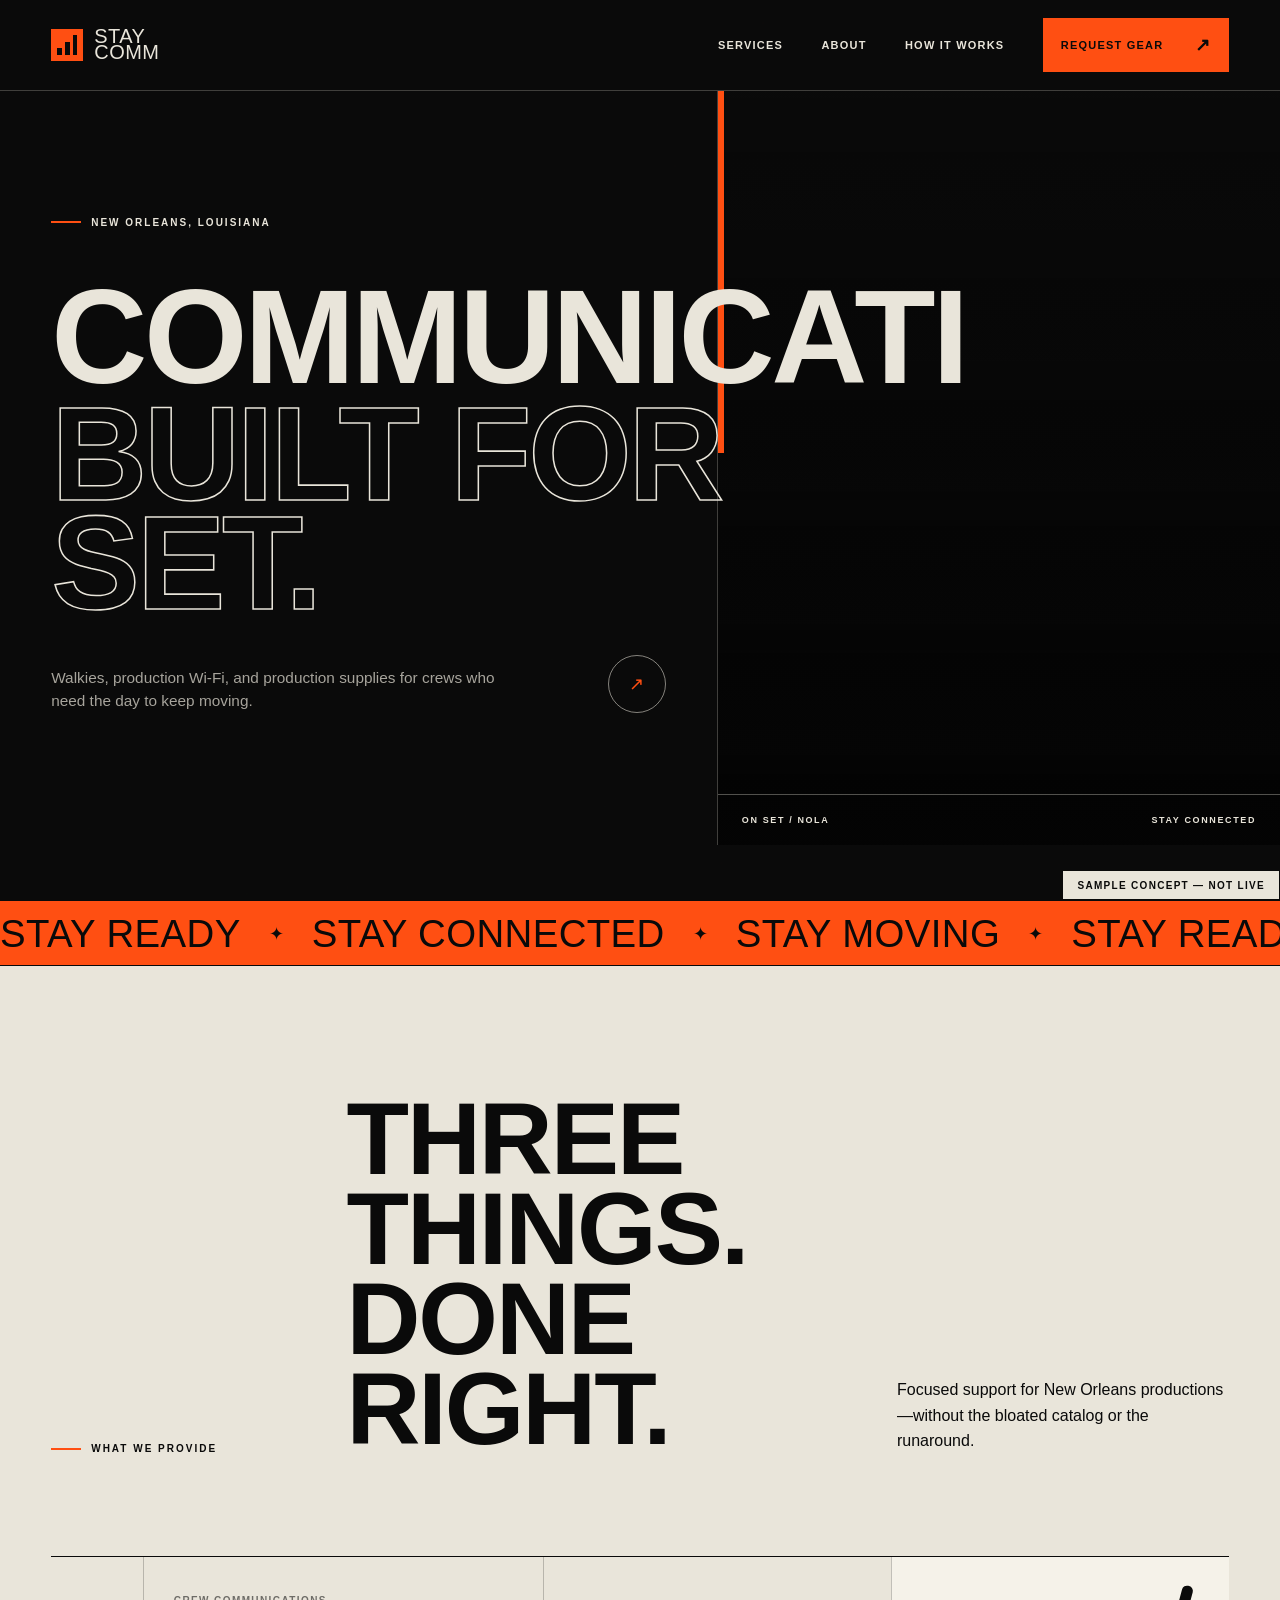
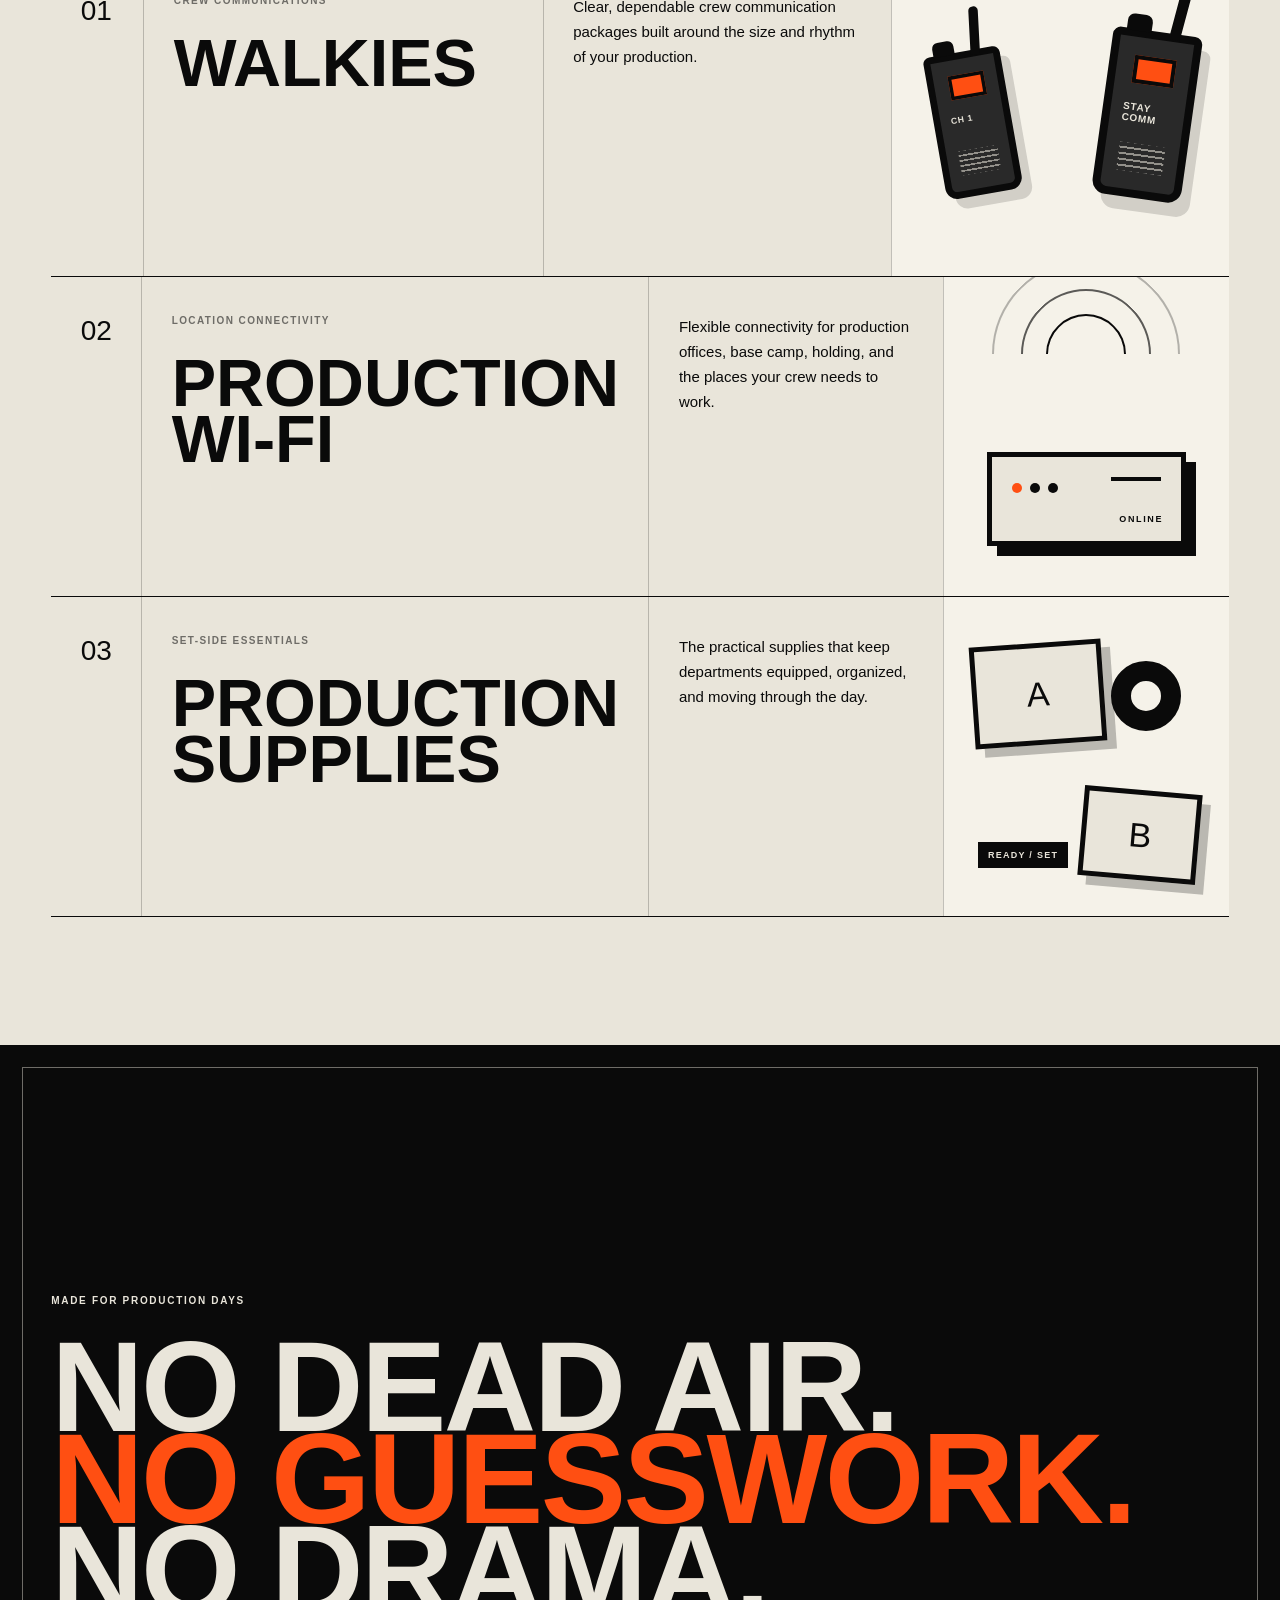
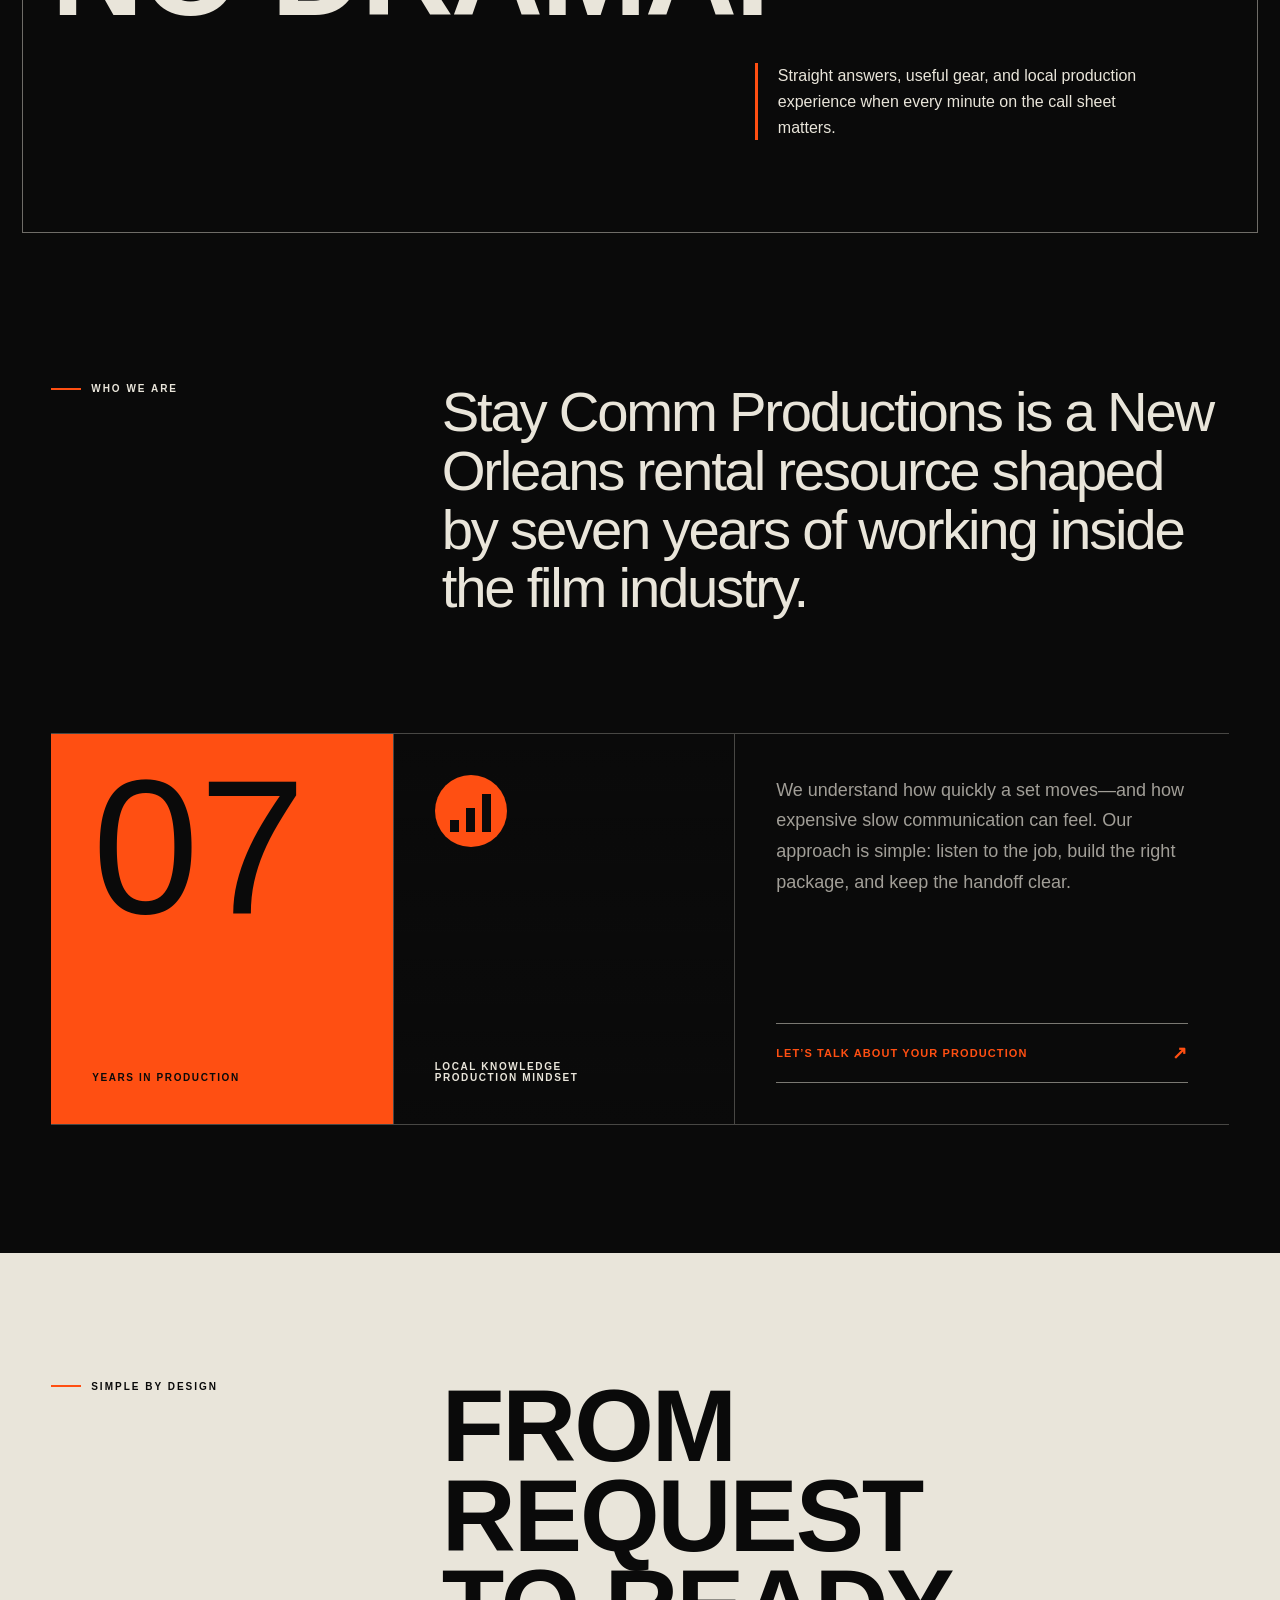
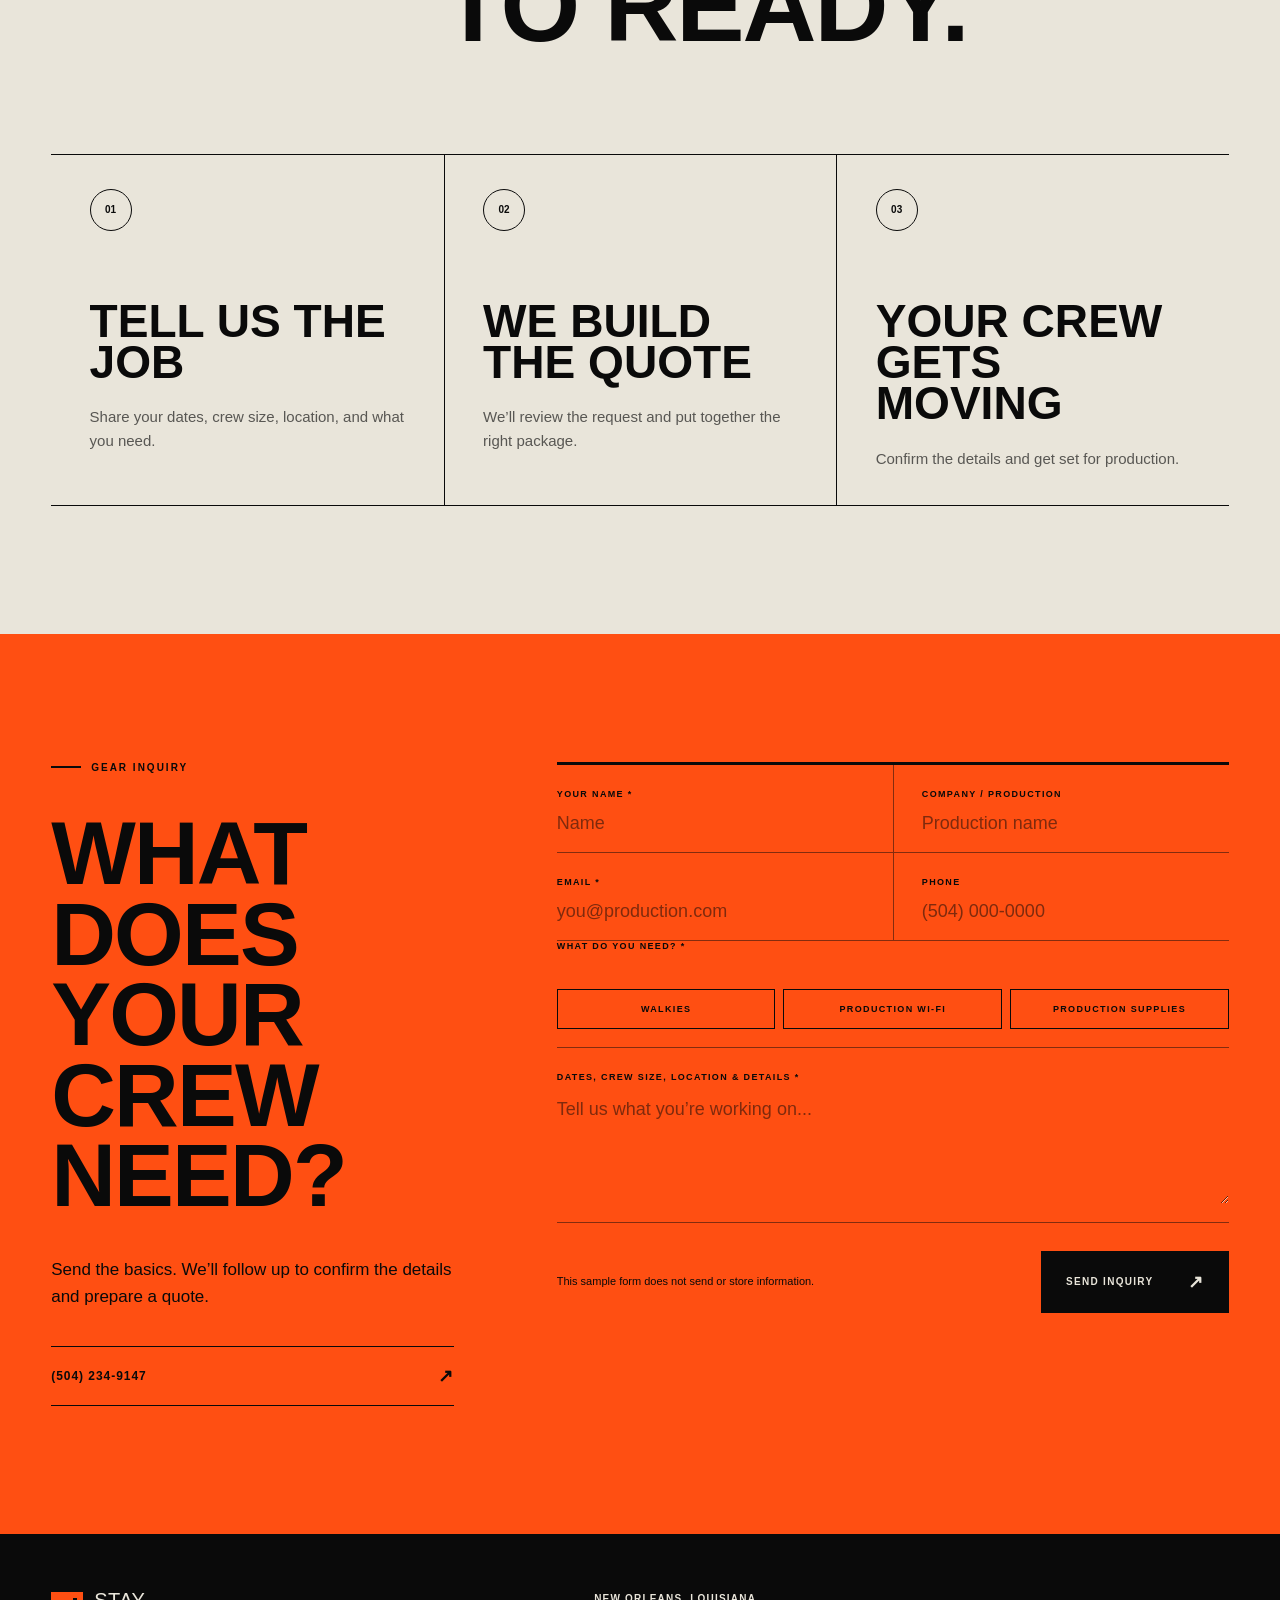
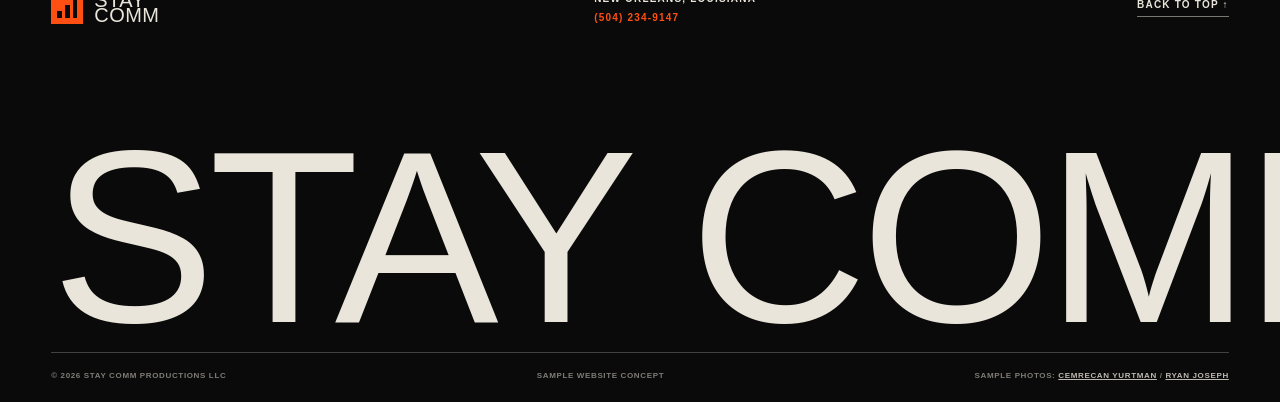
==== index.html @ 719daa0c "Publish client review build" ====
<!DOCTYPE html><html lang="en"><head><meta charSet="utf-8"/><meta name="viewport" content="width=device-width, initial-scale=1"/><link rel="stylesheet" href="./styles.css"/><title>Stay Comm Productions | New Orleans Production Rentals</title><meta name="description" content="Walkies, production Wi-Fi, and production supplies for New Orleans film crews."/><meta property="og:title" content="Stay Comm Productions"/><meta property="og:description" content="Communication built for set."/><meta property="og:type" content="website"/><meta property="og:image" content="https://tamir-ichikawa.github.io/stay-comm-review/og.png"/><meta name="twitter:card" content="summary_large_image"/><meta name="twitter:title" content="Stay Comm Productions"/><meta name="twitter:description" content="Communication built for set."/><meta name="twitter:image" content="https://tamir-ichikawa.github.io/stay-comm-review/og.png"/><link rel="shortcut icon" href="./favicon.svg"/><link rel="icon" href="./favicon.svg"/>
<meta name="robots" content="noindex,nofollow"/></head><body><main><div class="sample-flag">Sample concept — not live</div><section class="hero" id="top"><header class="site-header"><a class="brand" href="#top" aria-label="Stay Comm Productions home"><span class="brand-mark"><i></i><i></i><i></i></span><span>STAY<br/>COMM</span></a><button class="menu-button" type="button" aria-label="Toggle navigation" aria-expanded="false"><span></span><span></span></button><nav class="main-nav" aria-label="Main navigation"><a href="#services">Services</a><a href="#about">About</a><a href="#process">How it works</a><a class="nav-cta" href="#inquiry">Request gear <span aria-hidden="true">↗</span></a></nav></header><div class="hero-grid"><div class="hero-copy"><p class="eyebrow"><span></span> New Orleans, Louisiana</p><h1><span class="hero-line"><span>Communication.</span></span><span class="hero-line outline"><span>Built for set.</span></span></h1><div class="hero-bottom"><p>Walkies, production Wi-Fi, and production supplies for crews who need the day to keep moving.</p><a class="round-link" href="#inquiry" aria-label="Start a gear request"><span aria-hidden="true">↗</span></a></div></div><figure class="hero-image-wrap"><div class="hero-image" role="img" aria-label="Professional cameras on a film set"></div><figcaption><span>ON SET / NOLA</span><span>STAY CONNECTED</span></figcaption></figure></div><div class="hero-index" aria-label="Service summary"><span>01 Walkies</span><span>02 Wi-Fi</span><span>03 Supplies</span></div></section><div class="ticker" aria-hidden="true"><div><span>STAY READY</span><i>✦</i><span>STAY CONNECTED</span><i>✦</i><span>STAY MOVING</span><i>✦</i><span>STAY READY</span><i>✦</i><span>STAY CONNECTED</span><i>✦</i><span>STAY MOVING</span><i>✦</i></div></div><section class="services section-pad" id="services"><div class="section-intro"><p class="eyebrow dark"><span></span> What we provide</p><h2>Three things.<br/>Done right.</h2><p class="intro-copy">Focused support for New Orleans productions—without the bloated catalog or the runaround.</p></div><div class="service-list"><article class="service-row"><div class="service-number">01</div><div class="service-heading"><p>Crew communications</p><h3>Walkies</h3></div><p class="service-copy">Clear, dependable crew communication packages built around the size and rhythm of your production.</p><div class="service-art art-walkies"><div class="walkie-stage" aria-hidden="true"><span class="walkie walkie-back"><i></i><b>CH 1</b><em></em></span><span class="walkie walkie-front"><i></i><b>STAY<br/>COMM</b><em></em></span></div></div></article><article class="service-row"><div class="service-number">02</div><div class="service-heading"><p>Location connectivity</p><h3>Production Wi-Fi</h3></div><p class="service-copy">Flexible connectivity for production offices, base camp, holding, and the places your crew needs to work.</p><div class="service-art art-wifi"><div class="wifi-stage" aria-hidden="true"><span class="signal signal-one"></span><span class="signal signal-two"></span><span class="signal signal-three"></span><span class="router"><i></i><b>ONLINE</b><em></em></span></div></div></article><article class="service-row"><div class="service-number">03</div><div class="service-heading"><p>Set-side essentials</p><h3>Production Supplies</h3></div><p class="service-copy">The practical supplies that keep departments equipped, organized, and moving through the day.</p><div class="service-art art-supplies"><div class="supply-stage" aria-hidden="true"><span class="case case-one">A</span><span class="case case-two">B</span><span class="tape-roll"></span><span class="supply-label">READY / SET</span></div></div></article></div></section><section class="statement" aria-label="Our approach"><div class="statement-photo" role="img" aria-label="Film crew gathered around a camera on set"></div><div class="statement-shade"></div><p class="statement-label">Made for production days</p><h2>No dead air.<br/><span>No guesswork.</span><br/>No drama.</h2><p class="statement-copy">Straight answers, useful gear, and local production experience when every minute on the call sheet matters.</p></section><section class="about section-pad" id="about"><div class="about-top"><p class="eyebrow light"><span></span> Who we are</p><p class="about-lead">Stay Comm Productions is a New Orleans rental resource shaped by seven years of working inside the film industry.</p></div><div class="about-grid"><div class="about-card card-orange"><span>07</span><p>Years in production</p></div><div class="about-card card-photo"><div class="signal-badge"><i></i><i></i><i></i></div><p>LOCAL KNOWLEDGE<br/>PRODUCTION MINDSET</p></div><div class="about-copy"><p>We understand how quickly a set moves—and how expensive slow communication can feel. Our approach is simple: listen to the job, build the right package, and keep the handoff clear.</p><a href="#inquiry">Let’s talk about your production <span aria-hidden="true">↗</span></a></div></div></section><section class="process section-pad" id="process"><div class="process-head"><p class="eyebrow dark"><span></span> Simple by design</p><h2><span class="heading-line">From request</span><span class="heading-line">to ready.</span></h2></div><div class="steps"><article class="step"><span>01</span><h3>Tell us the job</h3><p>Share your dates, crew size, location, and what you need.</p></article><article class="step"><span>02</span><h3>We build the quote</h3><p>We’ll review the request and put together the right package.</p></article><article class="step"><span>03</span><h3>Your crew gets moving</h3><p>Confirm the details and get set for production.</p></article></div></section><section class="inquiry section-pad" id="inquiry"><div class="inquiry-heading"><p class="eyebrow light"><span></span> Gear inquiry</p><h2><span class="heading-line">What does</span><span class="heading-line">your crew</span><span class="heading-line">need?</span></h2><p>Send the basics. We’ll follow up to confirm the details and prepare a quote.</p><a href="tel:+15042349147">(504) 234-9147<!-- --> <span aria-hidden="true">↗</span></a></div><form class="inquiry-form"><div class="field-pair"><label><span>Your name *</span><input type="text" autoComplete="name" required="" placeholder="Name" name="name"/></label><label><span>Company / production</span><input type="text" autoComplete="organization" placeholder="Production name" name="company"/></label></div><div class="field-pair"><label><span>Email *</span><input type="email" autoComplete="email" required="" placeholder="you@production.com" name="email"/></label><label><span>Phone</span><input type="tel" autoComplete="tel" placeholder="(504) 000-0000" name="phone"/></label></div><fieldset><legend>What do you need? *</legend><div class="check-grid"><label><input type="checkbox" name="gear" value="walkies"/><span>Walkies</span></label><label><input type="checkbox" name="gear" value="wifi"/><span>Production Wi-Fi</span></label><label><input type="checkbox" name="gear" value="supplies"/><span>Production supplies</span></label></div></fieldset><label class="message-field"><span>Dates, crew size, location &amp; details *</span><textarea name="details" rows="4" required="" placeholder="Tell us what you’re working on..."></textarea></label><div class="submit-row"><p>This sample form does not send or store information.</p><button type="submit">Send inquiry <span aria-hidden="true">↗</span></button></div><p class="form-status" aria-live="polite"></p></form></section><footer class="site-footer"><div class="footer-top"><a class="brand footer-brand" href="#top"><span class="brand-mark"><i></i><i></i><i></i></span><span>STAY<br/>COMM</span></a><div><p>New Orleans, Louisiana</p><a href="tel:+15042349147">(504) 234-9147</a></div><a class="back-top" href="#top">Back to top ↑</a></div><p class="monumental">STAY COMM</p><div class="footer-bottom"><span>© <!-- -->2026<!-- --> Stay Comm Productions LLC</span><span>Sample website concept</span><span>Sample photos: <a href="https://unsplash.com/photos/professional-video-cameras-and-crew-working-on-a-studio-set-w9cXyqluI8g" target="_blank" rel="noreferrer">Cemrecan Yurtman</a> / <a href="https://unsplash.com/photos/film-crew-working-on-a-movie-scene-F4GPE0kIstE" target="_blank" rel="noreferrer">Ryan Joseph</a></span></div></footer></main><script src="./site.js"></script></body></html>
---- styles.css ----
:root {
  --ink: #0a0a0a;
  --bone: #e9e5da;
  --paper: #f5f2e9;
  --orange: #ff4f12;
  --line: rgba(10, 10, 10, 0.22);
  --font-display: Impact, Haettenschweiler, "Arial Narrow Bold", sans-serif;
  --font-body: "Helvetica Neue", Helvetica, Arial, sans-serif;
}

* {
  box-sizing: border-box;
}

html {
  scroll-behavior: smooth;
  background: var(--ink);
}

body {
  margin: 0;
  overflow-x: hidden;
  background: var(--ink);
  color: var(--ink);
  font-family: var(--font-body);
  font-size: 16px;
  -webkit-font-smoothing: antialiased;
}

body,
button,
input,
textarea {
  font-family: var(--font-body);
}

a {
  color: inherit;
  text-decoration: none;
}

button,
input,
textarea {
  border-radius: 0;
}

button,
a {
  -webkit-tap-highlight-color: transparent;
}

:focus-visible {
  outline: 3px solid var(--orange);
  outline-offset: 4px;
}

.sample-flag {
  position: fixed;
  right: 0;
  bottom: 0;
  z-index: 100;
  padding: 9px 14px 8px;
  background: var(--bone);
  border: 1px solid var(--ink);
  color: var(--ink);
  font-size: 10px;
  font-weight: 800;
  letter-spacing: 0.13em;
  text-transform: uppercase;
}

.hero {
  position: relative;
  min-height: 100svh;
  overflow: hidden;
  background: var(--ink);
  color: var(--bone);
}

.hero::after {
  content: "";
  position: absolute;
  inset: 0;
  pointer-events: none;
  opacity: 0.16;
  background-image: url("data:image/svg+xml,%3Csvg viewBox='0 0 180 180' xmlns='http://www.w3.org/2000/svg'%3E%3Cfilter id='n'%3E%3CfeTurbulence type='fractalNoise' baseFrequency='.85' numOctaves='3' stitchTiles='stitch'/%3E%3C/filter%3E%3Crect width='100%25' height='100%25' filter='url(%23n)' opacity='.19'/%3E%3C/svg%3E");
  mix-blend-mode: soft-light;
}

.site-header {
  position: relative;
  z-index: 20;
  display: flex;
  align-items: center;
  justify-content: space-between;
  min-height: 90px;
  padding: 18px clamp(22px, 4vw, 64px);
  border-bottom: 1px solid rgba(233, 229, 218, 0.24);
}

.brand {
  display: inline-flex;
  align-items: center;
  gap: 11px;
  font-family: var(--font-display);
  font-size: 20px;
  line-height: 0.78;
  letter-spacing: 0.025em;
}

.brand-mark {
  display: flex;
  align-items: flex-end;
  gap: 3px;
  width: 32px;
  height: 32px;
  padding: 6px;
  background: var(--orange);
}

.brand-mark i {
  display: block;
  width: 5px;
  background: var(--ink);
}

.brand-mark i:nth-child(1) { height: 7px; }
.brand-mark i:nth-child(2) { height: 13px; }
.brand-mark i:nth-child(3) { height: 20px; }

.main-nav {
  display: flex;
  align-items: center;
  gap: clamp(22px, 3vw, 48px);
  font-size: 11px;
  font-weight: 800;
  letter-spacing: 0.11em;
  text-transform: uppercase;
}

.main-nav > a:not(.nav-cta) {
  position: relative;
}

.main-nav > a:not(.nav-cta)::after {
  content: "";
  position: absolute;
  right: 0;
  bottom: -7px;
  left: 0;
  height: 2px;
  background: var(--orange);
  transform: scaleX(0);
  transform-origin: right;
  transition: transform 220ms ease;
}

.main-nav > a:hover::after {
  transform: scaleX(1);
  transform-origin: left;
}

.nav-cta {
  display: flex;
  align-items: center;
  justify-content: space-between;
  gap: 26px;
  min-width: 186px;
  padding: 16px 18px;
  background: var(--orange);
  color: var(--ink);
  transition: background 180ms ease, color 180ms ease;
}

.nav-cta:hover {
  background: var(--bone);
}

.nav-cta span,
.round-link span,
.inquiry-heading a span,
.about-copy a span {
  font-size: 18px;
}

.menu-button {
  display: none;
}

.hero-grid {
  position: relative;
  z-index: 2;
  display: grid;
  grid-template-columns: minmax(0, 1.12fr) minmax(340px, 0.88fr);
  min-height: calc(100svh - 146px);
}

.hero-copy {
  position: relative;
  z-index: 3;
  display: flex;
  flex-direction: column;
  justify-content: center;
  padding: 64px clamp(22px, 4vw, 64px) 70px;
}

.eyebrow {
  display: flex;
  align-items: center;
  gap: 10px;
  margin: 0;
  font-size: 10px;
  font-weight: 800;
  letter-spacing: 0.2em;
  text-transform: uppercase;
}

.eyebrow > span {
  width: 30px;
  height: 2px;
  background: var(--orange);
}

.eyebrow.dark { color: var(--ink); }
.eyebrow.light { color: var(--bone); }

.hero h1 {
  position: relative;
  z-index: 4;
  width: min(920px, 84vw);
  margin: clamp(34px, 6vh, 72px) 0 38px;
  font-family: var(--font-display);
  font-size: clamp(72px, 10.4vw, 178px);
  font-weight: 900;
  line-height: 0.82;
  letter-spacing: -0.025em;
  text-transform: uppercase;
}

.hero-line {
  display: block;
  overflow: hidden;
}

.hero-line + .hero-line {
  margin-top: 0.06em;
}

.hero-line > span {
  display: block;
  animation: line-in 900ms cubic-bezier(0.2, 0.75, 0.24, 1) both;
}

.hero-line:nth-child(2) > span {
  animation-delay: 120ms;
}

.hero-line.outline {
  color: transparent;
  -webkit-text-stroke: clamp(1px, 0.12vw, 2px) var(--bone);
}

@keyframes line-in {
  from { transform: translateY(110%); }
  to { transform: translateY(0); }
}

.hero-bottom {
  display: flex;
  align-items: flex-end;
  justify-content: space-between;
  gap: 30px;
  width: min(640px, 100%);
}

.hero-bottom p {
  max-width: 470px;
  margin: 0;
  color: rgba(233, 229, 218, 0.7);
  font-size: clamp(15px, 1.2vw, 18px);
  line-height: 1.55;
}

.round-link {
  display: grid;
  flex: 0 0 auto;
  width: 58px;
  height: 58px;
  place-items: center;
  border: 1px solid rgba(233, 229, 218, 0.55);
  border-radius: 50%;
  color: var(--orange);
  transition: transform 200ms ease, background 200ms ease;
}

.round-link:hover {
  transform: rotate(45deg);
  background: var(--bone);
}

.hero-image-wrap {
  position: relative;
  min-height: 560px;
  margin: 0;
  overflow: hidden;
  border-left: 1px solid rgba(233, 229, 218, 0.24);
  clip-path: inset(0 0 0 100%);
  animation: image-wipe 1.1s 160ms cubic-bezier(0.75, 0, 0.22, 1) forwards;
}

@keyframes image-wipe {
  to { clip-path: inset(0 0 0 0); }
}

.hero-image {
  position: absolute;
  inset: 0;
  background-image: linear-gradient(180deg, rgba(10, 10, 10, 0.05), rgba(10, 10, 10, 0.66)), url("./images/film-set-hero.jpg");
  background-position: 48% center;
  background-size: cover;
  filter: saturate(0.58) contrast(1.08);
  transform: scale(1.05);
  animation: image-settle 1.7s 160ms ease-out forwards;
}

@keyframes image-settle {
  to { transform: scale(1); }
}

.hero-image-wrap::after {
  content: "";
  position: absolute;
  top: 0;
  left: 0;
  width: 6px;
  height: 48%;
  background: var(--orange);
}

.hero-image-wrap figcaption {
  position: absolute;
  right: 0;
  bottom: 0;
  left: 0;
  display: flex;
  justify-content: space-between;
  padding: 20px 24px;
  border-top: 1px solid rgba(233, 229, 218, 0.35);
  color: var(--bone);
  font-size: 9px;
  font-weight: 800;
  letter-spacing: 0.18em;
}

.hero-index {
  position: absolute;
  right: 0;
  bottom: 0;
  left: 0;
  z-index: 3;
  display: none;
  grid-template-columns: repeat(3, 1fr);
  height: 56px;
  border-top: 1px solid rgba(233, 229, 218, 0.24);
  font-size: 10px;
  font-weight: 800;
  letter-spacing: 0.12em;
  text-transform: uppercase;
}

.hero-index span {
  display: flex;
  align-items: center;
  padding: 0 20px;
  border-right: 1px solid rgba(233, 229, 218, 0.24);
}

.ticker {
  overflow: hidden;
  background: var(--orange);
  border-top: 1px solid var(--ink);
  border-bottom: 1px solid var(--ink);
}

.ticker > div {
  display: flex;
  align-items: center;
  width: max-content;
  padding: 16px 0 13px;
  animation: ticker-roll 24s linear infinite;
}

.ticker span {
  font-family: var(--font-display);
  font-size: clamp(25px, 3vw, 46px);
  line-height: 0.9;
  letter-spacing: 0.01em;
}

.ticker i {
  padding: 0 28px;
  font-size: 18px;
  font-style: normal;
}

@keyframes ticker-roll {
  to { transform: translateX(-50%); }
}

.section-pad {
  padding: clamp(88px, 10vw, 160px) clamp(22px, 4vw, 64px);
}

.services,
.process {
  background: var(--bone);
}

.section-intro {
  display: grid;
  grid-template-columns: 0.5fr 1fr 0.65fr;
  gap: 40px;
  align-items: end;
  padding-bottom: clamp(62px, 8vw, 110px);
}

.section-intro h2,
.process-head h2,
.inquiry-heading h2 {
  margin: 0;
  font-family: var(--font-display);
  font-size: clamp(64px, 8vw, 132px);
  font-weight: 900;
  line-height: 0.88;
  letter-spacing: -0.02em;
  text-transform: uppercase;
}

.heading-line {
  display: block;
}

.intro-copy {
  max-width: 370px;
  margin: 0;
  font-size: 16px;
  line-height: 1.6;
}

.service-list {
  border-top: 1px solid var(--ink);
}

.service-row {
  position: relative;
  display: grid;
  grid-template-columns: 0.18fr 0.78fr 0.68fr 0.66fr;
  min-height: 320px;
  border-bottom: 1px solid var(--ink);
}

.service-row > * {
  padding: 38px clamp(16px, 2.3vw, 38px);
}

.service-row > * + * {
  border-left: 1px solid var(--line);
}

.service-number {
  font-family: var(--font-display);
  font-size: 28px;
}

.service-heading p {
  margin: 0 0 30px;
  color: rgba(10, 10, 10, 0.55);
  font-size: 10px;
  font-weight: 800;
  letter-spacing: 0.14em;
  text-transform: uppercase;
}

.service-heading h3 {
  margin: 0;
  font-family: var(--font-display);
  font-size: clamp(48px, 5.2vw, 86px);
  font-weight: 900;
  line-height: 0.84;
  text-transform: uppercase;
}

.service-copy {
  margin: 0;
  font-size: 15px;
  line-height: 1.65;
}

.service-art {
  position: relative;
  min-height: 280px;
  overflow: hidden;
  background: var(--paper);
  transition: background 240ms ease;
}

.service-row:hover .service-art {
  background: var(--orange);
}

.walkie-stage,
.wifi-stage,
.supply-stage {
  position: absolute;
  inset: 0;
}

.walkie {
  position: absolute;
  display: block;
  width: 90px;
  height: 168px;
  border: 8px solid var(--ink);
  border-radius: 8px 8px 14px 14px;
  background: #292929;
  box-shadow: 10px 13px 0 rgba(10, 10, 10, 0.15);
  transition: transform 300ms cubic-bezier(0.2, 0.8, 0.2, 1);
}

.walkie::before {
  content: "";
  position: absolute;
  top: -58px;
  left: 48px;
  width: 11px;
  height: 56px;
  border-radius: 5px 5px 0 0;
  background: var(--ink);
  transform: rotate(7deg);
  transform-origin: bottom;
}

.walkie::after {
  content: "";
  position: absolute;
  top: -23px;
  left: 5px;
  width: 25px;
  height: 17px;
  border-radius: 7px 7px 0 0;
  background: var(--ink);
}

.walkie i {
  position: absolute;
  top: 18px;
  left: 17px;
  width: 42px;
  height: 28px;
  background: var(--orange);
  border: 4px solid var(--ink);
}

.walkie b {
  position: absolute;
  top: 64px;
  left: 12px;
  color: var(--bone);
  font-size: 10px;
  line-height: 1.1;
  letter-spacing: 0.08em;
}

.walkie em {
  position: absolute;
  right: 14px;
  bottom: 18px;
  left: 14px;
  height: 28px;
  background: repeating-linear-gradient(0deg, transparent 0 4px, rgba(233,229,218,.55) 4px 6px);
}

.walkie-back {
  top: 82px;
  left: 36px;
  transform: rotate(-10deg) scale(0.86);
}

.walkie-front {
  top: 74px;
  right: 37px;
  transform: rotate(8deg);
}

.service-row:hover .walkie-back { transform: rotate(-16deg) translateX(-8px) scale(0.86); }
.service-row:hover .walkie-front { transform: rotate(14deg) translateX(8px); }

.signal {
  position: absolute;
  left: 50%;
  border: 2px solid var(--ink);
  border-bottom-color: transparent;
  border-left-color: transparent;
  border-radius: 50%;
  transform: translateX(-50%) rotate(-45deg);
}

.signal-one { top: 37px; width: 80px; height: 80px; }
.signal-two { top: 12px; width: 130px; height: 130px; opacity: 0.65; }
.signal-three { top: -17px; width: 188px; height: 188px; opacity: 0.28; }

.router {
  position: absolute;
  right: 15%;
  bottom: 50px;
  left: 15%;
  height: 94px;
  border: 5px solid var(--ink);
  background: var(--bone);
  box-shadow: 10px 10px 0 var(--ink);
  transition: transform 260ms ease;
}

.service-row:hover .router { transform: translateY(-7px); }

.router i {
  position: absolute;
  top: 26px;
  left: 20px;
  width: 10px;
  height: 10px;
  border-radius: 50%;
  background: var(--orange);
  box-shadow: 18px 0 0 var(--ink), 36px 0 0 var(--ink);
}

.router b {
  position: absolute;
  right: 18px;
  bottom: 17px;
  font-size: 9px;
  letter-spacing: 0.18em;
}

.router em {
  position: absolute;
  right: 20px;
  top: 20px;
  width: 50px;
  height: 4px;
  background: var(--ink);
}

.case {
  position: absolute;
  display: grid;
  place-items: center;
  border: 5px solid var(--ink);
  background: var(--bone);
  font-family: var(--font-display);
  font-size: 34px;
  box-shadow: 9px 9px 0 rgba(10,10,10,.25);
  transition: transform 260ms ease;
}

.case-one {
  top: 46px;
  left: 28px;
  width: 132px;
  height: 102px;
  transform: rotate(-4deg);
}

.case-two {
  right: 30px;
  bottom: 36px;
  width: 118px;
  height: 90px;
  transform: rotate(5deg);
}

.service-row:hover .case-one { transform: rotate(-8deg) translateY(-7px); }
.service-row:hover .case-two { transform: rotate(9deg) translateY(5px); }

.tape-roll {
  position: absolute;
  top: 64px;
  right: 48px;
  width: 70px;
  height: 70px;
  border: 20px solid var(--ink);
  border-radius: 50%;
}

.supply-label {
  position: absolute;
  bottom: 48px;
  left: 34px;
  padding: 8px 10px;
  background: var(--ink);
  color: var(--bone);
  font-size: 9px;
  font-weight: 800;
  letter-spacing: 0.14em;
}

.statement {
  position: relative;
  display: flex;
  min-height: min(900px, 90svh);
  flex-direction: column;
  justify-content: flex-end;
  overflow: hidden;
  padding: clamp(80px, 9vw, 140px) clamp(22px, 4vw, 64px);
  color: var(--bone);
}

.statement-photo,
.statement-shade {
  position: absolute;
  inset: 0;
}

.statement-photo {
  background-image: url("./images/film-set-blue.jpg");
  background-position: center;
  background-size: cover;
  filter: grayscale(1) contrast(1.15);
  transition: transform 900ms ease;
}

.statement:hover .statement-photo { transform: scale(1.025); }

.statement-shade {
  background: linear-gradient(90deg, rgba(10,10,10,.93) 0%, rgba(10,10,10,.52) 55%, rgba(10,10,10,.18) 100%), linear-gradient(0deg, rgba(10,10,10,.82), transparent 65%);
}

.statement::after {
  content: "";
  position: absolute;
  inset: 22px;
  border: 1px solid rgba(233,229,218,.45);
  pointer-events: none;
}

.statement-label,
.statement h2,
.statement-copy {
  position: relative;
  z-index: 2;
}

.statement-label {
  margin: 0 0 35px;
  font-size: 10px;
  font-weight: 800;
  letter-spacing: 0.17em;
  text-transform: uppercase;
}

.statement h2 {
  margin: 0;
  font-family: var(--font-display);
  font-size: clamp(72px, 10vw, 168px);
  font-weight: 900;
  line-height: 0.72;
  letter-spacing: -0.02em;
  text-transform: uppercase;
}

.statement h2 span {
  color: var(--orange);
}

.statement-copy {
  align-self: flex-end;
  max-width: 410px;
  margin: 46px 5vw 0 0;
  padding-left: 20px;
  border-left: 3px solid var(--orange);
  font-size: 16px;
  line-height: 1.6;
}

.about {
  background: var(--ink);
  color: var(--bone);
}

.about-top {
  display: grid;
  grid-template-columns: 0.42fr 1fr;
  gap: 60px;
  align-items: start;
  padding-bottom: clamp(70px, 9vw, 140px);
}

.about-lead {
  max-width: 1060px;
  margin: 0;
  font-size: clamp(33px, 4.4vw, 72px);
  font-weight: 500;
  line-height: 1.04;
  letter-spacing: -0.04em;
}

.about-grid {
  display: grid;
  grid-template-columns: 0.58fr 0.58fr 0.84fr;
  border-top: 1px solid rgba(233,229,218,.28);
  border-bottom: 1px solid rgba(233,229,218,.28);
}

.about-grid > * {
  min-height: 390px;
  padding: clamp(25px, 3.2vw, 48px);
}

.about-grid > * + * {
  border-left: 1px solid rgba(233,229,218,.28);
}

.about-card {
  display: flex;
  flex-direction: column;
  justify-content: space-between;
}

.card-orange {
  background: var(--orange);
  color: var(--ink);
}

.card-orange > span {
  font-family: var(--font-display);
  font-size: clamp(110px, 15vw, 240px);
  line-height: 0.75;
}

.about-card p {
  margin: 0;
  font-size: 10px;
  font-weight: 800;
  letter-spacing: .16em;
  text-transform: uppercase;
}

.card-photo {
  position: relative;
  overflow: hidden;
  background-image: linear-gradient(rgba(10,10,10,.15), rgba(10,10,10,.7)), url("./images/film-set-hero.jpg");
  background-position: 38% center;
  background-size: cover;
}

.signal-badge {
  display: flex;
  align-items: flex-end;
  gap: 7px;
  width: 72px;
  height: 72px;
  padding: 15px;
  border-radius: 50%;
  background: var(--orange);
}

.signal-badge i {
  width: 9px;
  background: var(--ink);
}

.signal-badge i:nth-child(1) { height: 12px; }
.signal-badge i:nth-child(2) { height: 24px; }
.signal-badge i:nth-child(3) { height: 38px; }

.about-copy {
  display: flex;
  flex-direction: column;
  justify-content: space-between;
}

.about-copy > p {
  margin: 0;
  color: rgba(233,229,218,.68);
  font-size: 18px;
  line-height: 1.7;
}

.about-copy a {
  display: flex;
  align-items: center;
  justify-content: space-between;
  padding: 18px 0;
  border-top: 1px solid rgba(233,229,218,.5);
  border-bottom: 1px solid rgba(233,229,218,.5);
  color: var(--orange);
  font-size: 11px;
  font-weight: 800;
  letter-spacing: .1em;
  text-transform: uppercase;
}

.process-head {
  display: grid;
  grid-template-columns: 0.42fr 1fr;
  gap: 60px;
  align-items: start;
  padding-bottom: clamp(65px, 8vw, 110px);
}

.steps {
  display: grid;
  grid-template-columns: repeat(3, 1fr);
  border-top: 1px solid var(--ink);
  border-bottom: 1px solid var(--ink);
}

.step {
  position: relative;
  min-height: 330px;
  padding: 34px clamp(22px, 3vw, 46px);
}

.step + .step { border-left: 1px solid var(--ink); }

.step > span {
  display: inline-grid;
  width: 42px;
  height: 42px;
  place-items: center;
  border: 1px solid var(--ink);
  border-radius: 50%;
  font-size: 10px;
  font-weight: 800;
}

.step h3 {
  margin: 70px 0 22px;
  font-family: var(--font-display);
  font-size: clamp(36px, 3.6vw, 60px);
  font-weight: 900;
  line-height: .9;
  text-transform: uppercase;
}

.step p {
  max-width: 340px;
  margin: 0;
  color: rgba(10,10,10,.65);
  font-size: 15px;
  line-height: 1.6;
}

.inquiry {
  display: grid;
  grid-template-columns: minmax(280px, .75fr) minmax(500px, 1.25fr);
  gap: clamp(55px, 8vw, 150px);
  background: var(--orange);
  color: var(--ink);
}

.inquiry-heading {
  align-self: start;
}

.inquiry-heading .eyebrow.light { color: var(--ink); }
.inquiry-heading .eyebrow > span { background: var(--ink); }

.inquiry-heading h2 {
  margin: 40px 0;
  font-size: clamp(62px, 7vw, 118px);
  line-height: 0.9;
}

.inquiry-heading > p:not(.eyebrow) {
  max-width: 420px;
  margin: 0 0 36px;
  font-size: 17px;
  line-height: 1.6;
}

.inquiry-heading > a {
  display: flex;
  width: min(100%, 420px);
  align-items: center;
  justify-content: space-between;
  padding: 18px 0;
  border-top: 1px solid var(--ink);
  border-bottom: 1px solid var(--ink);
  font-size: 12px;
  font-weight: 800;
  letter-spacing: .08em;
}

.inquiry-form {
  align-self: start;
  border-top: 3px solid var(--ink);
}

.field-pair {
  display: grid;
  grid-template-columns: 1fr 1fr;
}

.field-pair > label + label {
  border-left: 1px solid rgba(10,10,10,.5);
}

.inquiry-form label,
.inquiry-form fieldset {
  display: block;
  min-width: 0;
  margin: 0;
  padding: 24px 0 18px;
  border: 0;
  border-bottom: 1px solid rgba(10,10,10,.5);
}

.field-pair label:first-child { padding-right: 28px; }
.field-pair label:last-child { padding-left: 28px; }

.inquiry-form label > span,
.inquiry-form legend {
  display: block;
  margin: 0 0 14px;
  padding: 0;
  font-size: 9px;
  font-weight: 900;
  letter-spacing: .15em;
  text-transform: uppercase;
}

.inquiry-form input[type="text"],
.inquiry-form input[type="email"],
.inquiry-form input[type="tel"],
.inquiry-form textarea {
  display: block;
  width: 100%;
  padding: 0;
  border: 0;
  outline: 0;
  background: transparent;
  color: var(--ink);
  font-size: 18px;
}

.inquiry-form input::placeholder,
.inquiry-form textarea::placeholder {
  color: rgba(10,10,10,.52);
}

.inquiry-form textarea {
  resize: vertical;
  line-height: 1.5;
}

.check-grid {
  display: grid;
  grid-template-columns: repeat(3, 1fr);
  gap: 8px;
}

.check-grid label {
  display: flex;
  align-items: center;
  padding: 0;
  border: 1px solid var(--ink);
  cursor: pointer;
}

.check-grid label + label { border-left: 1px solid var(--ink); }

.check-grid input {
  position: absolute;
  opacity: 0;
}

.check-grid label span {
  width: 100%;
  margin: 0;
  padding: 14px 12px;
  text-align: center;
  transition: background 180ms ease, color 180ms ease;
}

.check-grid input:checked + span {
  background: var(--ink);
  color: var(--orange);
}

.check-grid input:focus-visible + span {
  outline: 3px solid var(--paper);
  outline-offset: 2px;
}

.submit-row {
  display: flex;
  align-items: center;
  justify-content: space-between;
  gap: 24px;
  padding-top: 28px;
}

.submit-row p {
  max-width: 260px;
  margin: 0;
  font-size: 11px;
  line-height: 1.45;
}

.submit-row button {
  display: flex;
  align-items: center;
  gap: 34px;
  padding: 19px 24px;
  border: 1px solid var(--ink);
  background: var(--ink);
  color: var(--bone);
  font-size: 10px;
  font-weight: 900;
  letter-spacing: .13em;
  text-transform: uppercase;
  cursor: pointer;
  transition: background 180ms ease, color 180ms ease;
}

.submit-row button:hover {
  background: var(--bone);
  color: var(--ink);
}

.submit-row button span { font-size: 18px; }

.form-status {
  min-height: 18px;
  margin: 16px 0 0;
  font-size: 11px;
  font-weight: 800;
  letter-spacing: .06em;
  text-transform: uppercase;
}

.site-footer {
  overflow: hidden;
  padding: 56px clamp(22px, 4vw, 64px) 22px;
  background: var(--ink);
  color: var(--bone);
}

.footer-top {
  display: grid;
  grid-template-columns: 1fr 1fr auto;
  gap: 30px;
  align-items: center;
}

.footer-top > div p,
.footer-top > div a {
  margin: 0;
  font-size: 10px;
  font-weight: 800;
  line-height: 1.7;
  letter-spacing: .12em;
  text-transform: uppercase;
}

.footer-top > div a { color: var(--orange); }

.back-top {
  padding-bottom: 6px;
  border-bottom: 1px solid rgba(233,229,218,.5);
  font-size: 10px;
  font-weight: 800;
  letter-spacing: .12em;
  text-transform: uppercase;
}

.monumental {
  margin: clamp(75px, 10vw, 140px) 0 30px;
  font-family: var(--font-display);
  font-size: clamp(94px, 19.2vw, 350px);
  line-height: .68;
  letter-spacing: -.025em;
  white-space: nowrap;
}

.footer-bottom {
  display: flex;
  align-items: center;
  justify-content: space-between;
  gap: 20px;
  padding-top: 18px;
  border-top: 1px solid rgba(233,229,218,.25);
  color: rgba(233,229,218,.52);
  font-size: 8px;
  font-weight: 700;
  letter-spacing: .08em;
  text-transform: uppercase;
}

.footer-bottom a { color: rgba(233,229,218,.8); text-decoration: underline; }

@media (max-width: 1050px) {
  .hero-grid { grid-template-columns: 1fr 0.72fr; }
  .hero h1 { font-size: clamp(68px, 11vw, 126px); }
  .section-intro { grid-template-columns: .38fr 1fr; }
  .section-intro .intro-copy { grid-column: 2; }
  .service-row { grid-template-columns: .16fr .84fr .7fr; }
  .service-art { grid-column: 2 / -1; border-top: 1px solid var(--line); }
  .service-row > .service-art { border-left: 1px solid var(--line); }
  .inquiry { grid-template-columns: .75fr 1.25fr; gap: 55px; }
  .about-grid { grid-template-columns: 1fr 1fr; }
  .about-copy { grid-column: 1 / -1; min-height: 280px; border-top: 1px solid rgba(233,229,218,.28); border-left: 0 !important; }
}

@media (max-width: 760px) {
  .sample-flag { font-size: 8px; }
  .site-header { min-height: 74px; padding: 14px 18px; }
  .brand { font-size: 17px; }
  .brand-mark { width: 29px; height: 29px; }
  .menu-button {
    position: relative;
    z-index: 30;
    display: grid;
    width: 44px;
    height: 44px;
    place-content: center;
    gap: 7px;
    border: 1px solid rgba(233,229,218,.4);
    background: var(--ink);
  }
  .menu-button span { display: block; width: 21px; height: 2px; background: var(--bone); }
  .main-nav {
    position: absolute;
    top: 74px;
    right: 0;
    left: 0;
    display: none;
    align-items: stretch;
    gap: 0;
    padding: 20px;
    border-bottom: 1px solid rgba(233,229,218,.3);
    background: var(--ink);
  }
  .main-nav.is-open { display: flex; flex-direction: column; }
  .main-nav a { padding: 17px 0; border-bottom: 1px solid rgba(233,229,218,.2); }
  .main-nav .nav-cta { margin-top: 12px; padding: 16px; }
  .hero { min-height: auto; }
  .hero-grid { display: flex; min-height: auto; flex-direction: column; }
  .hero-copy { min-height: 560px; padding: 70px 18px 52px; }
  .hero h1 { width: 100%; margin: 44px 0 40px; font-size: clamp(58px, 18.5vw, 86px); line-height: .86; }
  .hero-bottom { align-items: center; }
  .hero-bottom p { max-width: 280px; font-size: 14px; }
  .round-link { width: 50px; height: 50px; }
  .hero-image-wrap { min-height: 66svh; border-top: 1px solid rgba(233,229,218,.24); border-left: 0; }
  .hero-image { background-position: 42% center; }
  .ticker > div { padding: 13px 0 11px; }
  .ticker i { padding: 0 18px; }
  .section-pad { padding: 88px 18px; }
  .section-intro { display: block; padding-bottom: 58px; }
  .section-intro h2 { margin: 38px 0 28px; font-size: clamp(60px, 18vw, 84px); }
  .intro-copy { font-size: 15px; }
  .service-row { display: grid; grid-template-columns: 54px 1fr; min-height: 0; }
  .service-row > * { padding: 24px 16px; }
  .service-number { font-size: 23px; }
  .service-heading h3 { font-size: clamp(48px, 15vw, 68px); }
  .service-copy { grid-column: 1 / -1; padding-top: 25px; padding-bottom: 25px; border-top: 1px solid var(--line); border-left: 0 !important; }
  .service-art { grid-column: 1 / -1; min-height: 270px; border-left: 0 !important; }
  .statement { min-height: 760px; padding: 80px 32px; }
  .statement::after { inset: 12px; }
  .statement h2 { font-size: clamp(64px, 19vw, 92px); line-height: .76; }
  .statement-copy { align-self: flex-start; margin: 40px 0 0; font-size: 14px; }
  .statement-shade { background: linear-gradient(0deg, rgba(10,10,10,.94), rgba(10,10,10,.25)); }
  .about-top { display: block; padding-bottom: 62px; }
  .about-lead { margin-top: 34px; font-size: 33px; }
  .about-grid { display: block; }
  .about-grid > * { min-height: 330px; border-left: 0 !important; border-bottom: 1px solid rgba(233,229,218,.28); }
  .about-copy { min-height: 300px; }
  .process-head { display: block; padding-bottom: 56px; }
  .process-head h2 { margin-top: 36px; font-size: clamp(58px, 17vw, 82px); line-height: .92; }
  .steps { display: block; }
  .step { min-height: 280px; }
  .step + .step { border-top: 1px solid var(--ink); border-left: 0; }
  .step h3 { margin-top: 54px; }
  .inquiry { display: block; }
  .inquiry-heading h2 { font-size: clamp(56px, 16.5vw, 80px); line-height: .92; }
  .inquiry-form { margin-top: 70px; }
  .field-pair { display: block; }
  .field-pair > label { padding-right: 0 !important; padding-left: 0 !important; border-left: 0 !important; }
  .check-grid { grid-template-columns: 1fr; }
  .check-grid label + label { border-left: 1px solid var(--ink); }
  .submit-row { align-items: flex-start; flex-direction: column; }
  .submit-row button { width: 100%; justify-content: space-between; }
  .footer-top { grid-template-columns: 1fr auto; }
  .footer-top > div { display: none; }
  .monumental { margin-top: 80px; font-size: 29vw; white-space: normal; }
  .footer-bottom { align-items: flex-start; flex-direction: column; }
}

@media (prefers-reduced-motion: reduce) {
  html { scroll-behavior: auto; }
  *, *::before, *::after {
    animation-duration: .01ms !important;
    animation-iteration-count: 1 !important;
    transition-duration: .01ms !important;
  }
}
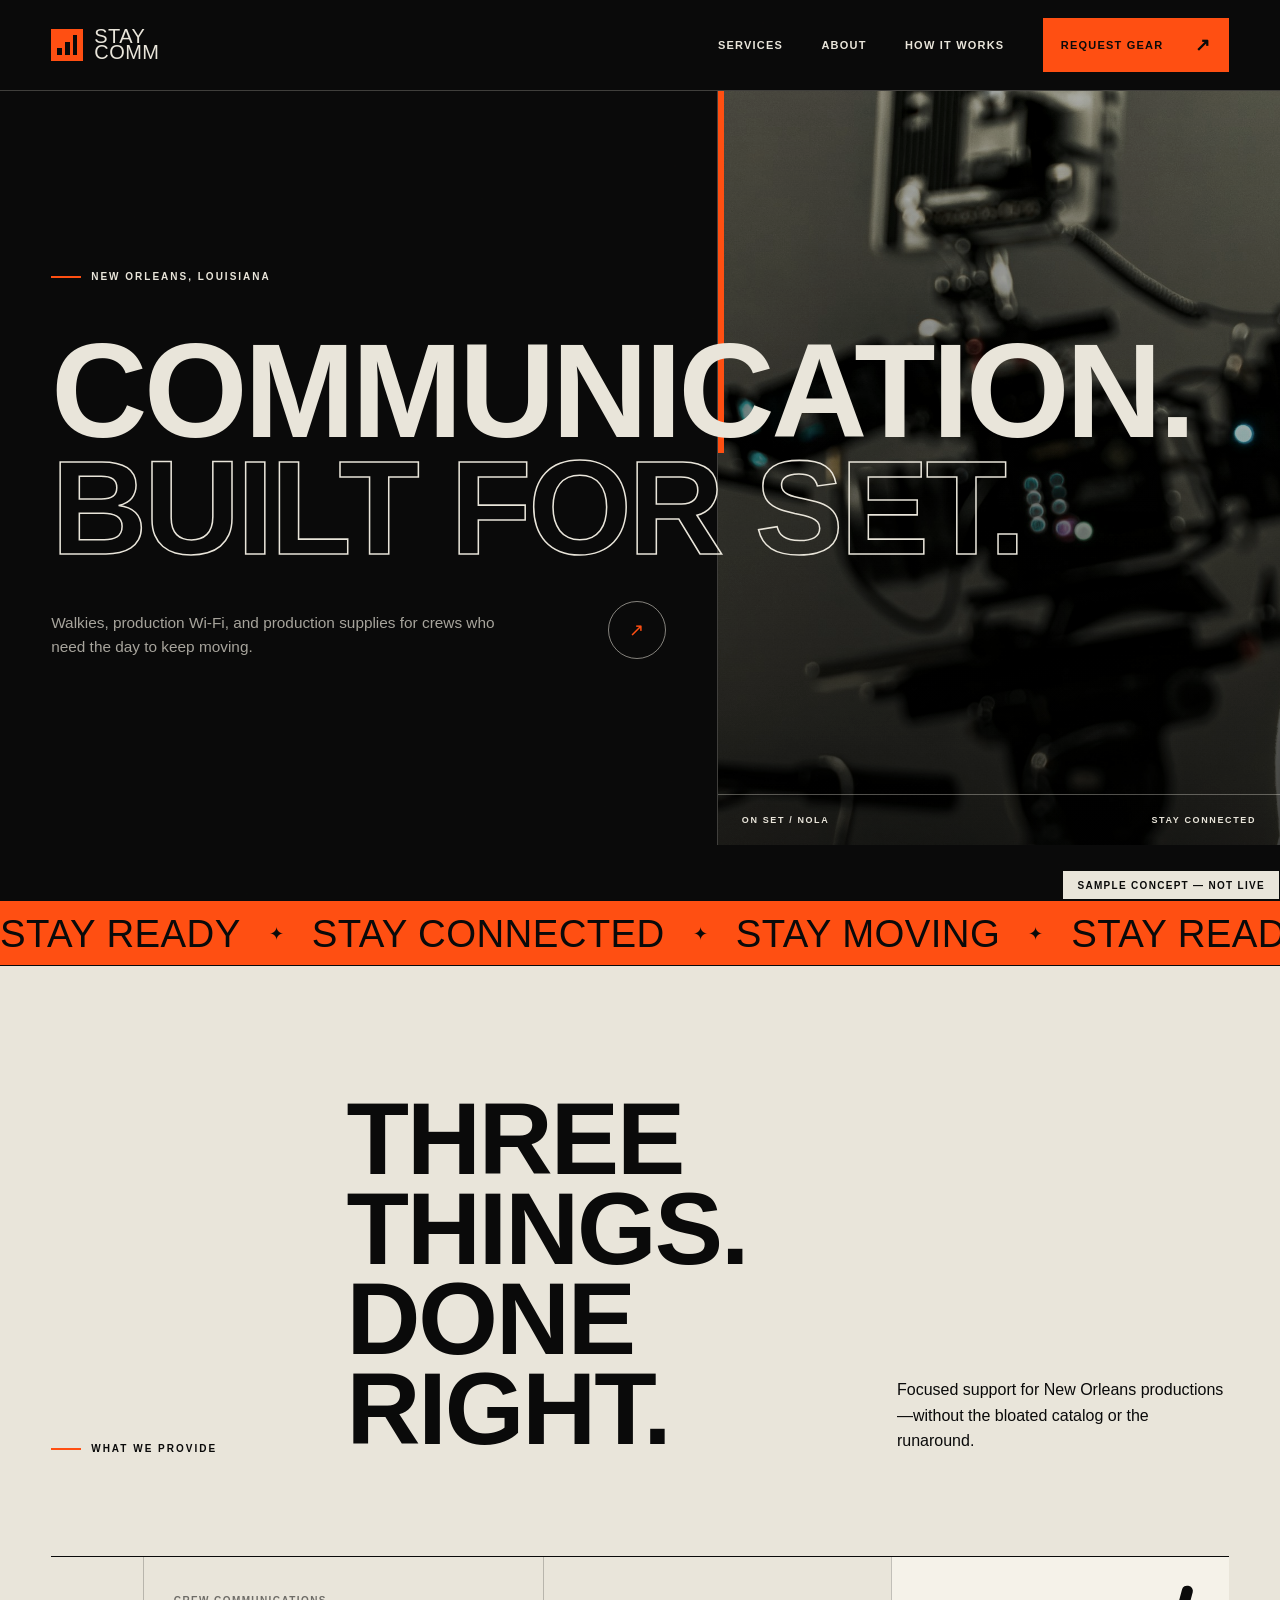
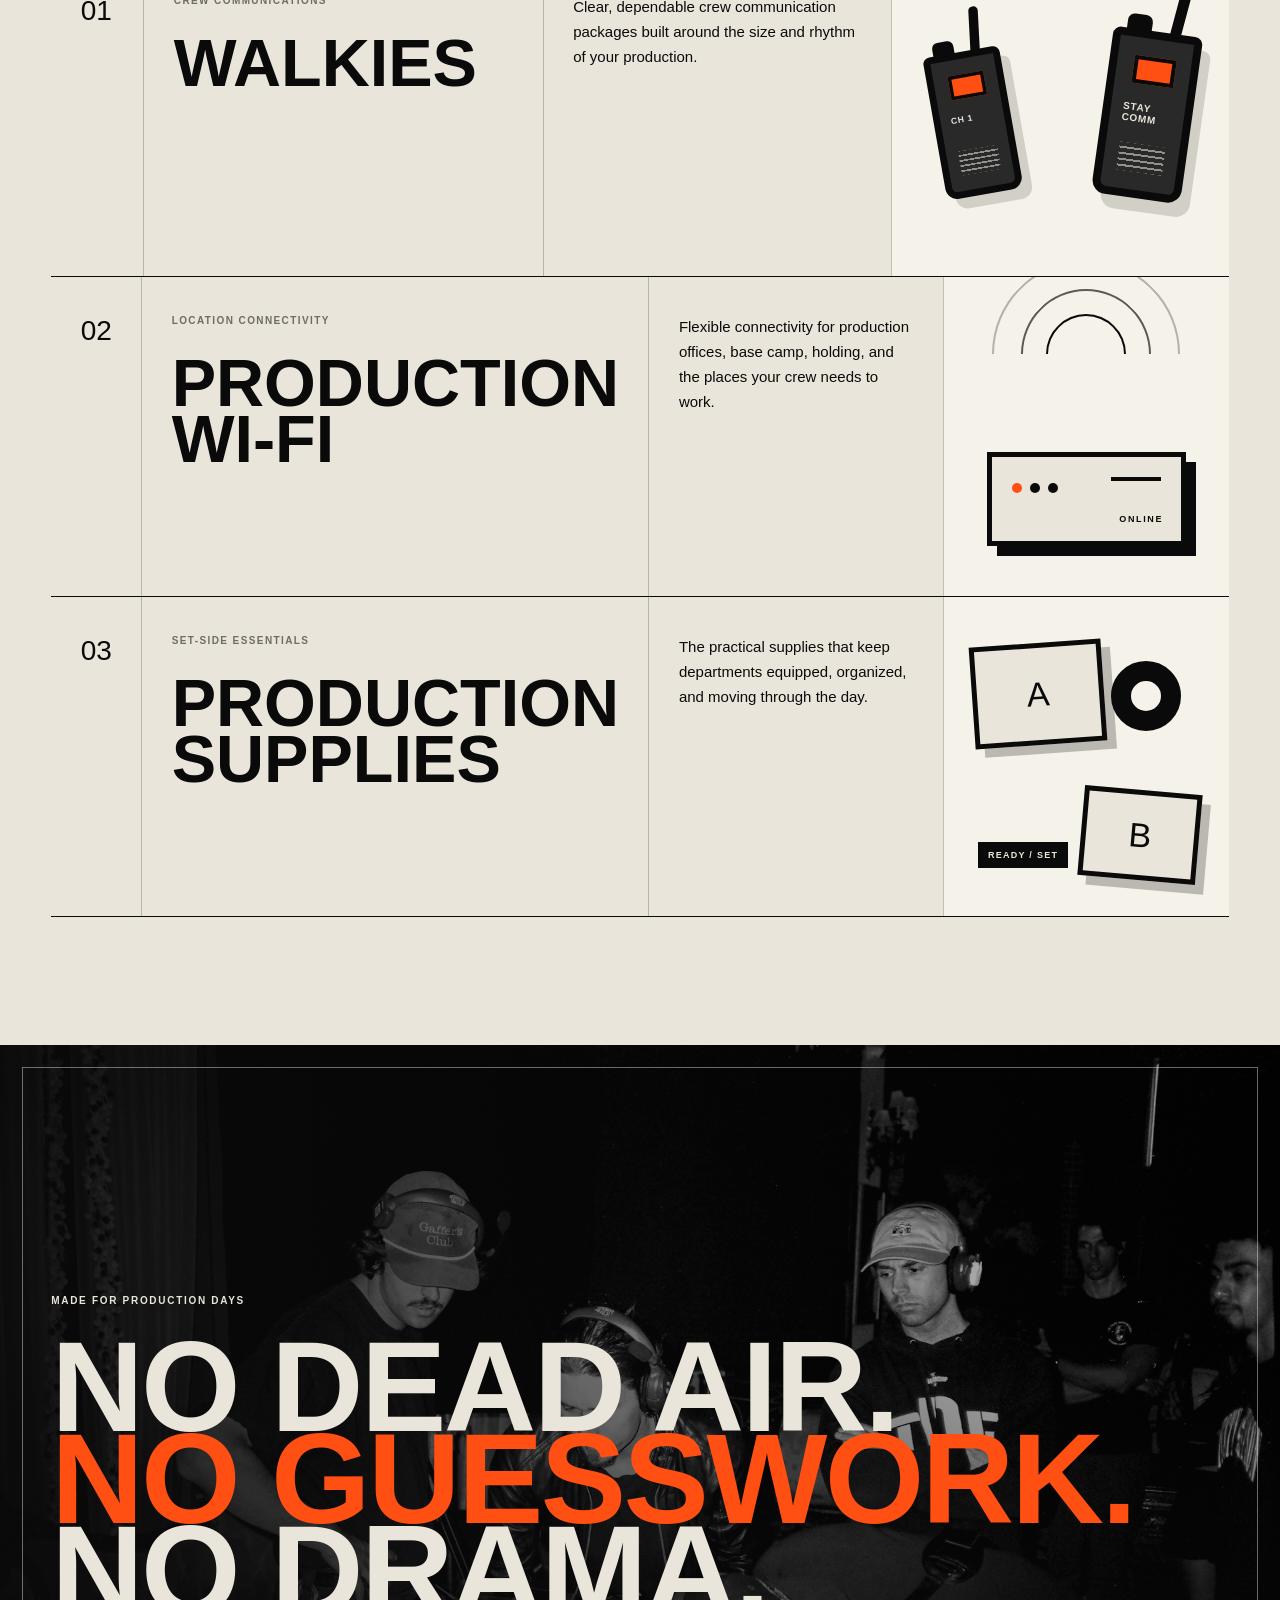
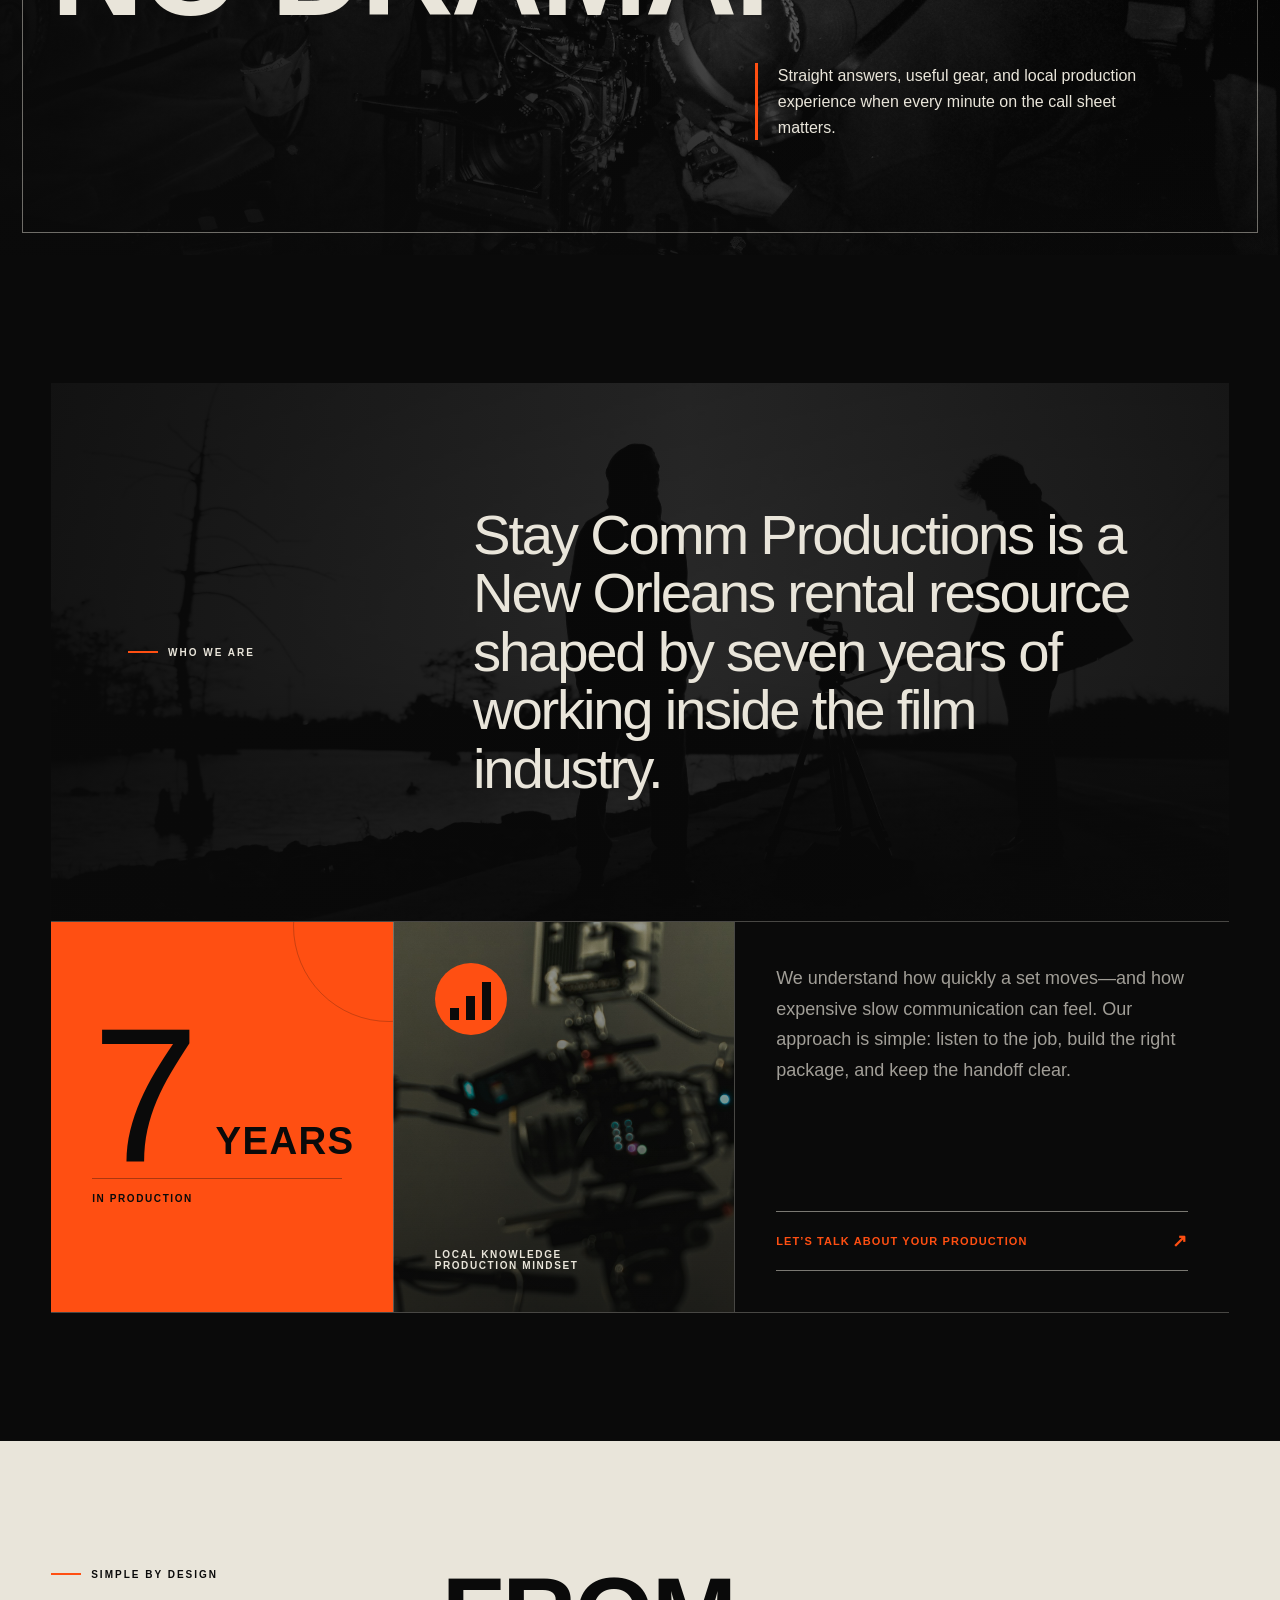
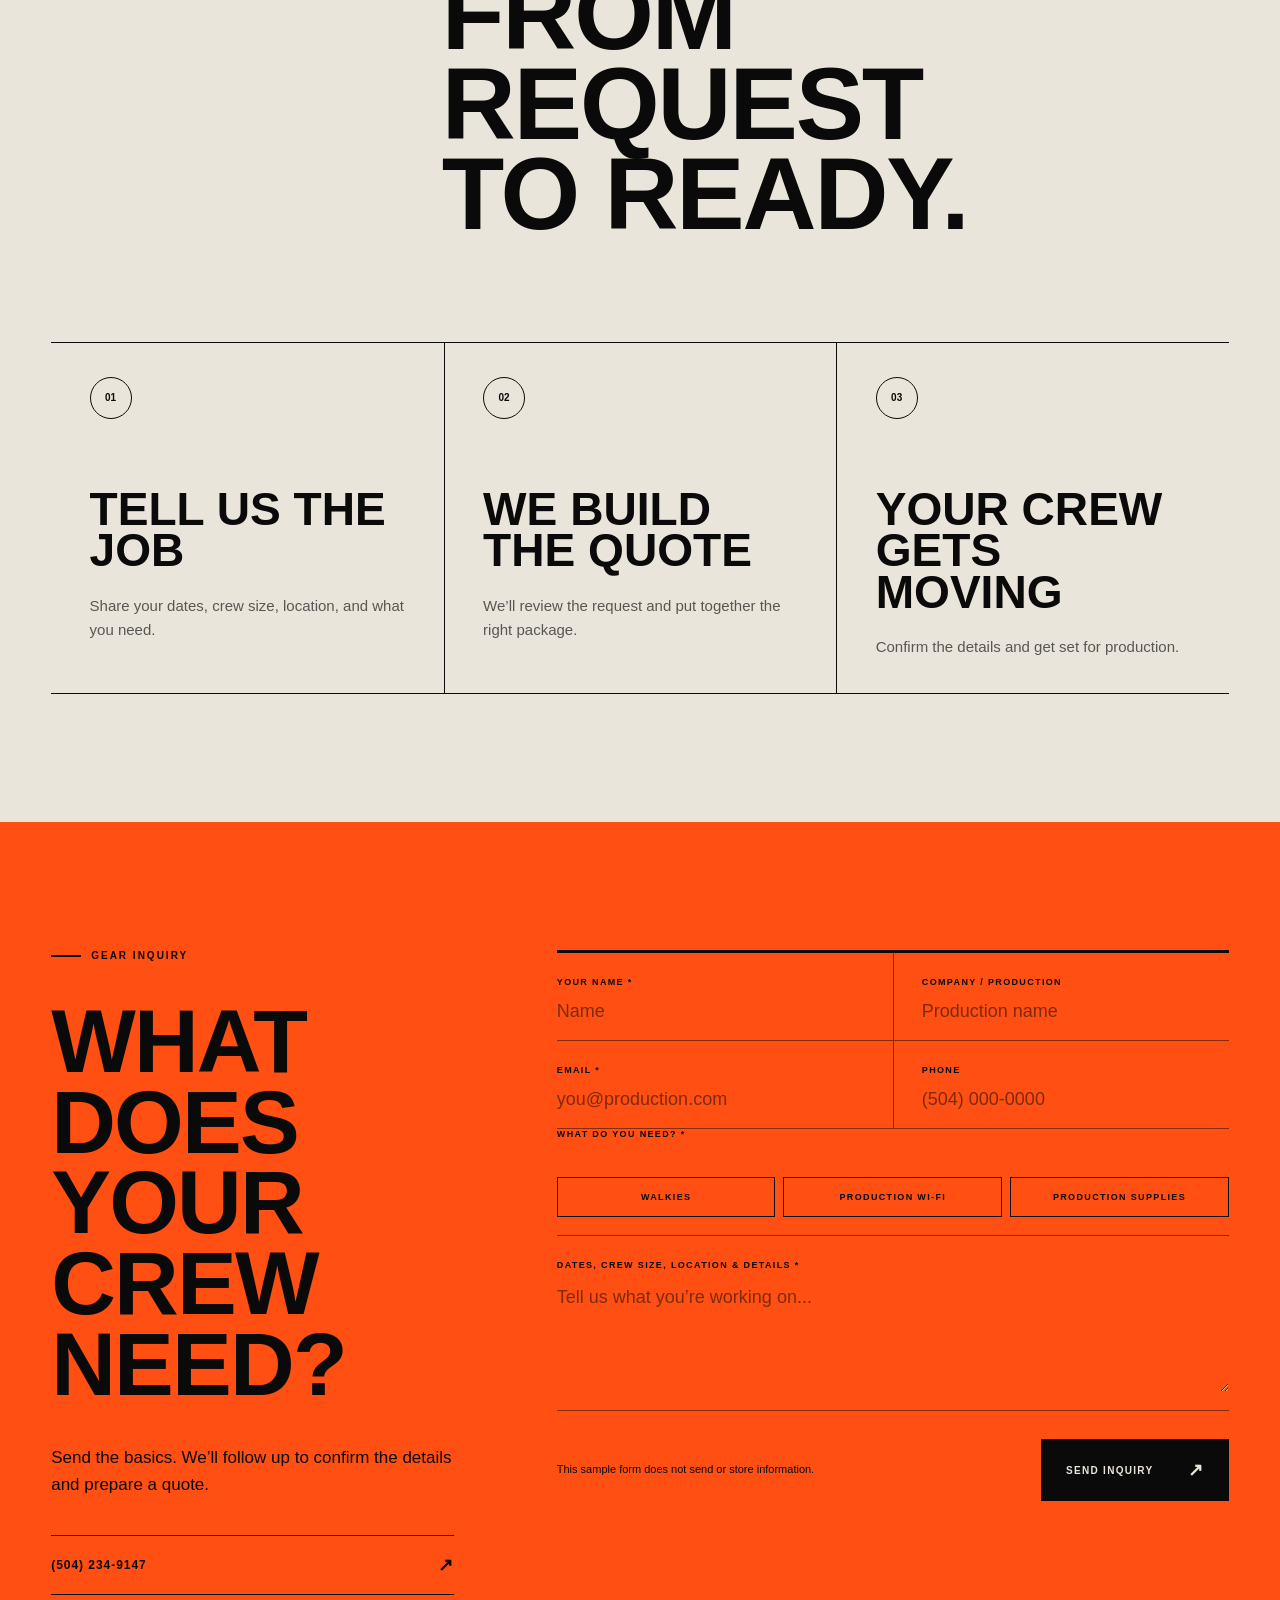
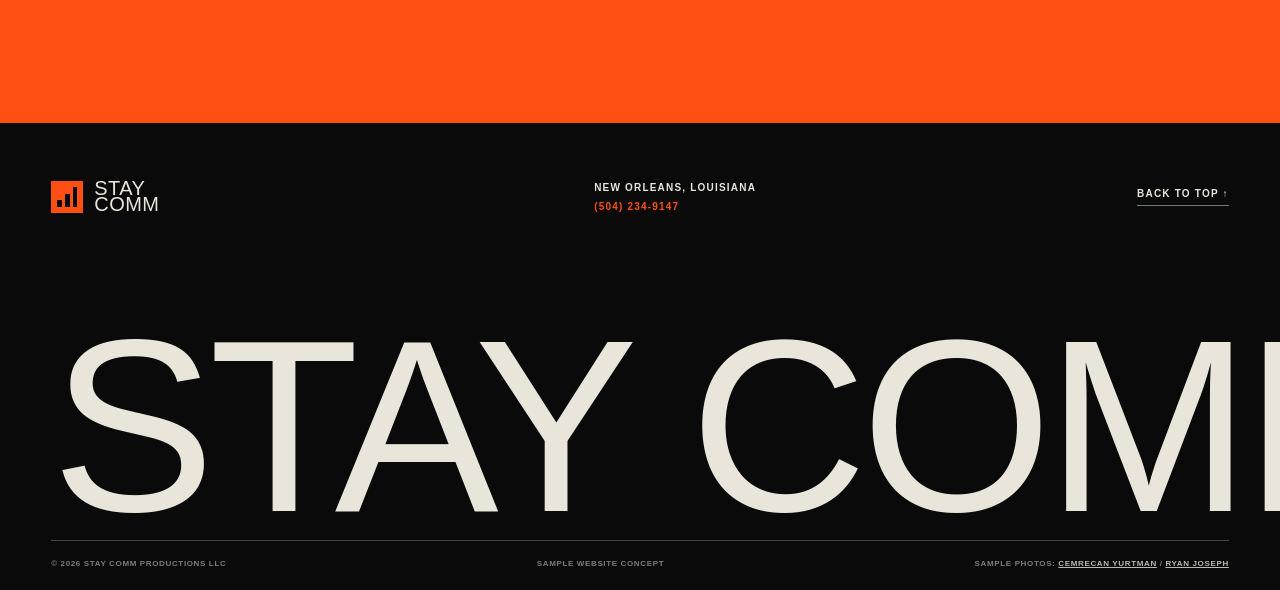
==== commit 853da62c: "Update About layout and interactions" ====
--- a/index.html
+++ b/index.html
@@ -1,2 +1,2 @@
 <!DOCTYPE html><html lang="en"><head><meta charSet="utf-8"/><meta name="viewport" content="width=device-width, initial-scale=1"/><link rel="stylesheet" href="./styles.css"/><title>Stay Comm Productions | New Orleans Production Rentals</title><meta name="description" content="Walkies, production Wi-Fi, and production supplies for New Orleans film crews."/><meta property="og:title" content="Stay Comm Productions"/><meta property="og:description" content="Communication built for set."/><meta property="og:type" content="website"/><meta property="og:image" content="https://tamir-ichikawa.github.io/stay-comm-review/og.png"/><meta name="twitter:card" content="summary_large_image"/><meta name="twitter:title" content="Stay Comm Productions"/><meta name="twitter:description" content="Communication built for set."/><meta name="twitter:image" content="https://tamir-ichikawa.github.io/stay-comm-review/og.png"/><link rel="shortcut icon" href="./favicon.svg"/><link rel="icon" href="./favicon.svg"/>
-<meta name="robots" content="noindex,nofollow"/></head><body><main><div class="sample-flag">Sample concept — not live</div><section class="hero" id="top"><header class="site-header"><a class="brand" href="#top" aria-label="Stay Comm Productions home"><span class="brand-mark"><i></i><i></i><i></i></span><span>STAY<br/>COMM</span></a><button class="menu-button" type="button" aria-label="Toggle navigation" aria-expanded="false"><span></span><span></span></button><nav class="main-nav" aria-label="Main navigation"><a href="#services">Services</a><a href="#about">About</a><a href="#process">How it works</a><a class="nav-cta" href="#inquiry">Request gear <span aria-hidden="true">↗</span></a></nav></header><div class="hero-grid"><div class="hero-copy"><p class="eyebrow"><span></span> New Orleans, Louisiana</p><h1><span class="hero-line"><span>Communication.</span></span><span class="hero-line outline"><span>Built for set.</span></span></h1><div class="hero-bottom"><p>Walkies, production Wi-Fi, and production supplies for crews who need the day to keep moving.</p><a class="round-link" href="#inquiry" aria-label="Start a gear request"><span aria-hidden="true">↗</span></a></div></div><figure class="hero-image-wrap"><div class="hero-image" role="img" aria-label="Professional cameras on a film set"></div><figcaption><span>ON SET / NOLA</span><span>STAY CONNECTED</span></figcaption></figure></div><div class="hero-index" aria-label="Service summary"><span>01 Walkies</span><span>02 Wi-Fi</span><span>03 Supplies</span></div></section><div class="ticker" aria-hidden="true"><div><span>STAY READY</span><i>✦</i><span>STAY CONNECTED</span><i>✦</i><span>STAY MOVING</span><i>✦</i><span>STAY READY</span><i>✦</i><span>STAY CONNECTED</span><i>✦</i><span>STAY MOVING</span><i>✦</i></div></div><section class="services section-pad" id="services"><div class="section-intro"><p class="eyebrow dark"><span></span> What we provide</p><h2>Three things.<br/>Done right.</h2><p class="intro-copy">Focused support for New Orleans productions—without the bloated catalog or the runaround.</p></div><div class="service-list"><article class="service-row"><div class="service-number">01</div><div class="service-heading"><p>Crew communications</p><h3>Walkies</h3></div><p class="service-copy">Clear, dependable crew communication packages built around the size and rhythm of your production.</p><div class="service-art art-walkies"><div class="walkie-stage" aria-hidden="true"><span class="walkie walkie-back"><i></i><b>CH 1</b><em></em></span><span class="walkie walkie-front"><i></i><b>STAY<br/>COMM</b><em></em></span></div></div></article><article class="service-row"><div class="service-number">02</div><div class="service-heading"><p>Location connectivity</p><h3>Production Wi-Fi</h3></div><p class="service-copy">Flexible connectivity for production offices, base camp, holding, and the places your crew needs to work.</p><div class="service-art art-wifi"><div class="wifi-stage" aria-hidden="true"><span class="signal signal-one"></span><span class="signal signal-two"></span><span class="signal signal-three"></span><span class="router"><i></i><b>ONLINE</b><em></em></span></div></div></article><article class="service-row"><div class="service-number">03</div><div class="service-heading"><p>Set-side essentials</p><h3>Production Supplies</h3></div><p class="service-copy">The practical supplies that keep departments equipped, organized, and moving through the day.</p><div class="service-art art-supplies"><div class="supply-stage" aria-hidden="true"><span class="case case-one">A</span><span class="case case-two">B</span><span class="tape-roll"></span><span class="supply-label">READY / SET</span></div></div></article></div></section><section class="statement" aria-label="Our approach"><div class="statement-photo" role="img" aria-label="Film crew gathered around a camera on set"></div><div class="statement-shade"></div><p class="statement-label">Made for production days</p><h2>No dead air.<br/><span>No guesswork.</span><br/>No drama.</h2><p class="statement-copy">Straight answers, useful gear, and local production experience when every minute on the call sheet matters.</p></section><section class="about section-pad" id="about"><div class="about-top"><p class="eyebrow light"><span></span> Who we are</p><p class="about-lead">Stay Comm Productions is a New Orleans rental resource shaped by seven years of working inside the film industry.</p></div><div class="about-grid"><div class="about-card card-orange"><span>07</span><p>Years in production</p></div><div class="about-card card-photo"><div class="signal-badge"><i></i><i></i><i></i></div><p>LOCAL KNOWLEDGE<br/>PRODUCTION MINDSET</p></div><div class="about-copy"><p>We understand how quickly a set moves—and how expensive slow communication can feel. Our approach is simple: listen to the job, build the right package, and keep the handoff clear.</p><a href="#inquiry">Let’s talk about your production <span aria-hidden="true">↗</span></a></div></div></section><section class="process section-pad" id="process"><div class="process-head"><p class="eyebrow dark"><span></span> Simple by design</p><h2><span class="heading-line">From request</span><span class="heading-line">to ready.</span></h2></div><div class="steps"><article class="step"><span>01</span><h3>Tell us the job</h3><p>Share your dates, crew size, location, and what you need.</p></article><article class="step"><span>02</span><h3>We build the quote</h3><p>We’ll review the request and put together the right package.</p></article><article class="step"><span>03</span><h3>Your crew gets moving</h3><p>Confirm the details and get set for production.</p></article></div></section><section class="inquiry section-pad" id="inquiry"><div class="inquiry-heading"><p class="eyebrow light"><span></span> Gear inquiry</p><h2><span class="heading-line">What does</span><span class="heading-line">your crew</span><span class="heading-line">need?</span></h2><p>Send the basics. We’ll follow up to confirm the details and prepare a quote.</p><a href="tel:+15042349147">(504) 234-9147<!-- --> <span aria-hidden="true">↗</span></a></div><form class="inquiry-form"><div class="field-pair"><label><span>Your name *</span><input type="text" autoComplete="name" required="" placeholder="Name" name="name"/></label><label><span>Company / production</span><input type="text" autoComplete="organization" placeholder="Production name" name="company"/></label></div><div class="field-pair"><label><span>Email *</span><input type="email" autoComplete="email" required="" placeholder="you@production.com" name="email"/></label><label><span>Phone</span><input type="tel" autoComplete="tel" placeholder="(504) 000-0000" name="phone"/></label></div><fieldset><legend>What do you need? *</legend><div class="check-grid"><label><input type="checkbox" name="gear" value="walkies"/><span>Walkies</span></label><label><input type="checkbox" name="gear" value="wifi"/><span>Production Wi-Fi</span></label><label><input type="checkbox" name="gear" value="supplies"/><span>Production supplies</span></label></div></fieldset><label class="message-field"><span>Dates, crew size, location &amp; details *</span><textarea name="details" rows="4" required="" placeholder="Tell us what you’re working on..."></textarea></label><div class="submit-row"><p>This sample form does not send or store information.</p><button type="submit">Send inquiry <span aria-hidden="true">↗</span></button></div><p class="form-status" aria-live="polite"></p></form></section><footer class="site-footer"><div class="footer-top"><a class="brand footer-brand" href="#top"><span class="brand-mark"><i></i><i></i><i></i></span><span>STAY<br/>COMM</span></a><div><p>New Orleans, Louisiana</p><a href="tel:+15042349147">(504) 234-9147</a></div><a class="back-top" href="#top">Back to top ↑</a></div><p class="monumental">STAY COMM</p><div class="footer-bottom"><span>© <!-- -->2026<!-- --> Stay Comm Productions LLC</span><span>Sample website concept</span><span>Sample photos: <a href="https://unsplash.com/photos/professional-video-cameras-and-crew-working-on-a-studio-set-w9cXyqluI8g" target="_blank" rel="noreferrer">Cemrecan Yurtman</a> / <a href="https://unsplash.com/photos/film-crew-working-on-a-movie-scene-F4GPE0kIstE" target="_blank" rel="noreferrer">Ryan Joseph</a></span></div></footer></main><script src="./site.js"></script></body></html>+<meta name="robots" content="noindex,nofollow"/></head><body><main><div class="sample-flag">Sample concept — not live</div><section class="hero" id="top"><header class="site-header"><a class="brand" href="#top" aria-label="Stay Comm Productions home"><span class="brand-mark"><i></i><i></i><i></i></span><span>STAY<br/>COMM</span></a><button class="menu-button" type="button" aria-label="Toggle navigation" aria-expanded="false"><span></span><span></span></button><nav class="main-nav" aria-label="Main navigation"><a href="#services">Services</a><a href="#about">About</a><a href="#process">How it works</a><a class="nav-cta" href="#inquiry">Request gear <span aria-hidden="true">↗</span></a></nav></header><div class="hero-grid"><div class="hero-copy"><p class="eyebrow"><span></span> New Orleans, Louisiana</p><h1><span class="hero-line"><span>Communication.</span></span><span class="hero-line outline"><span>Built for set.</span></span></h1><div class="hero-bottom"><p>Walkies, production Wi-Fi, and production supplies for crews who need the day to keep moving.</p><a class="round-link" href="#inquiry" aria-label="Start a gear request"><span aria-hidden="true">↗</span></a></div></div><figure class="hero-image-wrap"><div class="hero-image" role="img" aria-label="Professional cameras on a film set"></div><figcaption><span>ON SET / NOLA</span><span>STAY CONNECTED</span></figcaption></figure></div><div class="hero-index" aria-label="Service summary"><span>01 Walkies</span><span>02 Wi-Fi</span><span>03 Supplies</span></div></section><div class="ticker" aria-hidden="true"><div><span>STAY READY</span><i>✦</i><span>STAY CONNECTED</span><i>✦</i><span>STAY MOVING</span><i>✦</i><span>STAY READY</span><i>✦</i><span>STAY CONNECTED</span><i>✦</i><span>STAY MOVING</span><i>✦</i></div></div><section class="services section-pad" id="services"><div class="section-intro"><p class="eyebrow dark"><span></span> What we provide</p><h2>Three things.<br/>Done right.</h2><p class="intro-copy">Focused support for New Orleans productions—without the bloated catalog or the runaround.</p></div><div class="service-list"><article class="service-row"><div class="service-number">01</div><div class="service-heading"><p>Crew communications</p><h3>Walkies</h3></div><p class="service-copy">Clear, dependable crew communication packages built around the size and rhythm of your production.</p><div class="service-art art-walkies"><div class="walkie-stage" aria-hidden="true"><span class="walkie walkie-back"><i></i><b>CH 1</b><em></em></span><span class="walkie walkie-front"><i></i><b>STAY<br/>COMM</b><em></em></span></div></div></article><article class="service-row"><div class="service-number">02</div><div class="service-heading"><p>Location connectivity</p><h3>Production Wi-Fi</h3></div><p class="service-copy">Flexible connectivity for production offices, base camp, holding, and the places your crew needs to work.</p><div class="service-art art-wifi"><div class="wifi-stage" aria-hidden="true"><span class="signal signal-one"></span><span class="signal signal-two"></span><span class="signal signal-three"></span><span class="router"><i></i><b>ONLINE</b><em></em></span></div></div></article><article class="service-row"><div class="service-number">03</div><div class="service-heading"><p>Set-side essentials</p><h3>Production Supplies</h3></div><p class="service-copy">The practical supplies that keep departments equipped, organized, and moving through the day.</p><div class="service-art art-supplies"><div class="supply-stage" aria-hidden="true"><span class="case case-one">A</span><span class="case case-two">B</span><span class="tape-roll"></span><span class="supply-label">READY / SET</span></div></div></article></div></section><section class="statement" aria-label="Our approach"><div class="statement-photo" role="img" aria-label="Film crew gathered around a camera on set"></div><div class="statement-shade"></div><p class="statement-label">Made for production days</p><h2>No dead air.<br/><span>No guesswork.</span><br/>No drama.</h2><p class="statement-copy">Straight answers, useful gear, and local production experience when every minute on the call sheet matters.</p></section><section class="about section-pad" id="about"><div class="about-top"><p class="eyebrow light"><span></span> Who we are</p><p class="about-lead">Stay Comm Productions is a New Orleans rental resource shaped by seven years of working inside the film industry.</p></div><div class="about-grid"><div class="about-card card-orange"><div class="year-lockup"><span>7</span><strong>Years</strong></div><p>In production</p></div><div class="about-card card-photo" role="img" aria-label="Production crew preparing a camera on location near New Orleans"><div class="signal-badge"><i></i><i></i><i></i></div><p>LOCAL KNOWLEDGE<br/>PRODUCTION MINDSET</p></div><div class="about-copy"><p>We understand how quickly a set moves—and how expensive slow communication can feel. Our approach is simple: listen to the job, build the right package, and keep the handoff clear.</p><a href="#inquiry">Let’s talk about your production <span aria-hidden="true">↗</span></a></div></div></section><section class="process section-pad" id="process"><div class="process-head"><p class="eyebrow dark"><span></span> Simple by design</p><h2><span class="heading-line">From request</span><span class="heading-line">to ready.</span></h2></div><div class="steps"><article class="step"><span>01</span><h3>Tell us the job</h3><p>Share your dates, crew size, location, and what you need.</p></article><article class="step"><span>02</span><h3>We build the quote</h3><p>We’ll review the request and put together the right package.</p></article><article class="step"><span>03</span><h3>Your crew gets moving</h3><p>Confirm the details and get set for production.</p></article></div></section><section class="inquiry section-pad" id="inquiry"><div class="inquiry-heading"><p class="eyebrow light"><span></span> Gear inquiry</p><h2><span class="heading-line">What does</span><span class="heading-line">your crew</span><span class="heading-line">need?</span></h2><p>Send the basics. We’ll follow up to confirm the details and prepare a quote.</p><a href="tel:+15042349147">(504) 234-9147<!-- --> <span aria-hidden="true">↗</span></a></div><form class="inquiry-form"><div class="field-pair"><label><span>Your name *</span><input type="text" autoComplete="name" required="" placeholder="Name" name="name"/></label><label><span>Company / production</span><input type="text" autoComplete="organization" placeholder="Production name" name="company"/></label></div><div class="field-pair"><label><span>Email *</span><input type="email" autoComplete="email" required="" placeholder="you@production.com" name="email"/></label><label><span>Phone</span><input type="tel" autoComplete="tel" placeholder="(504) 000-0000" name="phone"/></label></div><fieldset><legend>What do you need? *</legend><div class="check-grid"><label><input type="checkbox" name="gear" value="walkies"/><span>Walkies</span></label><label><input type="checkbox" name="gear" value="wifi"/><span>Production Wi-Fi</span></label><label><input type="checkbox" name="gear" value="supplies"/><span>Production supplies</span></label></div></fieldset><label class="message-field"><span>Dates, crew size, location &amp; details *</span><textarea name="details" rows="4" required="" placeholder="Tell us what you’re working on..."></textarea></label><div class="submit-row"><p>This sample form does not send or store information.</p><button type="submit">Send inquiry <span aria-hidden="true">↗</span></button></div><p class="form-status" aria-live="polite"></p></form></section><footer class="site-footer"><div class="footer-top"><a class="brand footer-brand" href="#top"><span class="brand-mark"><i></i><i></i><i></i></span><span>STAY<br/>COMM</span></a><div><p>New Orleans, Louisiana</p><a href="tel:+15042349147">(504) 234-9147</a></div><a class="back-top" href="#top">Back to top ↑</a></div><p class="monumental">STAY COMM</p><div class="footer-bottom"><span>© <!-- -->2026<!-- --> Stay Comm Productions LLC</span><span>Sample website concept</span><span>Sample photos: <a href="https://unsplash.com/photos/professional-video-cameras-and-crew-working-on-a-studio-set-w9cXyqluI8g" target="_blank" rel="noreferrer">Cemrecan Yurtman</a> / <a href="https://unsplash.com/photos/film-crew-working-on-a-movie-scene-F4GPE0kIstE" target="_blank" rel="noreferrer">Ryan Joseph</a></span></div></footer></main><script src="./site.js"></script></body></html>
--- a/styles.css
+++ b/styles.css
@@ -170,7 +170,7 @@
   padding: 16px 18px;
   background: var(--orange);
   color: var(--ink);
-  transition: background 180ms ease, color 180ms ease;
+  transition: transform 220ms ease, background 180ms ease, color 180ms ease, box-shadow 220ms ease;
 }
 
 .nav-cta:hover {
@@ -181,7 +181,9 @@
 .round-link span,
 .inquiry-heading a span,
 .about-copy a span {
+  display: inline-block;
   font-size: 18px;
+  transition: transform 260ms cubic-bezier(.2,.75,.24,1);
 }
 
 .menu-button {
@@ -228,7 +230,7 @@
 .hero h1 {
   position: relative;
   z-index: 4;
-  width: min(920px, 84vw);
+  width: calc(100vw - clamp(44px, 8vw, 128px));
   margin: clamp(34px, 6vh, 72px) 0 38px;
   font-family: var(--font-display);
   font-size: clamp(72px, 10.4vw, 178px);
@@ -240,6 +242,7 @@
 
 .hero-line {
   display: block;
+  width: calc(100% + 0.14em);
   overflow: hidden;
 }
 
@@ -789,11 +792,38 @@
 }
 
 .about-top {
+  position: relative;
+  isolation: isolate;
   display: grid;
   grid-template-columns: 0.42fr 1fr;
   gap: 60px;
-  align-items: start;
-  padding-bottom: clamp(70px, 9vw, 140px);
+  min-height: clamp(400px, 42vw, 590px);
+  align-items: center;
+  margin-bottom: 0;
+  overflow: hidden;
+  padding: clamp(44px, 6vw, 92px);
+}
+
+.about-top::before {
+  content: "";
+  position: absolute;
+  z-index: -2;
+  inset: 0;
+  background-image: url("./images/crew-location-photo.jpg");
+  background-position: center;
+  background-size: cover;
+  filter: grayscale(1) contrast(1.08);
+  opacity: .2;
+  transform: scale(1.015);
+  transition: opacity 700ms ease, transform 900ms ease;
+}
+
+.about-top::after {
+  content: "";
+  position: absolute;
+  z-index: -1;
+  inset: 0;
+  background: linear-gradient(90deg, rgba(10,10,10,.76), rgba(10,10,10,.38) 54%, rgba(10,10,10,.72));
 }
 
 .about-lead {
@@ -828,22 +858,66 @@
 }
 
 .card-orange {
+  position: relative;
+  overflow: hidden;
+  justify-content: center;
+  gap: 18px;
   background: var(--orange);
   color: var(--ink);
 }
 
-.card-orange > span {
+.card-orange::after {
+  content: "";
+  position: absolute;
+  top: -92px;
+  right: -92px;
+  width: 190px;
+  height: 190px;
+  border: 1px solid rgba(10, 10, 10, .22);
+  border-radius: 50%;
+  transition: transform 520ms cubic-bezier(.2,.75,.24,1);
+}
+
+.year-lockup {
+  position: relative;
+  z-index: 1;
+  display: flex;
+  align-items: flex-end;
+  gap: clamp(10px, 1.3vw, 20px);
+}
+
+.year-lockup > span {
   font-family: var(--font-display);
-  font-size: clamp(110px, 15vw, 240px);
-  line-height: 0.75;
+  font-size: clamp(140px, 15vw, 240px);
+  line-height: .68;
+  transition: transform 420ms cubic-bezier(.2,.75,.24,1);
+}
+
+.year-lockup > strong {
+  margin-bottom: .08em;
+  font-family: var(--font-display);
+  font-size: clamp(30px, 3vw, 52px);
+  font-weight: 900;
+  line-height: .8;
+  letter-spacing: .035em;
+  text-transform: uppercase;
+  transition: transform 420ms cubic-bezier(.2,.75,.24,1);
 }
 
 .about-card p {
+  position: relative;
+  z-index: 1;
   margin: 0;
   font-size: 10px;
   font-weight: 800;
   letter-spacing: .16em;
   text-transform: uppercase;
+}
+
+.card-orange > p {
+  width: min(250px, 100%);
+  padding-top: 14px;
+  border-top: 1px solid rgba(10, 10, 10, .34);
 }
 
 .card-photo {
@@ -899,6 +973,11 @@
   font-weight: 800;
   letter-spacing: .1em;
   text-transform: uppercase;
+  background-image: linear-gradient(rgba(255, 76, 21, .12), rgba(255, 76, 21, .12));
+  background-repeat: no-repeat;
+  background-position: left center;
+  background-size: 0 100%;
+  transition: padding 260ms ease, background-size 320ms cubic-bezier(.2,.75,.24,1);
 }
 
 .process-head {
@@ -991,6 +1070,11 @@
   font-size: 12px;
   font-weight: 800;
   letter-spacing: .08em;
+  background-image: linear-gradient(rgba(10, 10, 10, .09), rgba(10, 10, 10, .09));
+  background-repeat: no-repeat;
+  background-position: left center;
+  background-size: 0 100%;
+  transition: padding 260ms ease, background-size 320ms cubic-bezier(.2,.75,.24,1);
 }
 
 .inquiry-form {
@@ -1067,6 +1151,7 @@
   padding: 0;
   border: 1px solid var(--ink);
   cursor: pointer;
+  transition: transform 220ms ease, box-shadow 220ms ease;
 }
 
 .check-grid label + label { border-left: 1px solid var(--ink); }
@@ -1122,7 +1207,7 @@
   letter-spacing: .13em;
   text-transform: uppercase;
   cursor: pointer;
-  transition: background 180ms ease, color 180ms ease;
+  transition: transform 220ms ease, background 180ms ease, color 180ms ease, box-shadow 220ms ease;
 }
 
 .submit-row button:hover {
@@ -1130,7 +1215,11 @@
   color: var(--ink);
 }
 
-.submit-row button span { font-size: 18px; }
+.submit-row button span {
+  display: inline-block;
+  font-size: 18px;
+  transition: transform 260ms cubic-bezier(.2,.75,.24,1);
+}
 
 .form-status {
   min-height: 18px;
@@ -1261,10 +1350,10 @@
   .section-intro { display: block; padding-bottom: 58px; }
   .section-intro h2 { margin: 38px 0 28px; font-size: clamp(60px, 18vw, 84px); }
   .intro-copy { font-size: 15px; }
-  .service-row { display: grid; grid-template-columns: 54px 1fr; min-height: 0; }
-  .service-row > * { padding: 24px 16px; }
+  .service-row { display: grid; width: 100%; min-width: 0; grid-template-columns: 54px minmax(0, 1fr); min-height: 0; overflow: hidden; }
+  .service-row > * { min-width: 0; padding: 24px 16px; }
   .service-number { font-size: 23px; }
-  .service-heading h3 { font-size: clamp(48px, 15vw, 68px); }
+  .service-heading h3 { overflow-wrap: anywhere; font-size: clamp(46px, 14vw, 66px); }
   .service-copy { grid-column: 1 / -1; padding-top: 25px; padding-bottom: 25px; border-top: 1px solid var(--line); border-left: 0 !important; }
   .service-art { grid-column: 1 / -1; min-height: 270px; border-left: 0 !important; }
   .statement { min-height: 760px; padding: 80px 32px; }
@@ -1272,7 +1361,9 @@
   .statement h2 { font-size: clamp(64px, 19vw, 92px); line-height: .76; }
   .statement-copy { align-self: flex-start; margin: 40px 0 0; font-size: 14px; }
   .statement-shade { background: linear-gradient(0deg, rgba(10,10,10,.94), rgba(10,10,10,.25)); }
-  .about-top { display: block; padding-bottom: 62px; }
+  .about-top { display: block; min-height: 500px; margin-bottom: 0; padding: 44px 24px; }
+  .about-top::before { background-position: center bottom; background-size: 100% auto; background-repeat: no-repeat; opacity: .22; }
+  .about-top::after { background: linear-gradient(180deg, rgba(10,10,10,.72), rgba(10,10,10,.42) 52%, rgba(10,10,10,.82)); }
   .about-lead { margin-top: 34px; font-size: 33px; }
   .about-grid { display: block; }
   .about-grid > * { min-height: 330px; border-left: 0 !important; border-bottom: 1px solid rgba(233,229,218,.28); }
@@ -1298,6 +1389,59 @@
   .footer-bottom { align-items: flex-start; flex-direction: column; }
 }
 
+@media (hover: hover) and (pointer: fine) {
+  .about-top:hover::before {
+    opacity: .24;
+    transform: scale(1.03);
+  }
+
+  .card-orange:hover::after {
+    transform: translate(-8px, 8px) scale(1.08);
+  }
+
+  .card-orange:hover .year-lockup > span {
+    transform: translateY(-4px);
+  }
+
+  .card-orange:hover .year-lockup > strong {
+    transform: translateX(4px);
+  }
+
+  .nav-cta:hover,
+  .submit-row button:hover {
+    transform: translateY(-2px);
+    box-shadow: 0 7px 0 rgba(10, 10, 10, .2);
+  }
+
+  .nav-cta:hover > span,
+  .about-copy a:hover > span,
+  .inquiry-heading > a:hover > span,
+  .submit-row button:hover > span {
+    transform: translate(4px, -4px);
+  }
+
+  .about-copy a:hover,
+  .inquiry-heading > a:hover {
+    padding-right: 12px;
+    padding-left: 12px;
+    background-size: 100% 100%;
+  }
+
+  .check-grid label:hover {
+    transform: translateY(-2px);
+    box-shadow: 0 5px 0 rgba(10, 10, 10, .11);
+  }
+
+  .check-grid label:hover span {
+    background: rgba(10, 10, 10, .08);
+  }
+
+  .check-grid label:hover input:checked + span {
+    background: var(--ink);
+    color: var(--orange);
+  }
+}
+
 @media (prefers-reduced-motion: reduce) {
   html { scroll-behavior: auto; }
   *, *::before, *::after {
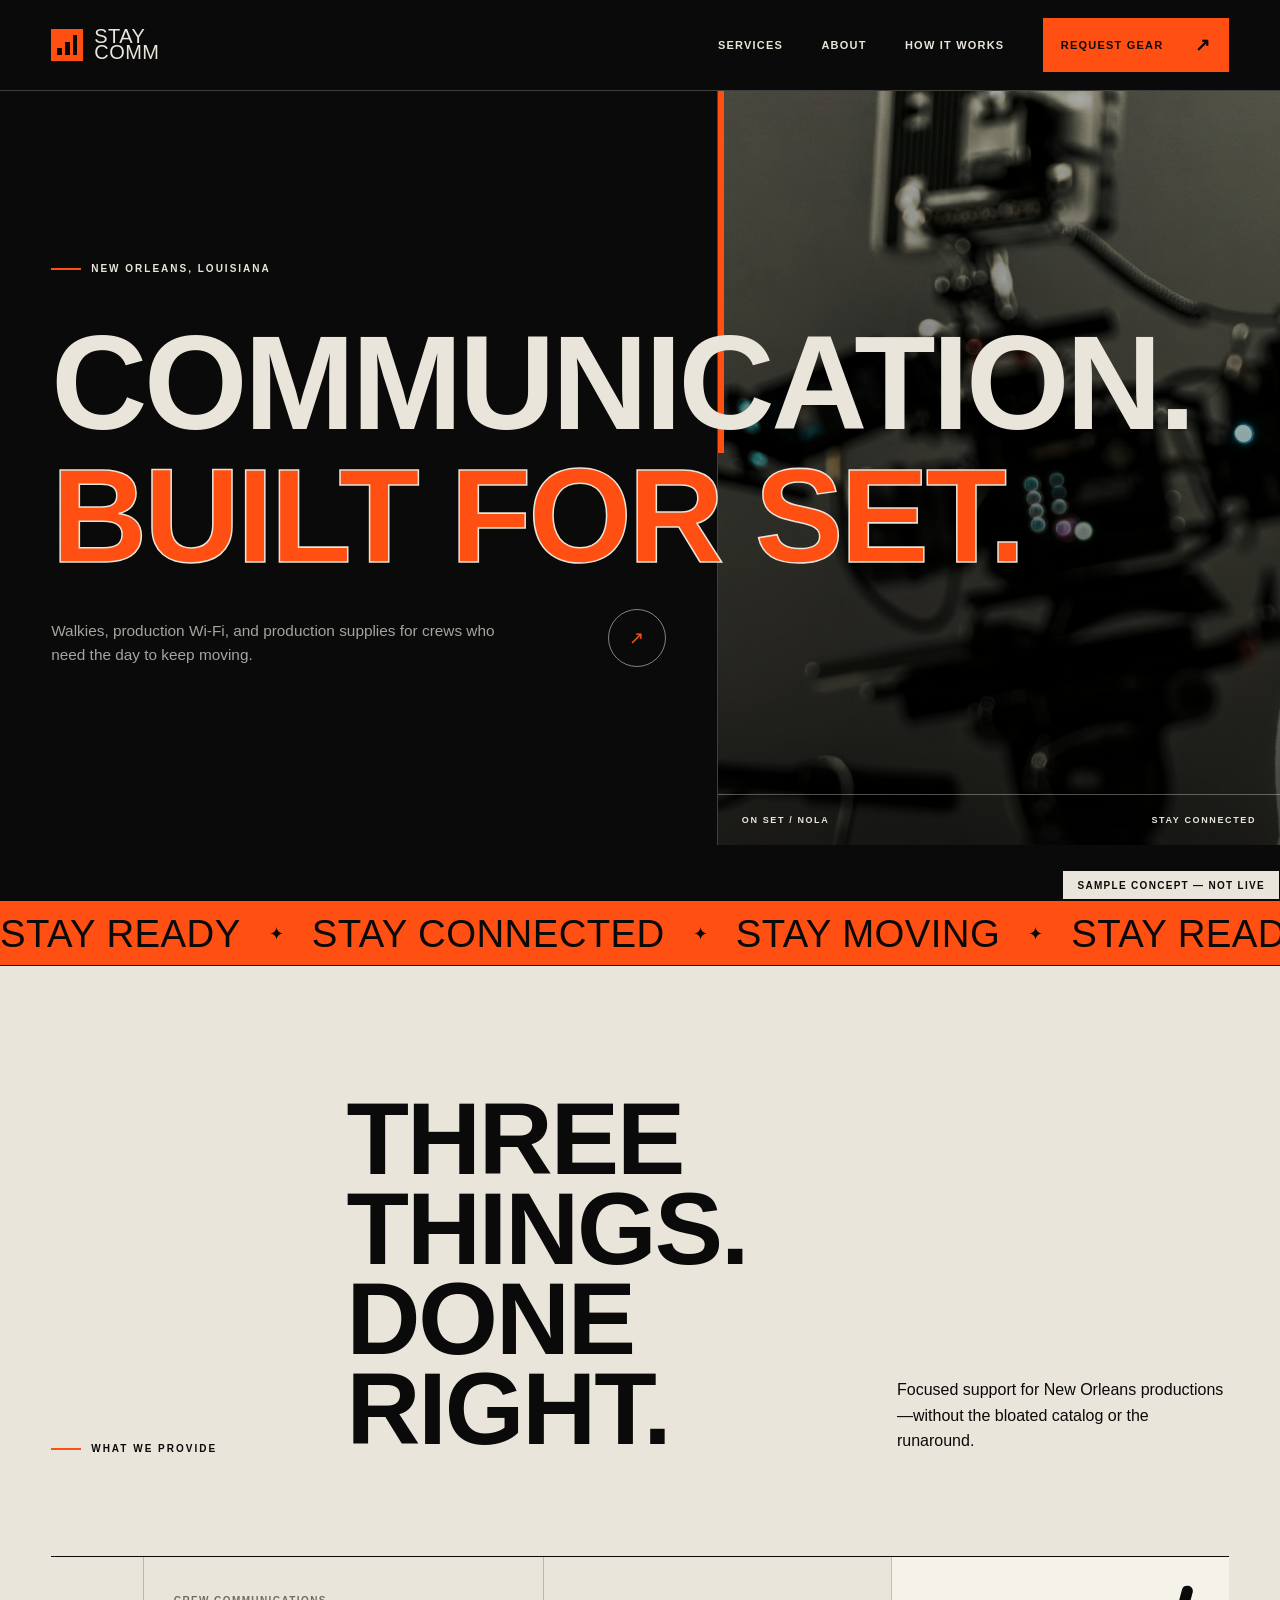
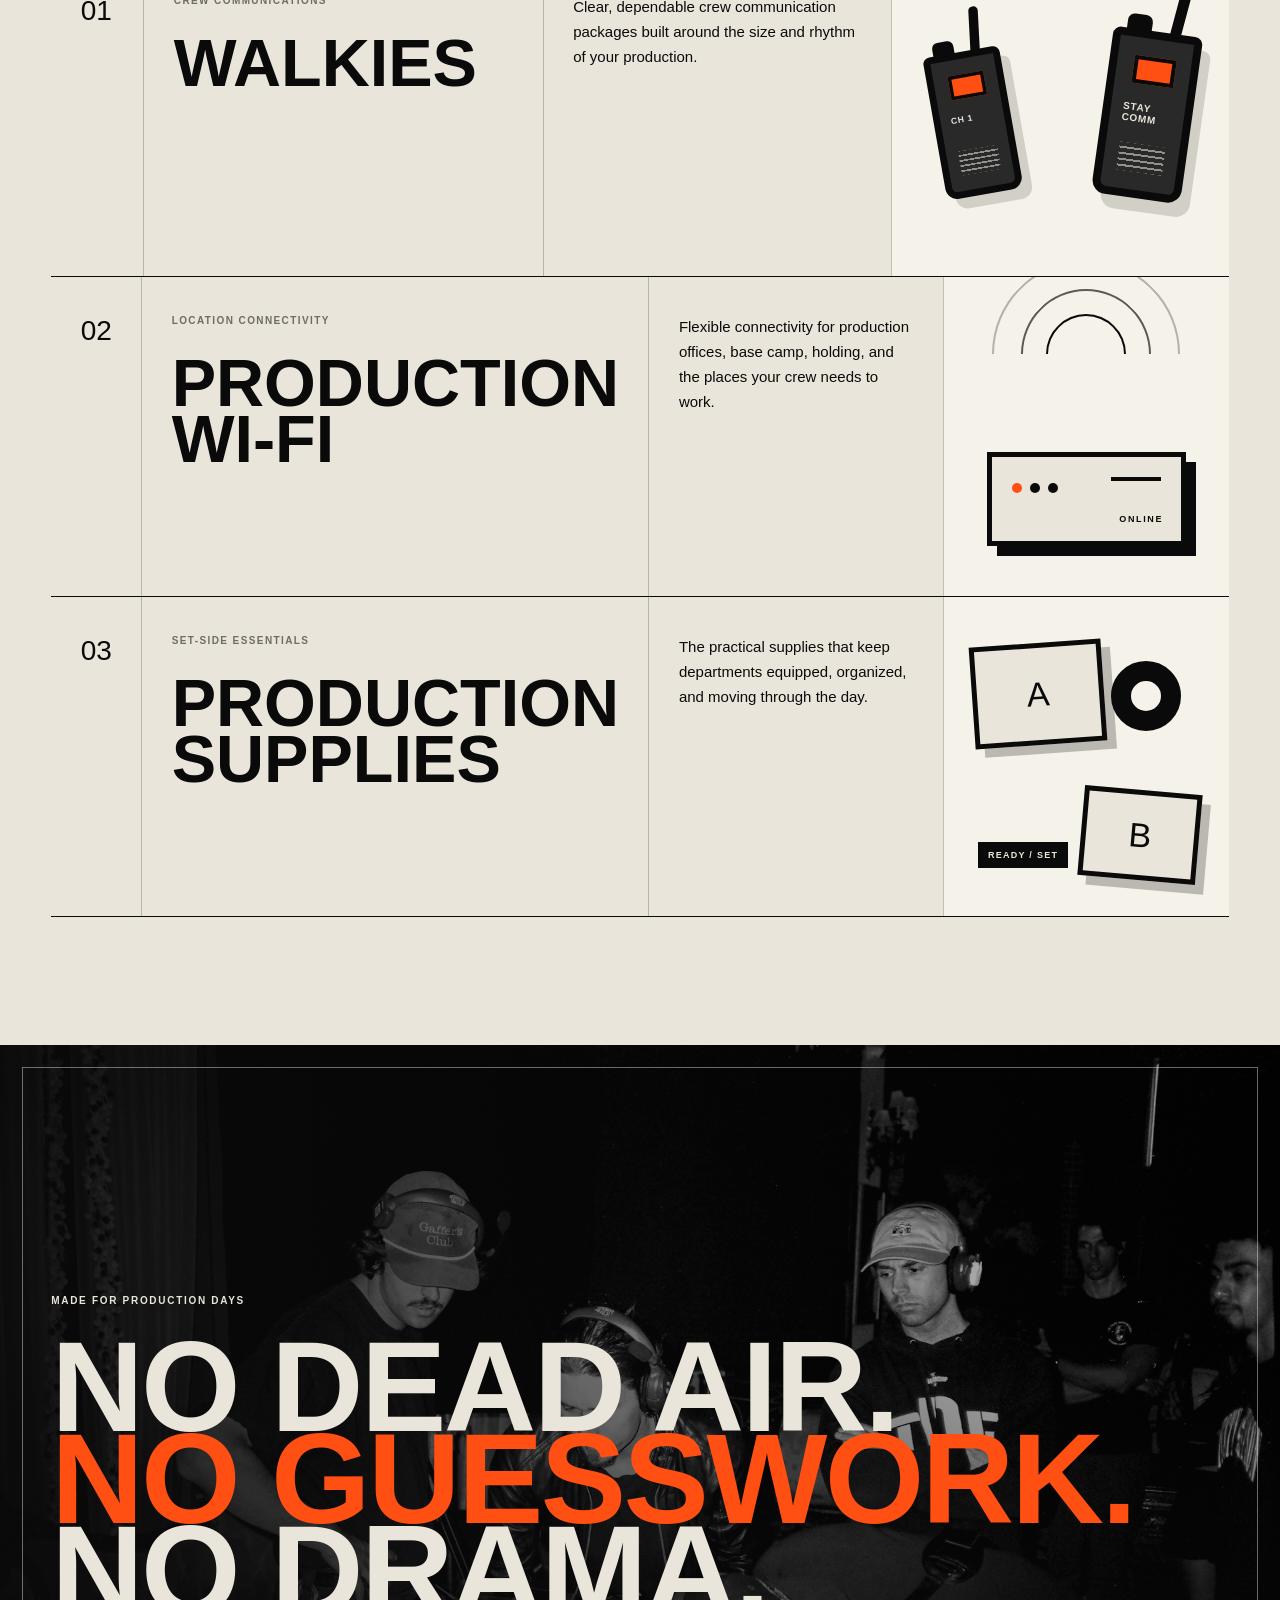
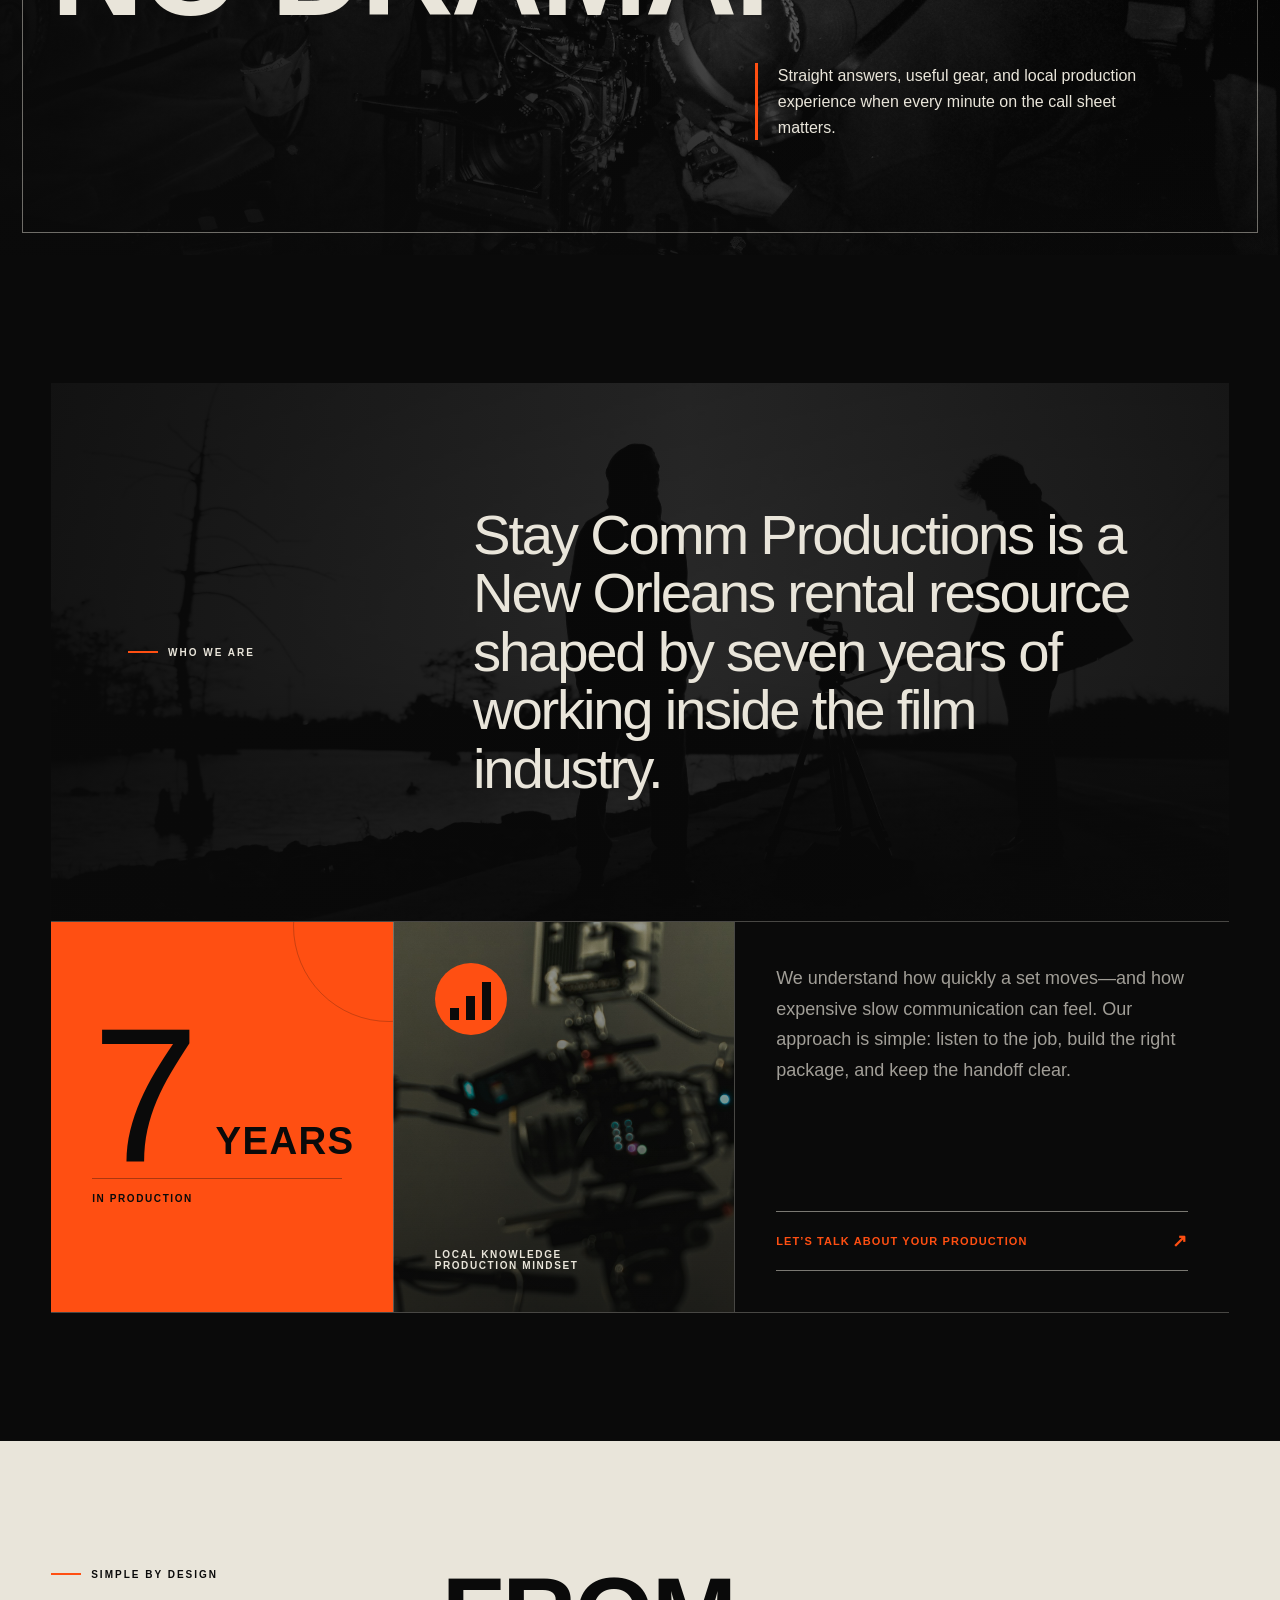
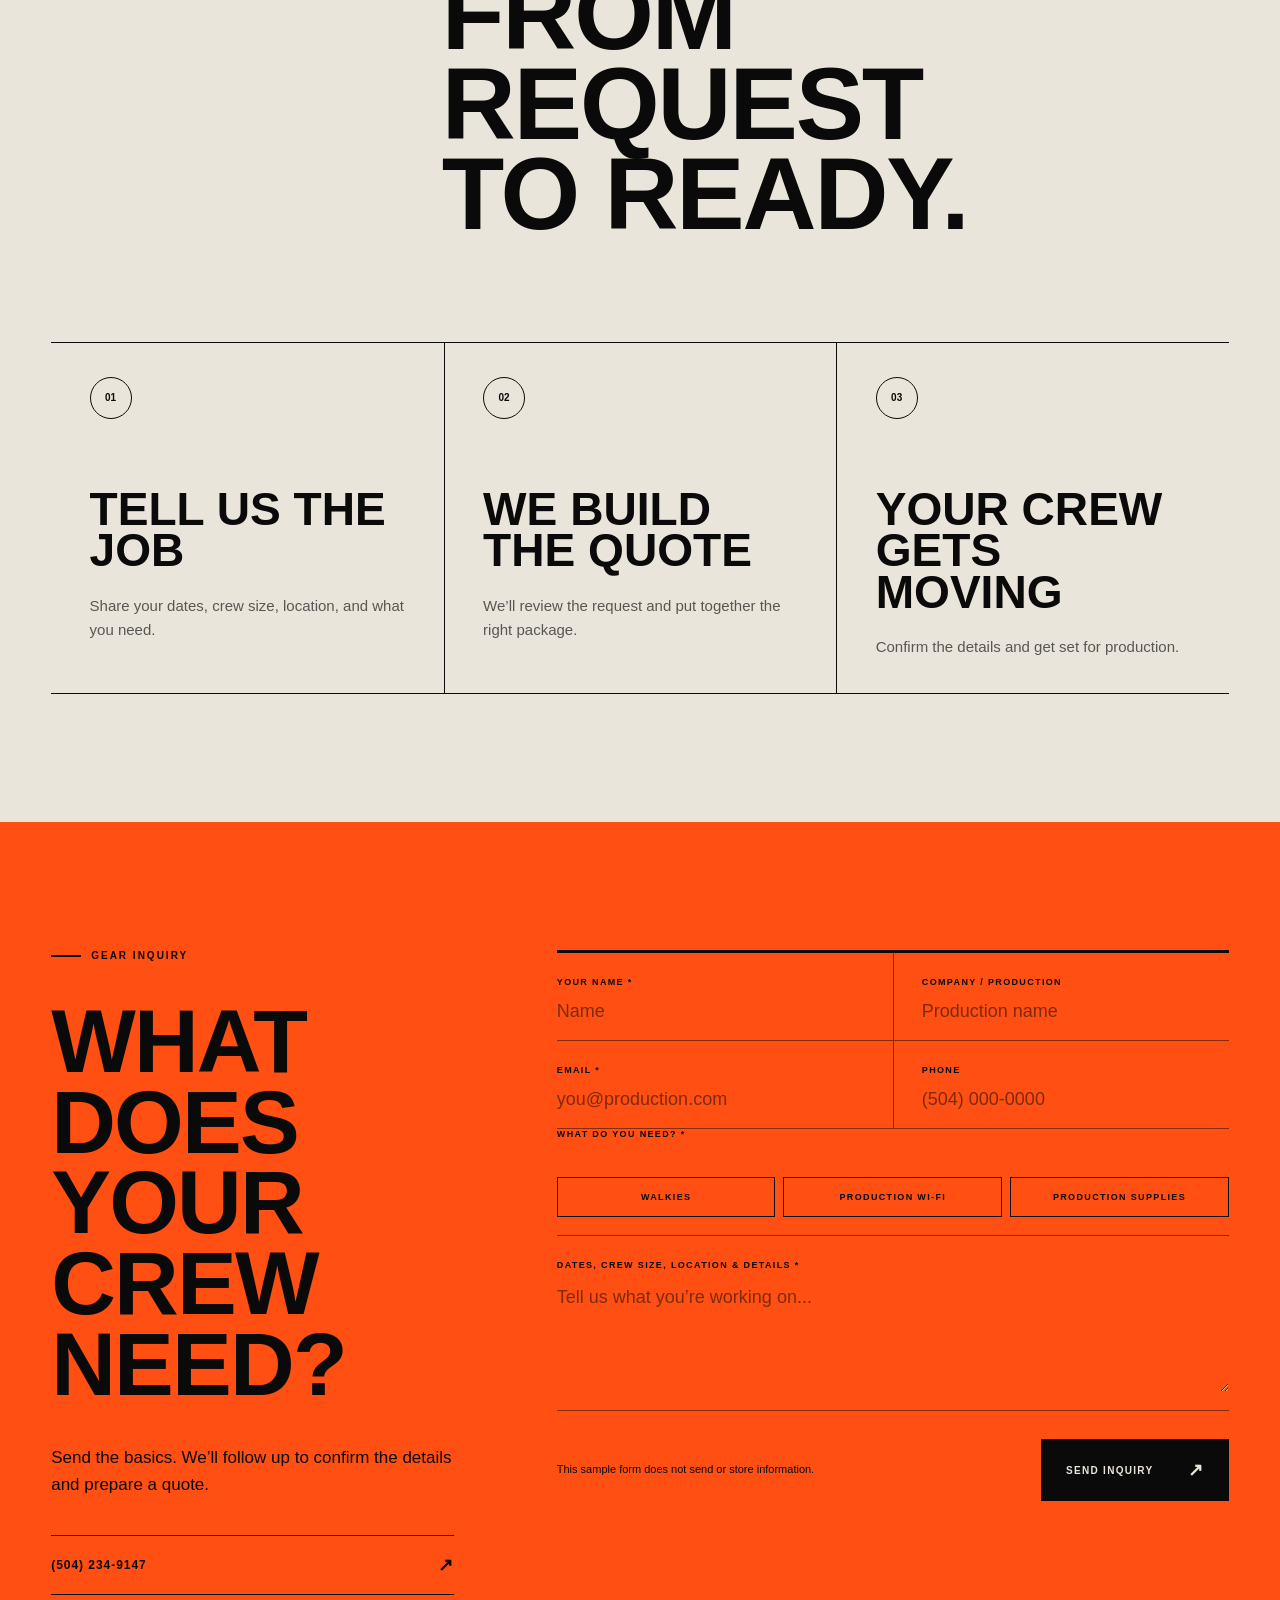
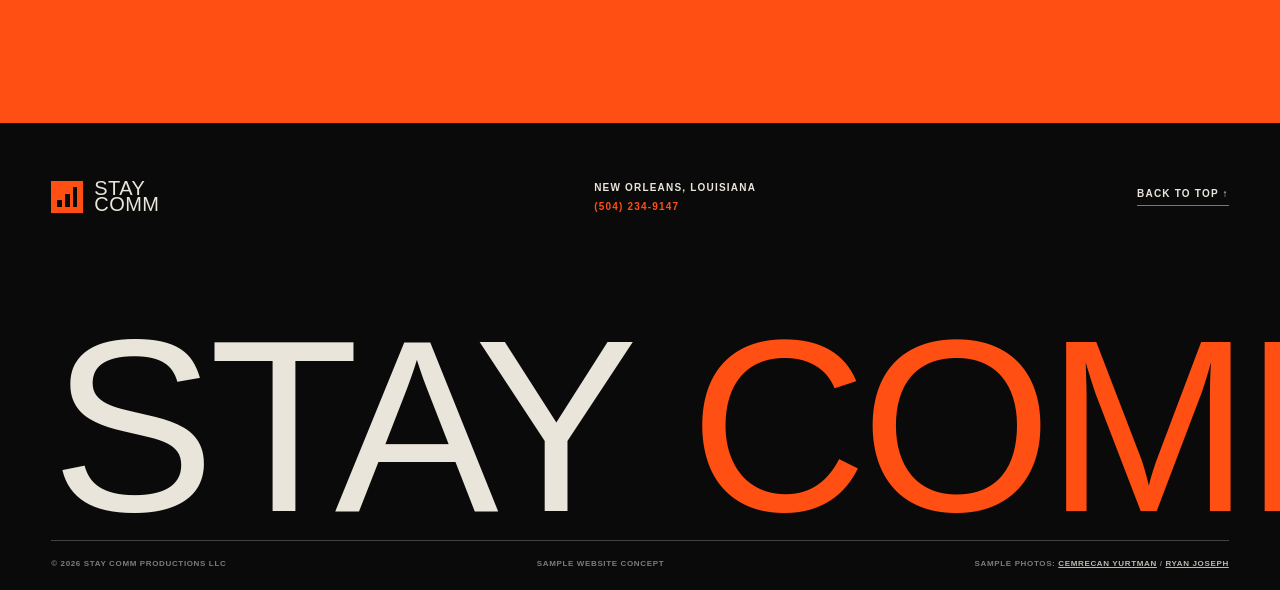
==== commit b7afa867: "Refine mobile headline layout" ====
--- a/index.html
+++ b/index.html
@@ -1,2 +1,2 @@
 <!DOCTYPE html><html lang="en"><head><meta charSet="utf-8"/><meta name="viewport" content="width=device-width, initial-scale=1"/><link rel="stylesheet" href="./styles.css"/><title>Stay Comm Productions | New Orleans Production Rentals</title><meta name="description" content="Walkies, production Wi-Fi, and production supplies for New Orleans film crews."/><meta property="og:title" content="Stay Comm Productions"/><meta property="og:description" content="Communication built for set."/><meta property="og:type" content="website"/><meta property="og:image" content="https://tamir-ichikawa.github.io/stay-comm-review/og.png"/><meta name="twitter:card" content="summary_large_image"/><meta name="twitter:title" content="Stay Comm Productions"/><meta name="twitter:description" content="Communication built for set."/><meta name="twitter:image" content="https://tamir-ichikawa.github.io/stay-comm-review/og.png"/><link rel="shortcut icon" href="./favicon.svg"/><link rel="icon" href="./favicon.svg"/>
-<meta name="robots" content="noindex,nofollow"/></head><body><main><div class="sample-flag">Sample concept — not live</div><section class="hero" id="top"><header class="site-header"><a class="brand" href="#top" aria-label="Stay Comm Productions home"><span class="brand-mark"><i></i><i></i><i></i></span><span>STAY<br/>COMM</span></a><button class="menu-button" type="button" aria-label="Toggle navigation" aria-expanded="false"><span></span><span></span></button><nav class="main-nav" aria-label="Main navigation"><a href="#services">Services</a><a href="#about">About</a><a href="#process">How it works</a><a class="nav-cta" href="#inquiry">Request gear <span aria-hidden="true">↗</span></a></nav></header><div class="hero-grid"><div class="hero-copy"><p class="eyebrow"><span></span> New Orleans, Louisiana</p><h1><span class="hero-line"><span>Communication.</span></span><span class="hero-line outline"><span>Built for set.</span></span></h1><div class="hero-bottom"><p>Walkies, production Wi-Fi, and production supplies for crews who need the day to keep moving.</p><a class="round-link" href="#inquiry" aria-label="Start a gear request"><span aria-hidden="true">↗</span></a></div></div><figure class="hero-image-wrap"><div class="hero-image" role="img" aria-label="Professional cameras on a film set"></div><figcaption><span>ON SET / NOLA</span><span>STAY CONNECTED</span></figcaption></figure></div><div class="hero-index" aria-label="Service summary"><span>01 Walkies</span><span>02 Wi-Fi</span><span>03 Supplies</span></div></section><div class="ticker" aria-hidden="true"><div><span>STAY READY</span><i>✦</i><span>STAY CONNECTED</span><i>✦</i><span>STAY MOVING</span><i>✦</i><span>STAY READY</span><i>✦</i><span>STAY CONNECTED</span><i>✦</i><span>STAY MOVING</span><i>✦</i></div></div><section class="services section-pad" id="services"><div class="section-intro"><p class="eyebrow dark"><span></span> What we provide</p><h2>Three things.<br/>Done right.</h2><p class="intro-copy">Focused support for New Orleans productions—without the bloated catalog or the runaround.</p></div><div class="service-list"><article class="service-row"><div class="service-number">01</div><div class="service-heading"><p>Crew communications</p><h3>Walkies</h3></div><p class="service-copy">Clear, dependable crew communication packages built around the size and rhythm of your production.</p><div class="service-art art-walkies"><div class="walkie-stage" aria-hidden="true"><span class="walkie walkie-back"><i></i><b>CH 1</b><em></em></span><span class="walkie walkie-front"><i></i><b>STAY<br/>COMM</b><em></em></span></div></div></article><article class="service-row"><div class="service-number">02</div><div class="service-heading"><p>Location connectivity</p><h3>Production Wi-Fi</h3></div><p class="service-copy">Flexible connectivity for production offices, base camp, holding, and the places your crew needs to work.</p><div class="service-art art-wifi"><div class="wifi-stage" aria-hidden="true"><span class="signal signal-one"></span><span class="signal signal-two"></span><span class="signal signal-three"></span><span class="router"><i></i><b>ONLINE</b><em></em></span></div></div></article><article class="service-row"><div class="service-number">03</div><div class="service-heading"><p>Set-side essentials</p><h3>Production Supplies</h3></div><p class="service-copy">The practical supplies that keep departments equipped, organized, and moving through the day.</p><div class="service-art art-supplies"><div class="supply-stage" aria-hidden="true"><span class="case case-one">A</span><span class="case case-two">B</span><span class="tape-roll"></span><span class="supply-label">READY / SET</span></div></div></article></div></section><section class="statement" aria-label="Our approach"><div class="statement-photo" role="img" aria-label="Film crew gathered around a camera on set"></div><div class="statement-shade"></div><p class="statement-label">Made for production days</p><h2>No dead air.<br/><span>No guesswork.</span><br/>No drama.</h2><p class="statement-copy">Straight answers, useful gear, and local production experience when every minute on the call sheet matters.</p></section><section class="about section-pad" id="about"><div class="about-top"><p class="eyebrow light"><span></span> Who we are</p><p class="about-lead">Stay Comm Productions is a New Orleans rental resource shaped by seven years of working inside the film industry.</p></div><div class="about-grid"><div class="about-card card-orange"><div class="year-lockup"><span>7</span><strong>Years</strong></div><p>In production</p></div><div class="about-card card-photo" role="img" aria-label="Production crew preparing a camera on location near New Orleans"><div class="signal-badge"><i></i><i></i><i></i></div><p>LOCAL KNOWLEDGE<br/>PRODUCTION MINDSET</p></div><div class="about-copy"><p>We understand how quickly a set moves—and how expensive slow communication can feel. Our approach is simple: listen to the job, build the right package, and keep the handoff clear.</p><a href="#inquiry">Let’s talk about your production <span aria-hidden="true">↗</span></a></div></div></section><section class="process section-pad" id="process"><div class="process-head"><p class="eyebrow dark"><span></span> Simple by design</p><h2><span class="heading-line">From request</span><span class="heading-line">to ready.</span></h2></div><div class="steps"><article class="step"><span>01</span><h3>Tell us the job</h3><p>Share your dates, crew size, location, and what you need.</p></article><article class="step"><span>02</span><h3>We build the quote</h3><p>We’ll review the request and put together the right package.</p></article><article class="step"><span>03</span><h3>Your crew gets moving</h3><p>Confirm the details and get set for production.</p></article></div></section><section class="inquiry section-pad" id="inquiry"><div class="inquiry-heading"><p class="eyebrow light"><span></span> Gear inquiry</p><h2><span class="heading-line">What does</span><span class="heading-line">your crew</span><span class="heading-line">need?</span></h2><p>Send the basics. We’ll follow up to confirm the details and prepare a quote.</p><a href="tel:+15042349147">(504) 234-9147<!-- --> <span aria-hidden="true">↗</span></a></div><form class="inquiry-form"><div class="field-pair"><label><span>Your name *</span><input type="text" autoComplete="name" required="" placeholder="Name" name="name"/></label><label><span>Company / production</span><input type="text" autoComplete="organization" placeholder="Production name" name="company"/></label></div><div class="field-pair"><label><span>Email *</span><input type="email" autoComplete="email" required="" placeholder="you@production.com" name="email"/></label><label><span>Phone</span><input type="tel" autoComplete="tel" placeholder="(504) 000-0000" name="phone"/></label></div><fieldset><legend>What do you need? *</legend><div class="check-grid"><label><input type="checkbox" name="gear" value="walkies"/><span>Walkies</span></label><label><input type="checkbox" name="gear" value="wifi"/><span>Production Wi-Fi</span></label><label><input type="checkbox" name="gear" value="supplies"/><span>Production supplies</span></label></div></fieldset><label class="message-field"><span>Dates, crew size, location &amp; details *</span><textarea name="details" rows="4" required="" placeholder="Tell us what you’re working on..."></textarea></label><div class="submit-row"><p>This sample form does not send or store information.</p><button type="submit">Send inquiry <span aria-hidden="true">↗</span></button></div><p class="form-status" aria-live="polite"></p></form></section><footer class="site-footer"><div class="footer-top"><a class="brand footer-brand" href="#top"><span class="brand-mark"><i></i><i></i><i></i></span><span>STAY<br/>COMM</span></a><div><p>New Orleans, Louisiana</p><a href="tel:+15042349147">(504) 234-9147</a></div><a class="back-top" href="#top">Back to top ↑</a></div><p class="monumental">STAY COMM</p><div class="footer-bottom"><span>© <!-- -->2026<!-- --> Stay Comm Productions LLC</span><span>Sample website concept</span><span>Sample photos: <a href="https://unsplash.com/photos/professional-video-cameras-and-crew-working-on-a-studio-set-w9cXyqluI8g" target="_blank" rel="noreferrer">Cemrecan Yurtman</a> / <a href="https://unsplash.com/photos/film-crew-working-on-a-movie-scene-F4GPE0kIstE" target="_blank" rel="noreferrer">Ryan Joseph</a></span></div></footer></main><script src="./site.js"></script></body></html>+<meta name="robots" content="noindex,nofollow"/></head><body><main><div class="sample-flag">Sample concept — not live</div><section class="hero" id="top"><header class="site-header"><a class="brand" href="#top" aria-label="Stay Comm Productions home"><span class="brand-mark"><i></i><i></i><i></i></span><span>STAY<br/>COMM</span></a><button class="menu-button" type="button" aria-label="Toggle navigation" aria-expanded="false"><span></span><span></span></button><nav class="main-nav" aria-label="Main navigation"><a href="#services">Services</a><a href="#about">About</a><a href="#process">How it works</a><a class="nav-cta" href="#inquiry">Request gear <span aria-hidden="true">↗</span></a></nav></header><div class="hero-grid"><div class="hero-copy"><p class="eyebrow"><span></span> New Orleans, Louisiana</p><h1><span class="hero-line"><span>Communication.</span></span><span class="hero-line outline"><span>Built for set.</span></span></h1><div class="hero-bottom"><p>Walkies, production Wi-Fi, and production supplies for crews who need the day to keep moving.</p><a class="round-link" href="#inquiry" aria-label="Start a gear request"><span aria-hidden="true">↗</span></a></div></div><figure class="hero-image-wrap"><div class="hero-image" role="img" aria-label="Professional cameras on a film set"></div><figcaption><span>ON SET / NOLA</span><span>STAY CONNECTED</span></figcaption></figure></div><div class="hero-index" aria-label="Service summary"><span>01 Walkies</span><span>02 Wi-Fi</span><span>03 Supplies</span></div></section><div class="ticker" aria-hidden="true"><div><span>STAY READY</span><i>✦</i><span>STAY CONNECTED</span><i>✦</i><span>STAY MOVING</span><i>✦</i><span>STAY READY</span><i>✦</i><span>STAY CONNECTED</span><i>✦</i><span>STAY MOVING</span><i>✦</i></div></div><section class="services section-pad" id="services"><div class="section-intro"><p class="eyebrow dark"><span></span> What we provide</p><h2>Three things.<br/>Done right.</h2><p class="intro-copy">Focused support for New Orleans productions—without the bloated catalog or the runaround.</p></div><div class="service-list"><article class="service-row"><div class="service-number">01</div><div class="service-heading"><p>Crew communications</p><h3>Walkies</h3></div><p class="service-copy">Clear, dependable crew communication packages built around the size and rhythm of your production.</p><div class="service-art art-walkies"><div class="walkie-stage" aria-hidden="true"><span class="walkie walkie-back"><i></i><b>CH 1</b><em></em></span><span class="walkie walkie-front"><i></i><b>STAY<br/>COMM</b><em></em></span></div></div></article><article class="service-row"><div class="service-number">02</div><div class="service-heading"><p>Location connectivity</p><h3>Production Wi-Fi</h3></div><p class="service-copy">Flexible connectivity for production offices, base camp, holding, and the places your crew needs to work.</p><div class="service-art art-wifi"><div class="wifi-stage" aria-hidden="true"><span class="signal signal-one"></span><span class="signal signal-two"></span><span class="signal signal-three"></span><span class="router"><i></i><b>ONLINE</b><em></em></span></div></div></article><article class="service-row"><div class="service-number">03</div><div class="service-heading"><p>Set-side essentials</p><h3>Production Supplies</h3></div><p class="service-copy">The practical supplies that keep departments equipped, organized, and moving through the day.</p><div class="service-art art-supplies"><div class="supply-stage" aria-hidden="true"><span class="case case-one">A</span><span class="case case-two">B</span><span class="tape-roll"></span><span class="supply-label">READY / SET</span></div></div></article></div></section><section class="statement" aria-label="Our approach"><div class="statement-photo" role="img" aria-label="Film crew gathered around a camera on set"></div><div class="statement-shade"></div><p class="statement-label">Made for production days</p><h2><span class="statement-line">No dead air.</span><span class="statement-line accent">No guesswork.</span><span class="statement-line">No drama.</span></h2><p class="statement-copy">Straight answers, useful gear, and local production experience when every minute on the call sheet matters.</p></section><section class="about section-pad" id="about"><div class="about-top"><p class="eyebrow light"><span></span> Who we are</p><p class="about-lead">Stay Comm Productions is a New Orleans rental resource shaped by seven years of working inside the film industry.</p></div><div class="about-grid"><div class="about-card card-orange"><div class="year-lockup"><span>7</span><strong>Years</strong></div><p>In production</p></div><div class="about-card card-photo" role="img" aria-label="Production crew preparing a camera on location near New Orleans"><div class="signal-badge"><i></i><i></i><i></i></div><p>LOCAL KNOWLEDGE<br/>PRODUCTION MINDSET</p></div><div class="about-copy"><p>We understand how quickly a set moves—and how expensive slow communication can feel. Our approach is simple: listen to the job, build the right package, and keep the handoff clear.</p><a href="#inquiry">Let’s talk about your production <span aria-hidden="true">↗</span></a></div></div></section><section class="process section-pad" id="process"><div class="process-head"><p class="eyebrow dark"><span></span> Simple by design</p><h2><span class="heading-line">From request</span><span class="heading-line">to ready.</span></h2></div><div class="steps"><article class="step"><span>01</span><h3>Tell us the job</h3><p>Share your dates, crew size, location, and what you need.</p></article><article class="step"><span>02</span><h3>We build the quote</h3><p>We’ll review the request and put together the right package.</p></article><article class="step"><span>03</span><h3>Your crew gets moving</h3><p>Confirm the details and get set for production.</p></article></div></section><section class="inquiry section-pad" id="inquiry"><div class="inquiry-heading"><p class="eyebrow light"><span></span> Gear inquiry</p><h2><span class="heading-line">What does</span><span class="heading-line">your crew</span><span class="heading-line">need?</span></h2><p>Send the basics. We’ll follow up to confirm the details and prepare a quote.</p><a href="tel:+15042349147">(504) 234-9147<!-- --> <span aria-hidden="true">↗</span></a></div><form class="inquiry-form"><div class="field-pair"><label><span>Your name *</span><input type="text" autoComplete="name" required="" placeholder="Name" name="name"/></label><label><span>Company / production</span><input type="text" autoComplete="organization" placeholder="Production name" name="company"/></label></div><div class="field-pair"><label><span>Email *</span><input type="email" autoComplete="email" required="" placeholder="you@production.com" name="email"/></label><label><span>Phone</span><input type="tel" autoComplete="tel" placeholder="(504) 000-0000" name="phone"/></label></div><fieldset><legend>What do you need? *</legend><div class="check-grid"><label><input type="checkbox" name="gear" value="walkies"/><span>Walkies</span></label><label><input type="checkbox" name="gear" value="wifi"/><span>Production Wi-Fi</span></label><label><input type="checkbox" name="gear" value="supplies"/><span>Production supplies</span></label></div></fieldset><label class="message-field"><span>Dates, crew size, location &amp; details *</span><textarea name="details" rows="4" required="" placeholder="Tell us what you’re working on..."></textarea></label><div class="submit-row"><p>This sample form does not send or store information.</p><button type="submit">Send inquiry <span aria-hidden="true">↗</span></button></div><p class="form-status" aria-live="polite"></p></form></section><footer class="site-footer"><div class="footer-top"><a class="brand footer-brand" href="#top"><span class="brand-mark"><i></i><i></i><i></i></span><span>STAY<br/>COMM</span></a><div><p>New Orleans, Louisiana</p><a href="tel:+15042349147">(504) 234-9147</a></div><a class="back-top" href="#top">Back to top ↑</a></div><p class="monumental"><span>STAY</span> <span class="monumental-accent">COMM</span></p><div class="footer-bottom"><span>© <!-- -->2026<!-- --> Stay Comm Productions LLC</span><span>Sample website concept</span><span>Sample photos: <a href="https://unsplash.com/photos/professional-video-cameras-and-crew-working-on-a-studio-set-w9cXyqluI8g" target="_blank" rel="noreferrer">Cemrecan Yurtman</a> / <a href="https://unsplash.com/photos/film-crew-working-on-a-movie-scene-F4GPE0kIstE" target="_blank" rel="noreferrer">Ryan Joseph</a></span></div></footer></main><script src="./site.js"></script></body></html>
--- a/styles.css
+++ b/styles.css
@@ -243,6 +243,8 @@
 .hero-line {
   display: block;
   width: calc(100% + 0.14em);
+  margin-block: -0.12em;
+  padding-block: 0.12em;
   overflow: hidden;
 }
 
@@ -260,7 +262,7 @@
 }
 
 .hero-line.outline {
-  color: transparent;
+  color: var(--orange);
   -webkit-text-stroke: clamp(1px, 0.12vw, 2px) var(--bone);
 }
 
@@ -772,7 +774,12 @@
   text-transform: uppercase;
 }
 
-.statement h2 span {
+.statement-line {
+  display: block;
+  white-space: nowrap;
+}
+
+.statement h2 .accent {
   color: var(--orange);
 }
 
@@ -1272,6 +1279,10 @@
   line-height: .68;
   letter-spacing: -.025em;
   white-space: nowrap;
+}
+
+.monumental-accent {
+  color: var(--orange);
 }
 
 .footer-bottom {
@@ -1338,7 +1349,9 @@
   .hero { min-height: auto; }
   .hero-grid { display: flex; min-height: auto; flex-direction: column; }
   .hero-copy { min-height: 560px; padding: 70px 18px 52px; }
-  .hero h1 { width: 100%; margin: 44px 0 40px; font-size: clamp(58px, 18.5vw, 86px); line-height: .86; }
+  .hero h1 { width: 100%; margin: 44px 0 40px; font-size: clamp(40px, 12.3vw, 56px); line-height: .86; }
+  .hero-line,
+  .hero-line > span { white-space: nowrap; }
   .hero-bottom { align-items: center; }
   .hero-bottom p { max-width: 280px; font-size: 14px; }
   .round-link { width: 50px; height: 50px; }
@@ -1358,13 +1371,28 @@
   .service-art { grid-column: 1 / -1; min-height: 270px; border-left: 0 !important; }
   .statement { min-height: 760px; padding: 80px 32px; }
   .statement::after { inset: 12px; }
-  .statement h2 { font-size: clamp(64px, 19vw, 92px); line-height: .76; }
+  .statement h2 { width: 100%; font-size: clamp(38px, 11.8vw, 52px); line-height: .82; }
   .statement-copy { align-self: flex-start; margin: 40px 0 0; font-size: 14px; }
   .statement-shade { background: linear-gradient(0deg, rgba(10,10,10,.94), rgba(10,10,10,.25)); }
-  .about-top { display: block; min-height: 500px; margin-bottom: 0; padding: 44px 24px; }
-  .about-top::before { background-position: center bottom; background-size: 100% auto; background-repeat: no-repeat; opacity: .22; }
-  .about-top::after { background: linear-gradient(180deg, rgba(10,10,10,.72), rgba(10,10,10,.42) 52%, rgba(10,10,10,.82)); }
-  .about-lead { margin-top: 34px; font-size: 33px; }
+  .about-top {
+    display: flex;
+    min-height: clamp(520px, 136vw, 600px);
+    flex-direction: column;
+    justify-content: flex-start;
+    margin-bottom: 0;
+    padding: clamp(36px, 10vw, 46px) clamp(20px, 6.2vw, 26px);
+  }
+  .about-top::before { background-position: 66% center; background-size: 205% auto; background-repeat: no-repeat; opacity: .23; }
+  .about-top::after { background: linear-gradient(180deg, rgba(10,10,10,.8), rgba(10,10,10,.58) 54%, rgba(10,10,10,.8)); }
+  .about-lead {
+    width: 100%;
+    max-width: none;
+    margin-top: clamp(28px, 8vw, 36px);
+    font-size: clamp(28px, 8vw, 33px);
+    line-height: 1.03;
+    letter-spacing: -.035em;
+    overflow-wrap: break-word;
+  }
   .about-grid { display: block; }
   .about-grid > * { min-height: 330px; border-left: 0 !important; border-bottom: 1px solid rgba(233,229,218,.28); }
   .about-copy { min-height: 300px; }
@@ -1386,6 +1414,7 @@
   .footer-top { grid-template-columns: 1fr auto; }
   .footer-top > div { display: none; }
   .monumental { margin-top: 80px; font-size: 29vw; white-space: normal; }
+  .monumental > span { display: block; }
   .footer-bottom { align-items: flex-start; flex-direction: column; }
 }
 
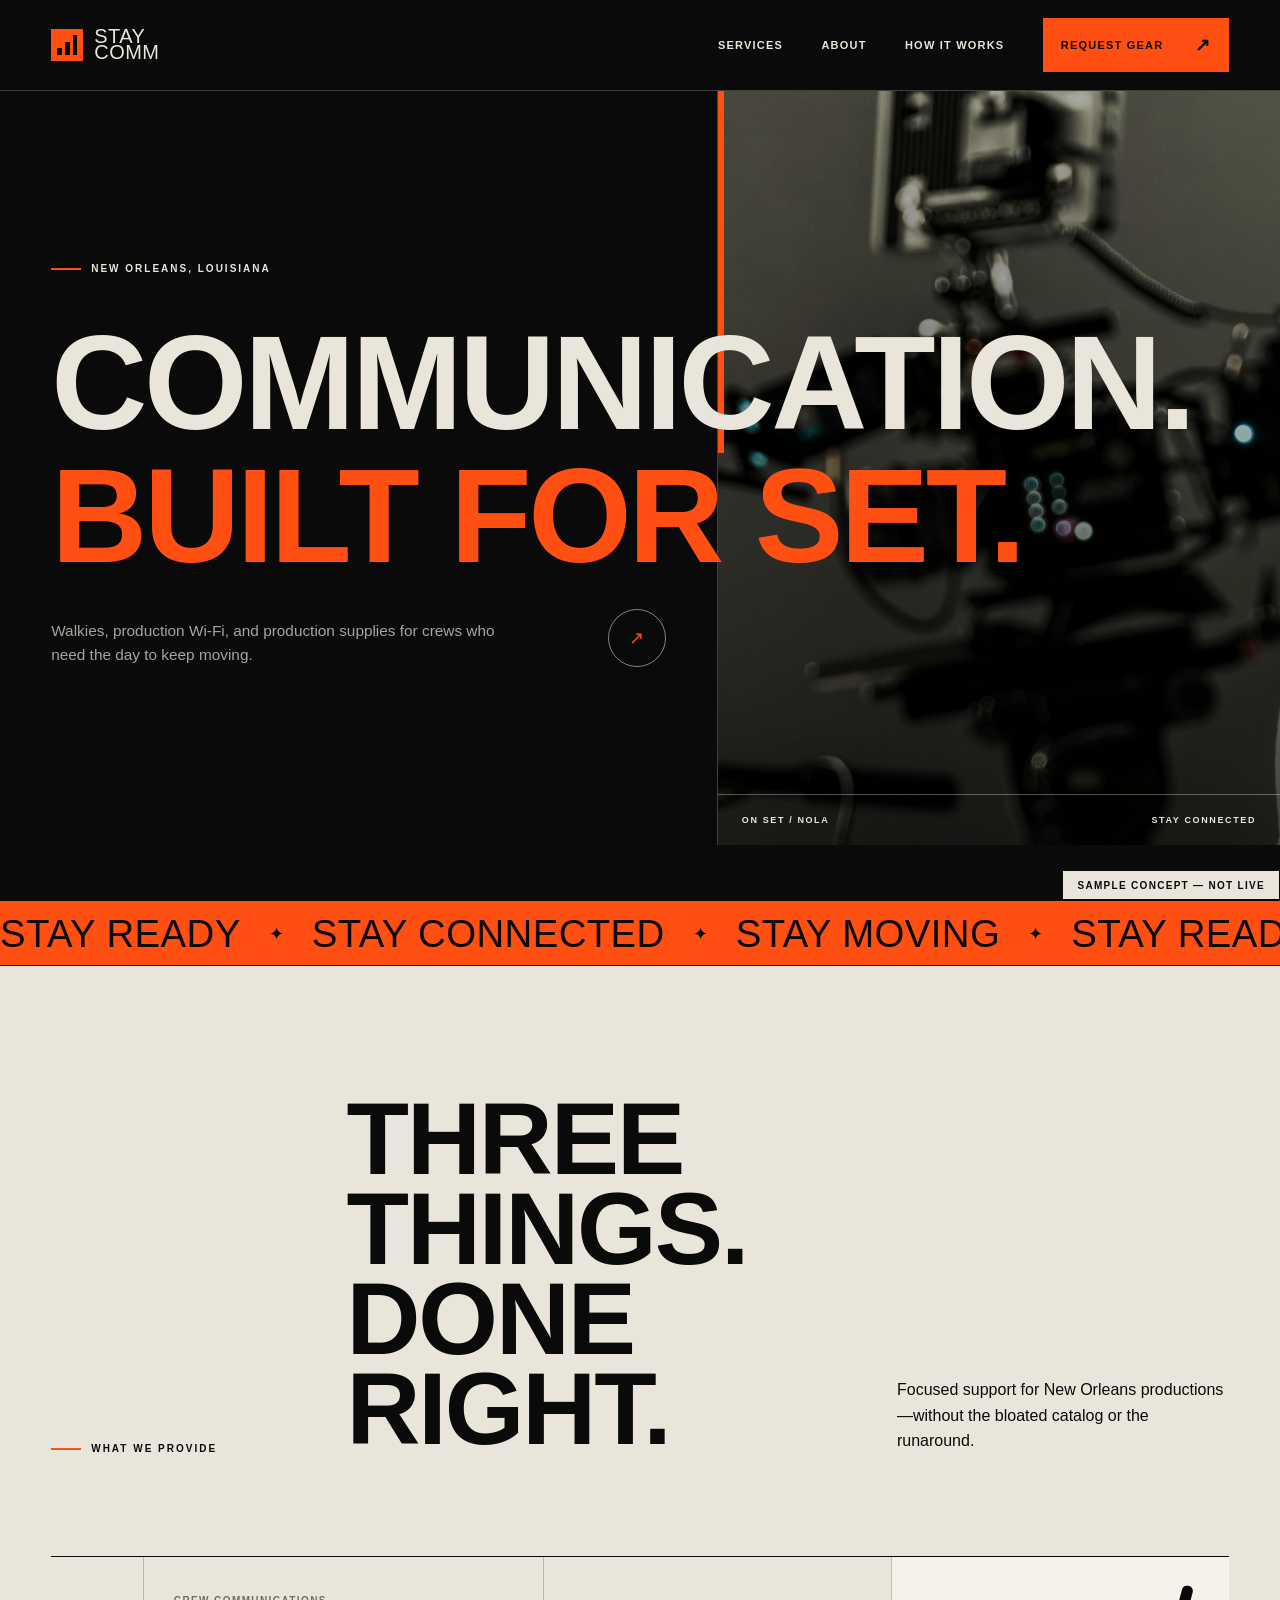
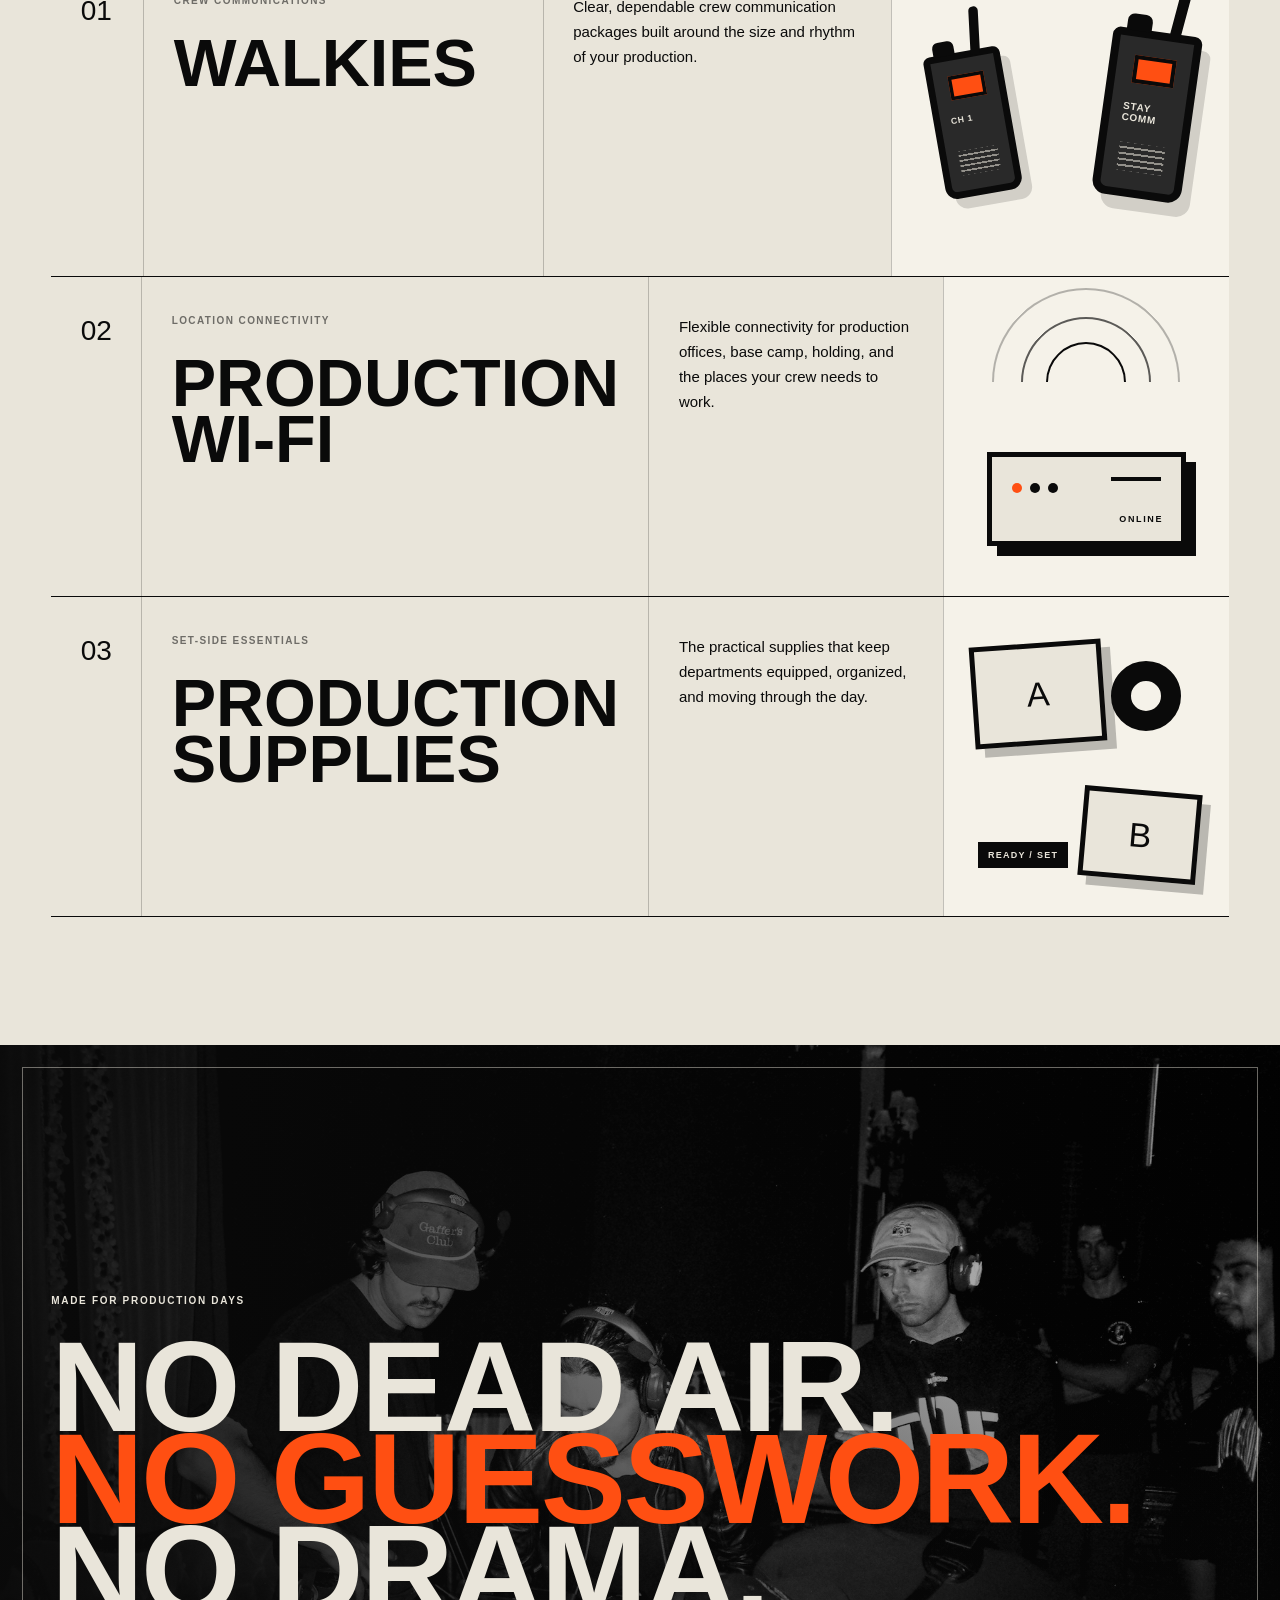
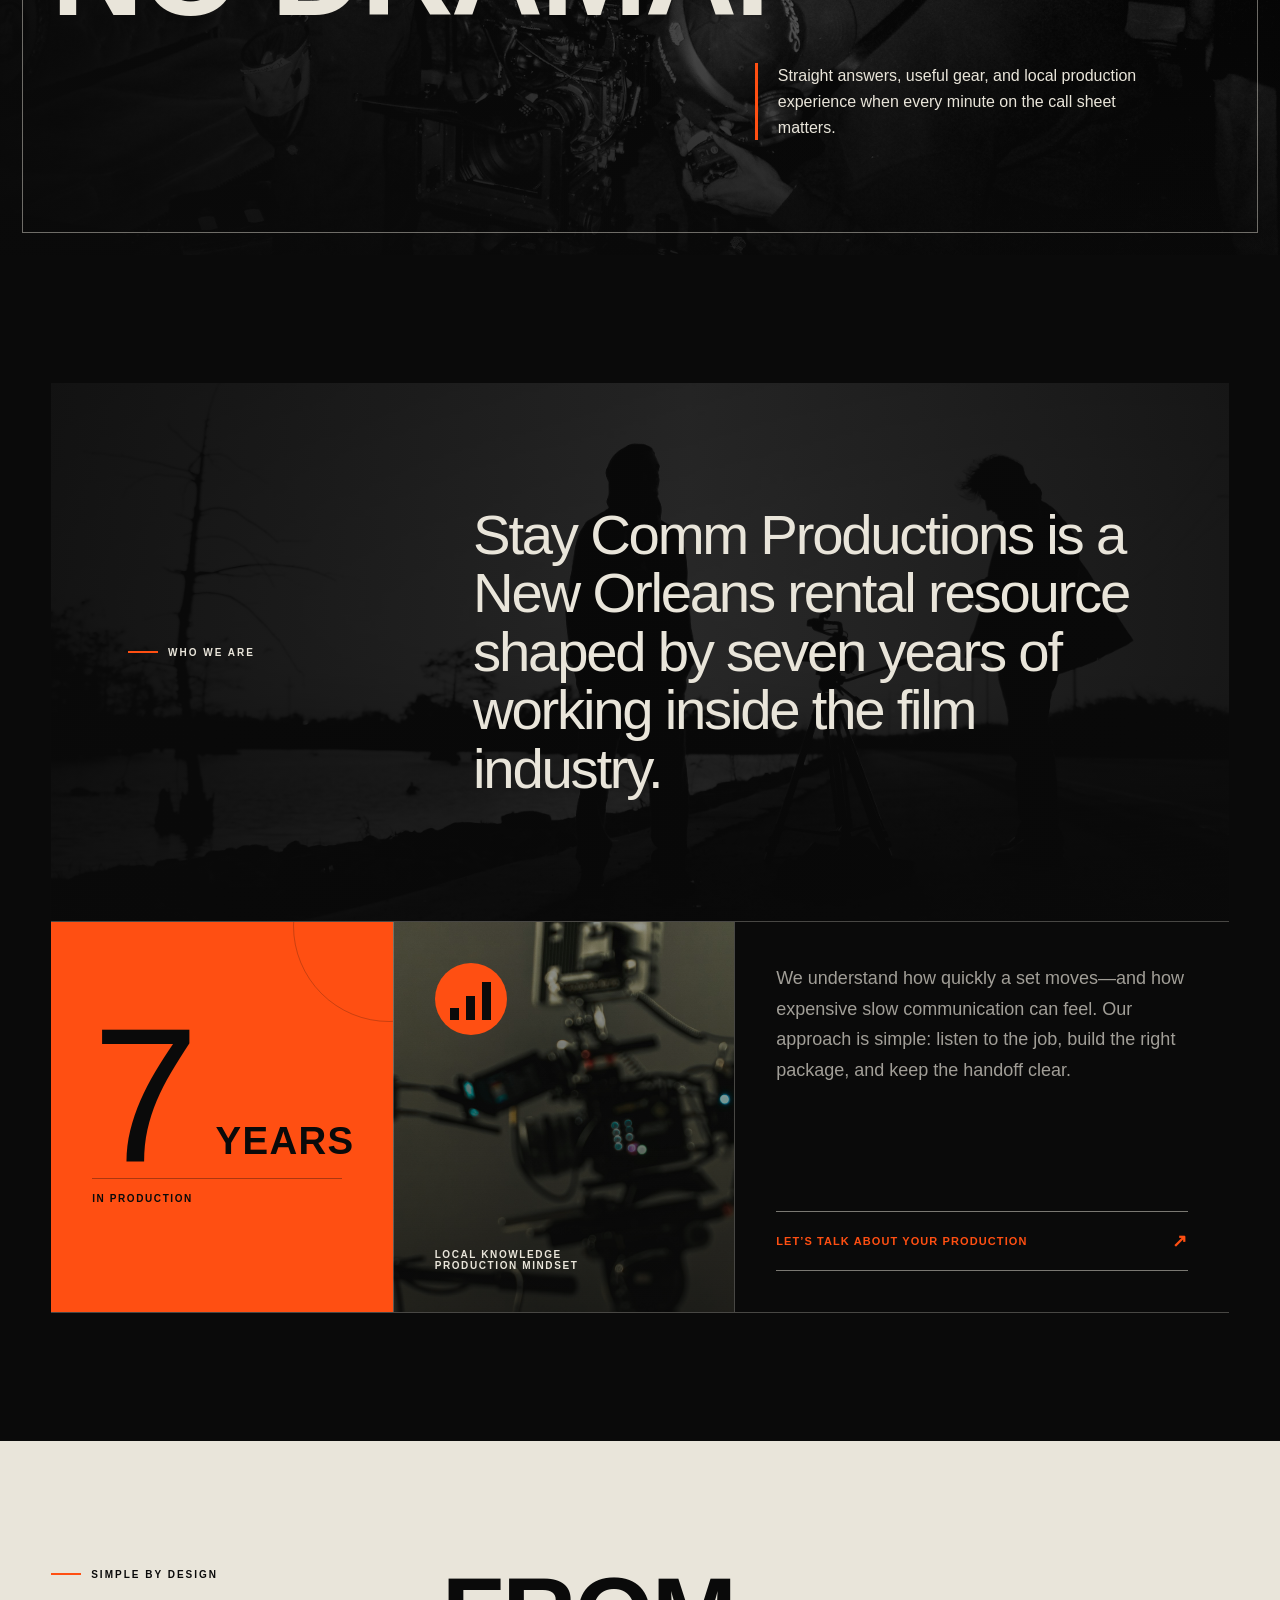
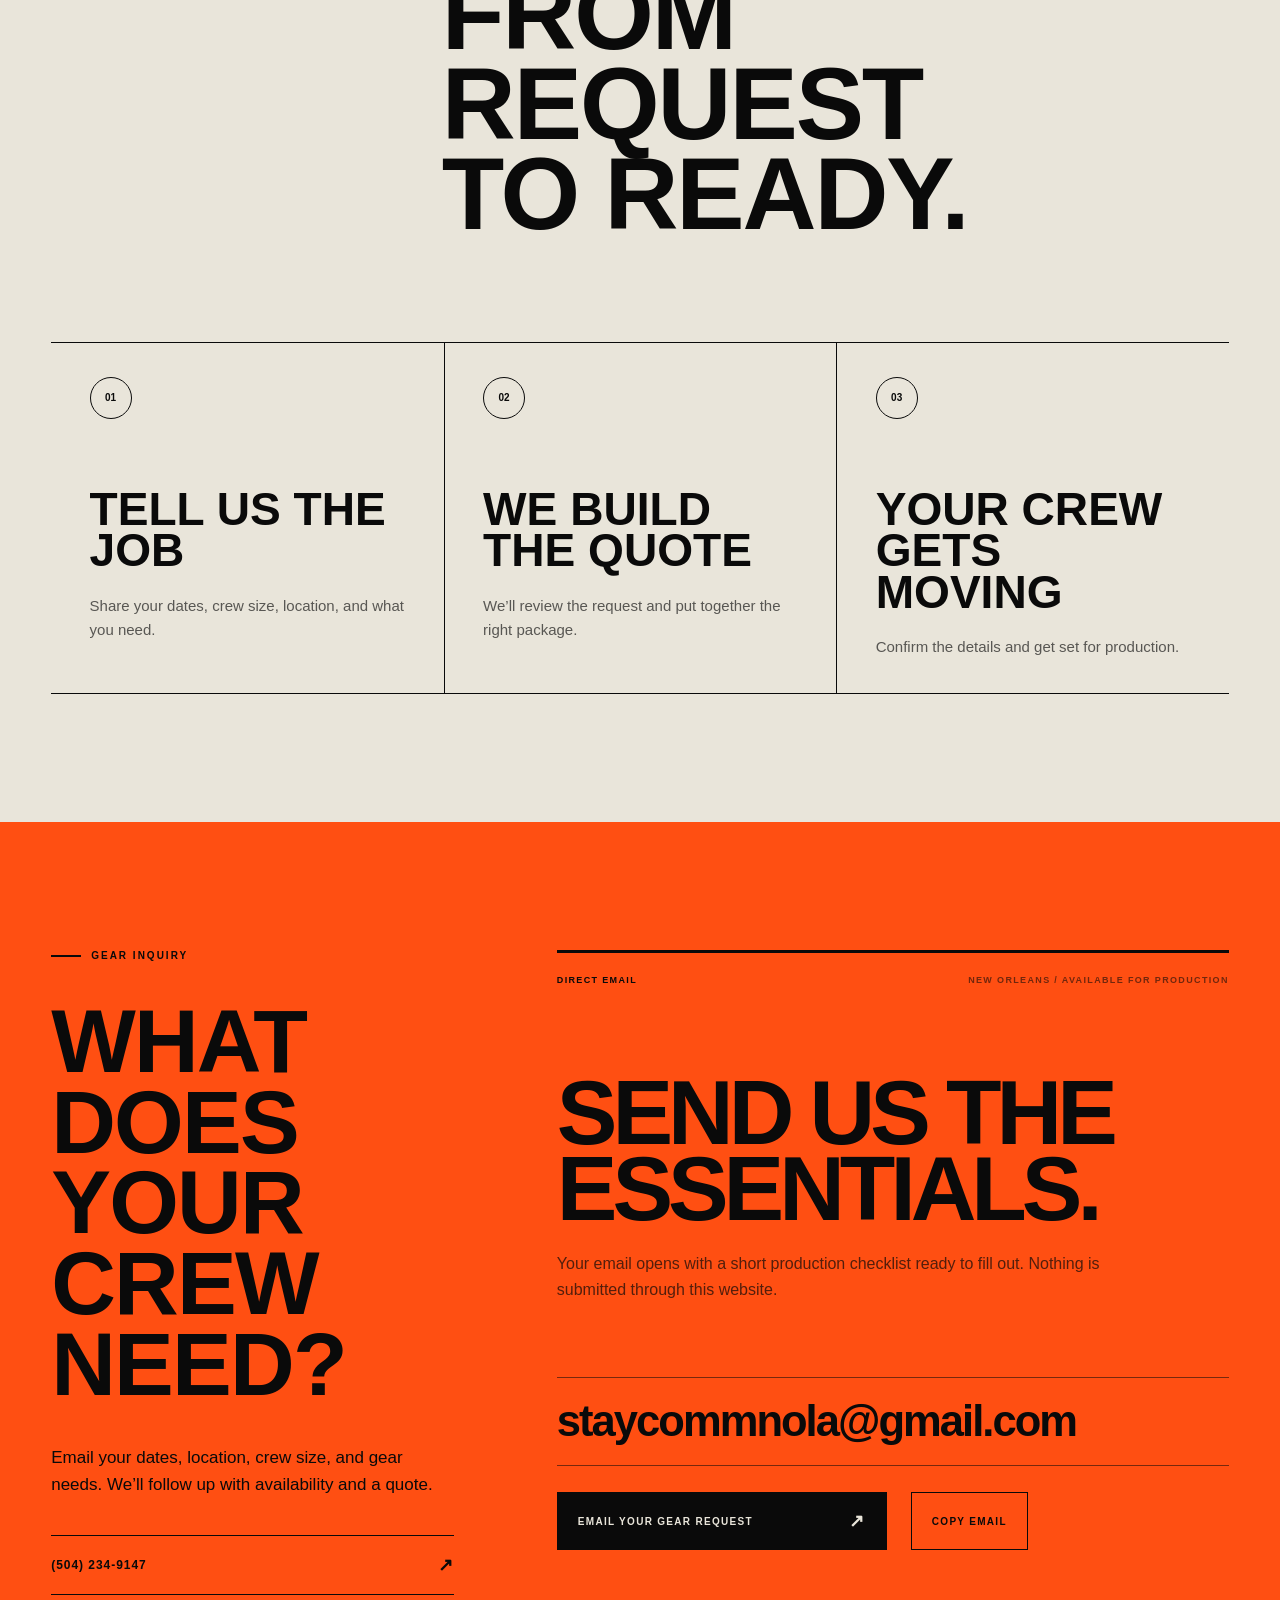
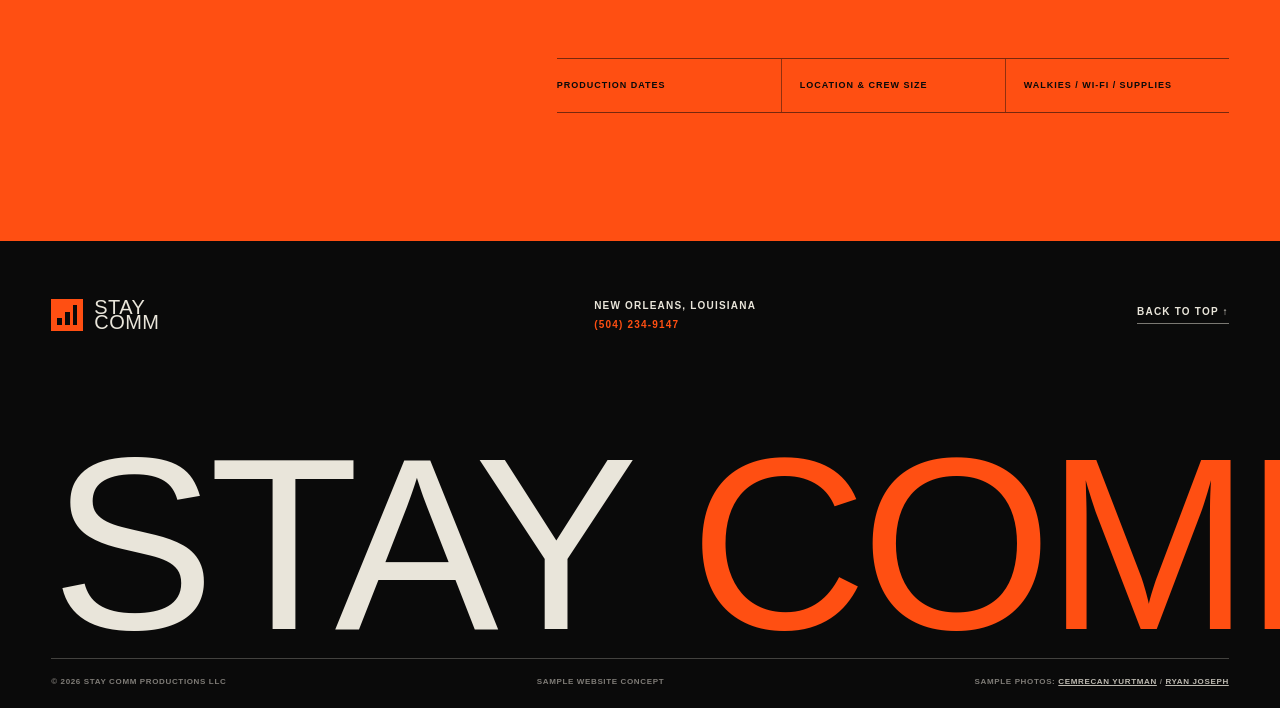
==== commit e78e6f6e: "Update email inquiry and Wi-Fi visual" ====
--- a/index.html
+++ b/index.html
@@ -1,2 +1,2 @@
 <!DOCTYPE html><html lang="en"><head><meta charSet="utf-8"/><meta name="viewport" content="width=device-width, initial-scale=1"/><link rel="stylesheet" href="./styles.css"/><title>Stay Comm Productions | New Orleans Production Rentals</title><meta name="description" content="Walkies, production Wi-Fi, and production supplies for New Orleans film crews."/><meta property="og:title" content="Stay Comm Productions"/><meta property="og:description" content="Communication built for set."/><meta property="og:type" content="website"/><meta property="og:image" content="https://tamir-ichikawa.github.io/stay-comm-review/og.png"/><meta name="twitter:card" content="summary_large_image"/><meta name="twitter:title" content="Stay Comm Productions"/><meta name="twitter:description" content="Communication built for set."/><meta name="twitter:image" content="https://tamir-ichikawa.github.io/stay-comm-review/og.png"/><link rel="shortcut icon" href="./favicon.svg"/><link rel="icon" href="./favicon.svg"/>
-<meta name="robots" content="noindex,nofollow"/></head><body><main><div class="sample-flag">Sample concept — not live</div><section class="hero" id="top"><header class="site-header"><a class="brand" href="#top" aria-label="Stay Comm Productions home"><span class="brand-mark"><i></i><i></i><i></i></span><span>STAY<br/>COMM</span></a><button class="menu-button" type="button" aria-label="Toggle navigation" aria-expanded="false"><span></span><span></span></button><nav class="main-nav" aria-label="Main navigation"><a href="#services">Services</a><a href="#about">About</a><a href="#process">How it works</a><a class="nav-cta" href="#inquiry">Request gear <span aria-hidden="true">↗</span></a></nav></header><div class="hero-grid"><div class="hero-copy"><p class="eyebrow"><span></span> New Orleans, Louisiana</p><h1><span class="hero-line"><span>Communication.</span></span><span class="hero-line outline"><span>Built for set.</span></span></h1><div class="hero-bottom"><p>Walkies, production Wi-Fi, and production supplies for crews who need the day to keep moving.</p><a class="round-link" href="#inquiry" aria-label="Start a gear request"><span aria-hidden="true">↗</span></a></div></div><figure class="hero-image-wrap"><div class="hero-image" role="img" aria-label="Professional cameras on a film set"></div><figcaption><span>ON SET / NOLA</span><span>STAY CONNECTED</span></figcaption></figure></div><div class="hero-index" aria-label="Service summary"><span>01 Walkies</span><span>02 Wi-Fi</span><span>03 Supplies</span></div></section><div class="ticker" aria-hidden="true"><div><span>STAY READY</span><i>✦</i><span>STAY CONNECTED</span><i>✦</i><span>STAY MOVING</span><i>✦</i><span>STAY READY</span><i>✦</i><span>STAY CONNECTED</span><i>✦</i><span>STAY MOVING</span><i>✦</i></div></div><section class="services section-pad" id="services"><div class="section-intro"><p class="eyebrow dark"><span></span> What we provide</p><h2>Three things.<br/>Done right.</h2><p class="intro-copy">Focused support for New Orleans productions—without the bloated catalog or the runaround.</p></div><div class="service-list"><article class="service-row"><div class="service-number">01</div><div class="service-heading"><p>Crew communications</p><h3>Walkies</h3></div><p class="service-copy">Clear, dependable crew communication packages built around the size and rhythm of your production.</p><div class="service-art art-walkies"><div class="walkie-stage" aria-hidden="true"><span class="walkie walkie-back"><i></i><b>CH 1</b><em></em></span><span class="walkie walkie-front"><i></i><b>STAY<br/>COMM</b><em></em></span></div></div></article><article class="service-row"><div class="service-number">02</div><div class="service-heading"><p>Location connectivity</p><h3>Production Wi-Fi</h3></div><p class="service-copy">Flexible connectivity for production offices, base camp, holding, and the places your crew needs to work.</p><div class="service-art art-wifi"><div class="wifi-stage" aria-hidden="true"><span class="signal signal-one"></span><span class="signal signal-two"></span><span class="signal signal-three"></span><span class="router"><i></i><b>ONLINE</b><em></em></span></div></div></article><article class="service-row"><div class="service-number">03</div><div class="service-heading"><p>Set-side essentials</p><h3>Production Supplies</h3></div><p class="service-copy">The practical supplies that keep departments equipped, organized, and moving through the day.</p><div class="service-art art-supplies"><div class="supply-stage" aria-hidden="true"><span class="case case-one">A</span><span class="case case-two">B</span><span class="tape-roll"></span><span class="supply-label">READY / SET</span></div></div></article></div></section><section class="statement" aria-label="Our approach"><div class="statement-photo" role="img" aria-label="Film crew gathered around a camera on set"></div><div class="statement-shade"></div><p class="statement-label">Made for production days</p><h2><span class="statement-line">No dead air.</span><span class="statement-line accent">No guesswork.</span><span class="statement-line">No drama.</span></h2><p class="statement-copy">Straight answers, useful gear, and local production experience when every minute on the call sheet matters.</p></section><section class="about section-pad" id="about"><div class="about-top"><p class="eyebrow light"><span></span> Who we are</p><p class="about-lead">Stay Comm Productions is a New Orleans rental resource shaped by seven years of working inside the film industry.</p></div><div class="about-grid"><div class="about-card card-orange"><div class="year-lockup"><span>7</span><strong>Years</strong></div><p>In production</p></div><div class="about-card card-photo" role="img" aria-label="Production crew preparing a camera on location near New Orleans"><div class="signal-badge"><i></i><i></i><i></i></div><p>LOCAL KNOWLEDGE<br/>PRODUCTION MINDSET</p></div><div class="about-copy"><p>We understand how quickly a set moves—and how expensive slow communication can feel. Our approach is simple: listen to the job, build the right package, and keep the handoff clear.</p><a href="#inquiry">Let’s talk about your production <span aria-hidden="true">↗</span></a></div></div></section><section class="process section-pad" id="process"><div class="process-head"><p class="eyebrow dark"><span></span> Simple by design</p><h2><span class="heading-line">From request</span><span class="heading-line">to ready.</span></h2></div><div class="steps"><article class="step"><span>01</span><h3>Tell us the job</h3><p>Share your dates, crew size, location, and what you need.</p></article><article class="step"><span>02</span><h3>We build the quote</h3><p>We’ll review the request and put together the right package.</p></article><article class="step"><span>03</span><h3>Your crew gets moving</h3><p>Confirm the details and get set for production.</p></article></div></section><section class="inquiry section-pad" id="inquiry"><div class="inquiry-heading"><p class="eyebrow light"><span></span> Gear inquiry</p><h2><span class="heading-line">What does</span><span class="heading-line">your crew</span><span class="heading-line">need?</span></h2><p>Send the basics. We’ll follow up to confirm the details and prepare a quote.</p><a href="tel:+15042349147">(504) 234-9147<!-- --> <span aria-hidden="true">↗</span></a></div><form class="inquiry-form"><div class="field-pair"><label><span>Your name *</span><input type="text" autoComplete="name" required="" placeholder="Name" name="name"/></label><label><span>Company / production</span><input type="text" autoComplete="organization" placeholder="Production name" name="company"/></label></div><div class="field-pair"><label><span>Email *</span><input type="email" autoComplete="email" required="" placeholder="you@production.com" name="email"/></label><label><span>Phone</span><input type="tel" autoComplete="tel" placeholder="(504) 000-0000" name="phone"/></label></div><fieldset><legend>What do you need? *</legend><div class="check-grid"><label><input type="checkbox" name="gear" value="walkies"/><span>Walkies</span></label><label><input type="checkbox" name="gear" value="wifi"/><span>Production Wi-Fi</span></label><label><input type="checkbox" name="gear" value="supplies"/><span>Production supplies</span></label></div></fieldset><label class="message-field"><span>Dates, crew size, location &amp; details *</span><textarea name="details" rows="4" required="" placeholder="Tell us what you’re working on..."></textarea></label><div class="submit-row"><p>This sample form does not send or store information.</p><button type="submit">Send inquiry <span aria-hidden="true">↗</span></button></div><p class="form-status" aria-live="polite"></p></form></section><footer class="site-footer"><div class="footer-top"><a class="brand footer-brand" href="#top"><span class="brand-mark"><i></i><i></i><i></i></span><span>STAY<br/>COMM</span></a><div><p>New Orleans, Louisiana</p><a href="tel:+15042349147">(504) 234-9147</a></div><a class="back-top" href="#top">Back to top ↑</a></div><p class="monumental"><span>STAY</span> <span class="monumental-accent">COMM</span></p><div class="footer-bottom"><span>© <!-- -->2026<!-- --> Stay Comm Productions LLC</span><span>Sample website concept</span><span>Sample photos: <a href="https://unsplash.com/photos/professional-video-cameras-and-crew-working-on-a-studio-set-w9cXyqluI8g" target="_blank" rel="noreferrer">Cemrecan Yurtman</a> / <a href="https://unsplash.com/photos/film-crew-working-on-a-movie-scene-F4GPE0kIstE" target="_blank" rel="noreferrer">Ryan Joseph</a></span></div></footer></main><script src="./site.js"></script></body></html>+<meta name="robots" content="noindex,nofollow"/></head><body><main><div class="sample-flag">Sample concept — not live</div><section class="hero" id="top"><header class="site-header"><a class="brand" href="#top" aria-label="Stay Comm Productions home"><span class="brand-mark"><i></i><i></i><i></i></span><span>STAY<br/>COMM</span></a><button class="menu-button" type="button" aria-label="Toggle navigation" aria-expanded="false"><span></span><span></span></button><nav class="main-nav" aria-label="Main navigation"><a href="#services">Services</a><a href="#about">About</a><a href="#process">How it works</a><a class="nav-cta" href="#inquiry">Request gear <span aria-hidden="true">↗</span></a></nav></header><div class="hero-grid"><div class="hero-copy"><p class="eyebrow"><span></span> New Orleans, Louisiana</p><h1><span class="hero-line"><span>Communication.</span></span><span class="hero-line outline"><span>Built for set.</span></span></h1><div class="hero-bottom"><p>Walkies, production Wi-Fi, and production supplies for crews who need the day to keep moving.</p><a class="round-link" href="#inquiry" aria-label="Start a gear request"><span aria-hidden="true">↗</span></a></div></div><figure class="hero-image-wrap"><div class="hero-image" role="img" aria-label="Professional cameras on a film set"></div><figcaption><span>ON SET / NOLA</span><span>STAY CONNECTED</span></figcaption></figure></div><div class="hero-index" aria-label="Service summary"><span>01 Walkies</span><span>02 Wi-Fi</span><span>03 Supplies</span></div></section><div class="ticker" aria-hidden="true"><div><span>STAY READY</span><i>✦</i><span>STAY CONNECTED</span><i>✦</i><span>STAY MOVING</span><i>✦</i><span>STAY READY</span><i>✦</i><span>STAY CONNECTED</span><i>✦</i><span>STAY MOVING</span><i>✦</i></div></div><section class="services section-pad" id="services"><div class="section-intro"><p class="eyebrow dark"><span></span> What we provide</p><h2>Three things.<br/>Done right.</h2><p class="intro-copy">Focused support for New Orleans productions—without the bloated catalog or the runaround.</p></div><div class="service-list"><article class="service-row"><div class="service-number">01</div><div class="service-heading"><p>Crew communications</p><h3>Walkies</h3></div><p class="service-copy">Clear, dependable crew communication packages built around the size and rhythm of your production.</p><div class="service-art art-walkies"><div class="walkie-stage" aria-hidden="true"><span class="walkie walkie-back"><i></i><b>CH 1</b><em></em></span><span class="walkie walkie-front"><i></i><b>STAY<br/>COMM</b><em></em></span></div></div></article><article class="service-row"><div class="service-number">02</div><div class="service-heading"><p>Location connectivity</p><h3>Production Wi-Fi</h3></div><p class="service-copy">Flexible connectivity for production offices, base camp, holding, and the places your crew needs to work.</p><div class="service-art art-wifi"><div class="wifi-stage" aria-hidden="true"><span class="signal signal-one"></span><span class="signal signal-two"></span><span class="signal signal-three"></span><span class="router"><i></i><b>ONLINE</b><em></em></span></div></div></article><article class="service-row"><div class="service-number">03</div><div class="service-heading"><p>Set-side essentials</p><h3>Production Supplies</h3></div><p class="service-copy">The practical supplies that keep departments equipped, organized, and moving through the day.</p><div class="service-art art-supplies"><div class="supply-stage" aria-hidden="true"><span class="case case-one">A</span><span class="case case-two">B</span><span class="tape-roll"></span><span class="supply-label">READY / SET</span></div></div></article></div></section><section class="statement" aria-label="Our approach"><div class="statement-photo" role="img" aria-label="Film crew gathered around a camera on set"></div><div class="statement-shade"></div><p class="statement-label">Made for production days</p><h2><span class="statement-line">No dead air.</span><span class="statement-line accent">No guesswork.</span><span class="statement-line">No drama.</span></h2><p class="statement-copy">Straight answers, useful gear, and local production experience when every minute on the call sheet matters.</p></section><section class="about section-pad" id="about"><div class="about-top"><p class="eyebrow light"><span></span> Who we are</p><p class="about-lead">Stay Comm Productions is a New Orleans rental resource shaped by seven years of working inside the film industry.</p></div><div class="about-grid"><div class="about-card card-orange"><div class="year-lockup"><span>7</span><strong>Years</strong></div><p>In production</p></div><div class="about-card card-photo" role="img" aria-label="Production crew preparing a camera on location near New Orleans"><div class="signal-badge"><i></i><i></i><i></i></div><p>LOCAL KNOWLEDGE<br/>PRODUCTION MINDSET</p></div><div class="about-copy"><p>We understand how quickly a set moves—and how expensive slow communication can feel. Our approach is simple: listen to the job, build the right package, and keep the handoff clear.</p><a href="#inquiry">Let’s talk about your production <span aria-hidden="true">↗</span></a></div></div></section><section class="process section-pad" id="process"><div class="process-head"><p class="eyebrow dark"><span></span> Simple by design</p><h2><span class="heading-line">From request</span><span class="heading-line">to ready.</span></h2></div><div class="steps"><article class="step"><span>01</span><h3>Tell us the job</h3><p>Share your dates, crew size, location, and what you need.</p></article><article class="step"><span>02</span><h3>We build the quote</h3><p>We’ll review the request and put together the right package.</p></article><article class="step"><span>03</span><h3>Your crew gets moving</h3><p>Confirm the details and get set for production.</p></article></div></section><section class="inquiry section-pad" id="inquiry"><div class="inquiry-heading"><p class="eyebrow light"><span></span> Gear inquiry</p><h2><span class="heading-line">What does</span><span class="heading-line">your crew</span><span class="heading-line">need?</span></h2><p>Email your dates, location, crew size, and gear needs. We’ll follow up with availability and a quote.</p><a href="tel:+15042349147">(504) 234-9147<!-- --> <span aria-hidden="true">↗</span></a></div><div class="inquiry-email-card"><div class="email-card-meta"><span>Direct email</span><span>New Orleans / Available for production</span></div><h3>Send us the essentials.</h3><p class="email-card-copy">Your email opens with a short production checklist ready to fill out. Nothing is submitted through this website.</p><a class="email-address" href="mailto:staycommnola@gmail.com?subject=Gear%20Inquiry%20%E2%80%94%20Stay%20Comm%20Productions&amp;body=Hi%20Stay%20Comm%20Productions%2C%0A%0AName%3A%0ACompany%20%2F%20Production%3A%0APhone%3A%0AProduction%20dates%3A%0ALocation%3A%0ACrew%20size%3A%0A%0AGear%20needed%3A%0A-%20Walkies%3A%0A-%20Production%20Wi-Fi%3A%0A-%20Production%20supplies%3A%0A%0AAdditional%20details%3A">staycommnola@gmail.com</a><div class="email-actions"><a class="email-primary" href="mailto:staycommnola@gmail.com?subject=Gear%20Inquiry%20%E2%80%94%20Stay%20Comm%20Productions&amp;body=Hi%20Stay%20Comm%20Productions%2C%0A%0AName%3A%0ACompany%20%2F%20Production%3A%0APhone%3A%0AProduction%20dates%3A%0ALocation%3A%0ACrew%20size%3A%0A%0AGear%20needed%3A%0A-%20Walkies%3A%0A-%20Production%20Wi-Fi%3A%0A-%20Production%20supplies%3A%0A%0AAdditional%20details%3A">Email your gear request <span aria-hidden="true">↗</span></a><button class="email-copy" type="button" data-copy-email="staycommnola@gmail.com">Copy email</button></div><p class="copy-status" aria-live="polite"></p><div class="email-checklist" aria-label="Helpful details to include"><span>Production dates</span><span>Location &amp; crew size</span><span>Walkies / Wi-Fi / Supplies</span></div></div></section><footer class="site-footer"><div class="footer-top"><a class="brand footer-brand" href="#top"><span class="brand-mark"><i></i><i></i><i></i></span><span>STAY<br/>COMM</span></a><div><p>New Orleans, Louisiana</p><a href="tel:+15042349147">(504) 234-9147</a></div><a class="back-top" href="#top">Back to top ↑</a></div><p class="monumental"><span>STAY</span> <span class="monumental-accent">COMM</span></p><div class="footer-bottom"><span>© <!-- -->2026<!-- --> Stay Comm Productions LLC</span><span>Sample website concept</span><span>Sample photos: <a href="https://unsplash.com/photos/professional-video-cameras-and-crew-working-on-a-studio-set-w9cXyqluI8g" target="_blank" rel="noreferrer">Cemrecan Yurtman</a> / <a href="https://unsplash.com/photos/film-crew-working-on-a-movie-scene-F4GPE0kIstE" target="_blank" rel="noreferrer">Ryan Joseph</a></span></div></footer></main><script src="./site.js"></script></body></html>
--- a/styles.css
+++ b/styles.css
@@ -263,7 +263,6 @@
 
 .hero-line.outline {
   color: var(--orange);
-  -webkit-text-stroke: clamp(1px, 0.12vw, 2px) var(--bone);
 }
 
 @keyframes line-in {
@@ -609,11 +608,17 @@
   border-left-color: transparent;
   border-radius: 50%;
   transform: translateX(-50%) rotate(-45deg);
-}
-
-.signal-one { top: 37px; width: 80px; height: 80px; }
-.signal-two { top: 12px; width: 130px; height: 130px; opacity: 0.65; }
-.signal-three { top: -17px; width: 188px; height: 188px; opacity: 0.28; }
+  transform-origin: center;
+  transition: transform 520ms cubic-bezier(.22, 1, .36, 1), opacity 420ms ease;
+}
+
+.signal-one { top: 65px; width: 80px; height: 80px; }
+.signal-two { top: 40px; width: 130px; height: 130px; opacity: 0.65; transition-delay: 45ms; }
+.signal-three { top: 11px; width: 188px; height: 188px; opacity: 0.28; transition-delay: 90ms; }
+
+.service-row:hover .signal-one { transform: translateX(-50%) rotate(-45deg) scale(1.04); }
+.service-row:hover .signal-two { opacity: 0.76; transform: translateX(-50%) rotate(-45deg) scale(1.055); }
+.service-row:hover .signal-three { opacity: 0.42; transform: translateX(-50%) rotate(-45deg) scale(1.07); }
 
 .router {
   position: absolute;
@@ -624,7 +629,7 @@
   border: 5px solid var(--ink);
   background: var(--bone);
   box-shadow: 10px 10px 0 var(--ink);
-  transition: transform 260ms ease;
+  transition: transform 420ms cubic-bezier(.22, 1, .36, 1);
 }
 
 .service-row:hover .router { transform: translateY(-7px); }
@@ -1084,131 +1089,76 @@
   transition: padding 260ms ease, background-size 320ms cubic-bezier(.2,.75,.24,1);
 }
 
-.inquiry-form {
+.inquiry-email-card {
   align-self: start;
+  min-width: 0;
+  padding-top: 22px;
   border-top: 3px solid var(--ink);
 }
 
-.field-pair {
-  display: grid;
-  grid-template-columns: 1fr 1fr;
-}
-
-.field-pair > label + label {
-  border-left: 1px solid rgba(10,10,10,.5);
-}
-
-.inquiry-form label,
-.inquiry-form fieldset {
-  display: block;
-  min-width: 0;
-  margin: 0;
-  padding: 24px 0 18px;
-  border: 0;
-  border-bottom: 1px solid rgba(10,10,10,.5);
-}
-
-.field-pair label:first-child { padding-right: 28px; }
-.field-pair label:last-child { padding-left: 28px; }
-
-.inquiry-form label > span,
-.inquiry-form legend {
-  display: block;
-  margin: 0 0 14px;
-  padding: 0;
+.email-card-meta {
+  display: flex;
+  align-items: center;
+  justify-content: space-between;
+  gap: 24px;
   font-size: 9px;
   font-weight: 900;
   letter-spacing: .15em;
   text-transform: uppercase;
 }
 
-.inquiry-form input[type="text"],
-.inquiry-form input[type="email"],
-.inquiry-form input[type="tel"],
-.inquiry-form textarea {
+.email-card-meta span:last-child {
+  color: rgba(10,10,10,.58);
+  text-align: right;
+}
+
+.inquiry-email-card h3 {
+  max-width: 760px;
+  margin: clamp(54px, 7vw, 96px) 0 24px;
+  font-size: clamp(62px, 7.1vw, 116px);
+  line-height: .84;
+  letter-spacing: -.055em;
+  text-transform: uppercase;
+}
+
+.email-card-copy {
+  max-width: 600px;
+  margin: 0 0 clamp(46px, 6vw, 74px);
+  color: rgba(10,10,10,.7);
+  font-size: 16px;
+  line-height: 1.6;
+}
+
+.email-address {
   display: block;
   width: 100%;
-  padding: 0;
-  border: 0;
-  outline: 0;
-  background: transparent;
-  color: var(--ink);
-  font-size: 18px;
-}
-
-.inquiry-form input::placeholder,
-.inquiry-form textarea::placeholder {
-  color: rgba(10,10,10,.52);
-}
-
-.inquiry-form textarea {
-  resize: vertical;
-  line-height: 1.5;
-}
-
-.check-grid {
-  display: grid;
-  grid-template-columns: repeat(3, 1fr);
-  gap: 8px;
-}
-
-.check-grid label {
+  padding: 22px 0;
+  border-top: 1px solid rgba(10,10,10,.55);
+  border-bottom: 1px solid rgba(10,10,10,.55);
+  overflow-wrap: anywhere;
+  font-size: clamp(25px, 3.4vw, 54px);
+  font-weight: 900;
+  letter-spacing: -.045em;
+  line-height: 1;
+  transition: padding 260ms ease, background-color 260ms ease;
+}
+
+.email-actions {
   display: flex;
   align-items: center;
-  padding: 0;
-  border: 1px solid var(--ink);
-  cursor: pointer;
-  transition: transform 220ms ease, box-shadow 220ms ease;
-}
-
-.check-grid label + label { border-left: 1px solid var(--ink); }
-
-.check-grid input {
-  position: absolute;
-  opacity: 0;
-}
-
-.check-grid label span {
-  width: 100%;
-  margin: 0;
-  padding: 14px 12px;
-  text-align: center;
-  transition: background 180ms ease, color 180ms ease;
-}
-
-.check-grid input:checked + span {
-  background: var(--ink);
-  color: var(--orange);
-}
-
-.check-grid input:focus-visible + span {
-  outline: 3px solid var(--paper);
-  outline-offset: 2px;
-}
-
-.submit-row {
+  justify-content: flex-start;
+  gap: 24px;
+  padding-top: 26px;
+}
+
+.email-primary,
+.email-copy {
   display: flex;
   align-items: center;
   justify-content: space-between;
-  gap: 24px;
-  padding-top: 28px;
-}
-
-.submit-row p {
-  max-width: 260px;
-  margin: 0;
-  font-size: 11px;
-  line-height: 1.45;
-}
-
-.submit-row button {
-  display: flex;
-  align-items: center;
-  gap: 34px;
-  padding: 19px 24px;
+  min-height: 58px;
+  padding: 16px 20px;
   border: 1px solid var(--ink);
-  background: var(--ink);
-  color: var(--bone);
   font-size: 10px;
   font-weight: 900;
   letter-spacing: .13em;
@@ -1217,18 +1167,25 @@
   transition: transform 220ms ease, background 180ms ease, color 180ms ease, box-shadow 220ms ease;
 }
 
-.submit-row button:hover {
-  background: var(--bone);
-  color: var(--ink);
-}
-
-.submit-row button span {
+.email-primary {
+  width: min(100%, 330px);
+  gap: 32px;
+  background: var(--ink);
+  color: var(--bone);
+}
+
+.email-primary span {
   display: inline-block;
   font-size: 18px;
   transition: transform 260ms cubic-bezier(.2,.75,.24,1);
 }
 
-.form-status {
+.email-copy {
+  background: transparent;
+  color: var(--ink);
+}
+
+.copy-status {
   min-height: 18px;
   margin: 16px 0 0;
   font-size: 11px;
@@ -1236,6 +1193,27 @@
   letter-spacing: .06em;
   text-transform: uppercase;
 }
+
+.email-checklist {
+  display: grid;
+  grid-template-columns: repeat(3, 1fr);
+  margin-top: clamp(44px, 6vw, 74px);
+  border-top: 1px solid rgba(10,10,10,.55);
+  border-bottom: 1px solid rgba(10,10,10,.55);
+}
+
+.email-checklist span {
+  min-width: 0;
+  padding: 20px 18px;
+  font-size: 9px;
+  font-weight: 900;
+  letter-spacing: .11em;
+  line-height: 1.45;
+  text-transform: uppercase;
+}
+
+.email-checklist span:first-child { padding-left: 0; }
+.email-checklist span + span { border-left: 1px solid rgba(10,10,10,.45); }
 
 .site-footer {
   overflow: hidden;
@@ -1404,13 +1382,18 @@
   .step h3 { margin-top: 54px; }
   .inquiry { display: block; }
   .inquiry-heading h2 { font-size: clamp(56px, 16.5vw, 80px); line-height: .92; }
-  .inquiry-form { margin-top: 70px; }
-  .field-pair { display: block; }
-  .field-pair > label { padding-right: 0 !important; padding-left: 0 !important; border-left: 0 !important; }
-  .check-grid { grid-template-columns: 1fr; }
-  .check-grid label + label { border-left: 1px solid var(--ink); }
-  .submit-row { align-items: flex-start; flex-direction: column; }
-  .submit-row button { width: 100%; justify-content: space-between; }
+  .inquiry-email-card { margin-top: 70px; }
+  .email-card-meta { align-items: flex-start; flex-direction: column; gap: 10px; }
+  .email-card-meta span:last-child { text-align: left; }
+  .inquiry-email-card h3 { margin-top: 54px; font-size: clamp(48px, 13.8vw, 64px); line-height: .88; }
+  .email-card-copy { margin-bottom: 42px; font-size: 15px; }
+  .email-address { padding: 20px 0; font-size: clamp(20px, 6.2vw, 28px); }
+  .email-actions { align-items: stretch; flex-direction: column; gap: 10px; }
+  .email-primary,
+  .email-copy { width: 100%; }
+  .email-checklist { display: block; }
+  .email-checklist span { display: block; padding: 17px 0; }
+  .email-checklist span + span { border-top: 1px solid rgba(10,10,10,.45); border-left: 0; }
   .footer-top { grid-template-columns: 1fr auto; }
   .footer-top > div { display: none; }
   .monumental { margin-top: 80px; font-size: 29vw; white-space: normal; }
@@ -1437,7 +1420,8 @@
   }
 
   .nav-cta:hover,
-  .submit-row button:hover {
+  .email-primary:hover,
+  .email-copy:hover {
     transform: translateY(-2px);
     box-shadow: 0 7px 0 rgba(10, 10, 10, .2);
   }
@@ -1445,7 +1429,7 @@
   .nav-cta:hover > span,
   .about-copy a:hover > span,
   .inquiry-heading > a:hover > span,
-  .submit-row button:hover > span {
+  .email-primary:hover > span {
     transform: translate(4px, -4px);
   }
 
@@ -1456,19 +1440,9 @@
     background-size: 100% 100%;
   }
 
-  .check-grid label:hover {
-    transform: translateY(-2px);
-    box-shadow: 0 5px 0 rgba(10, 10, 10, .11);
-  }
-
-  .check-grid label:hover span {
-    background: rgba(10, 10, 10, .08);
-  }
-
-  .check-grid label:hover input:checked + span {
-    background: var(--ink);
-    color: var(--orange);
-  }
+  .email-address:hover { padding-right: 12px; padding-left: 12px; background: rgba(10,10,10,.08); }
+  .email-primary:hover { background: var(--bone); color: var(--ink); }
+  .email-copy:hover { background: rgba(10,10,10,.08); }
 }
 
 @media (prefers-reduced-motion: reduce) {
